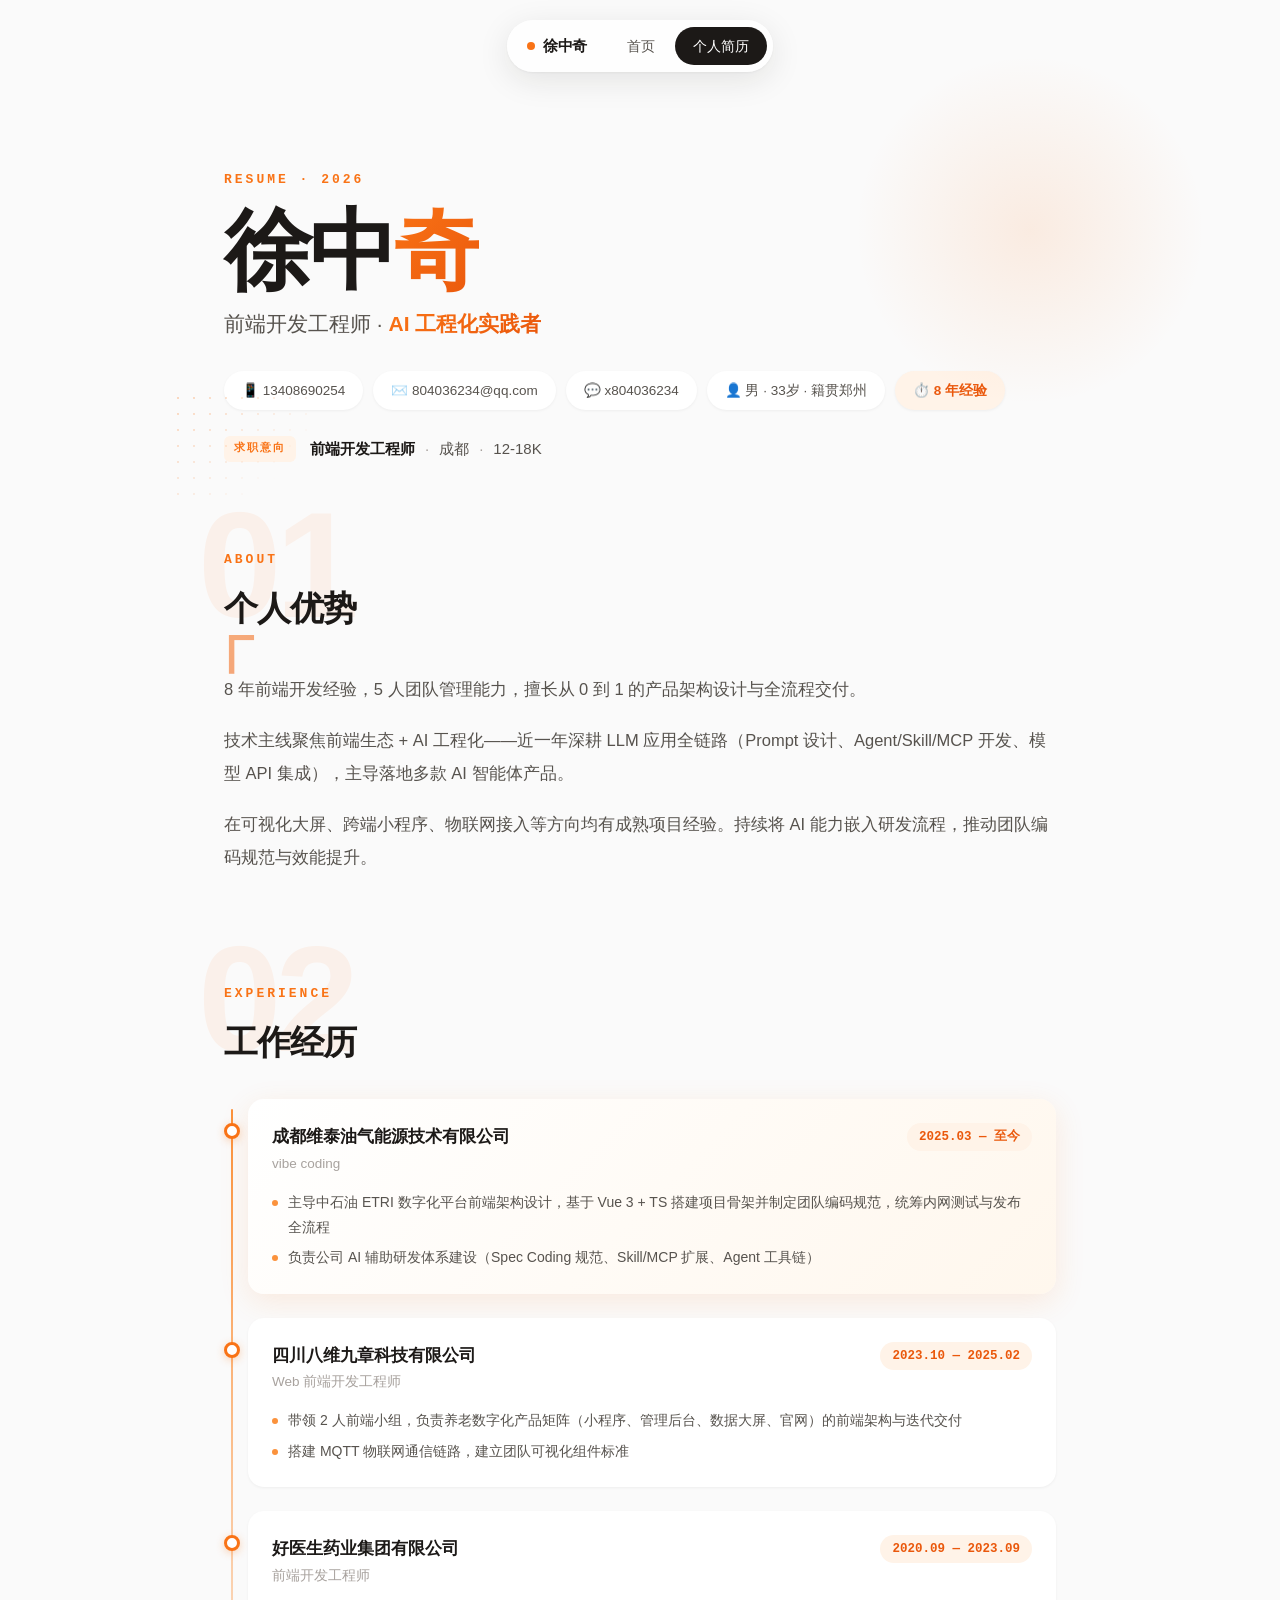
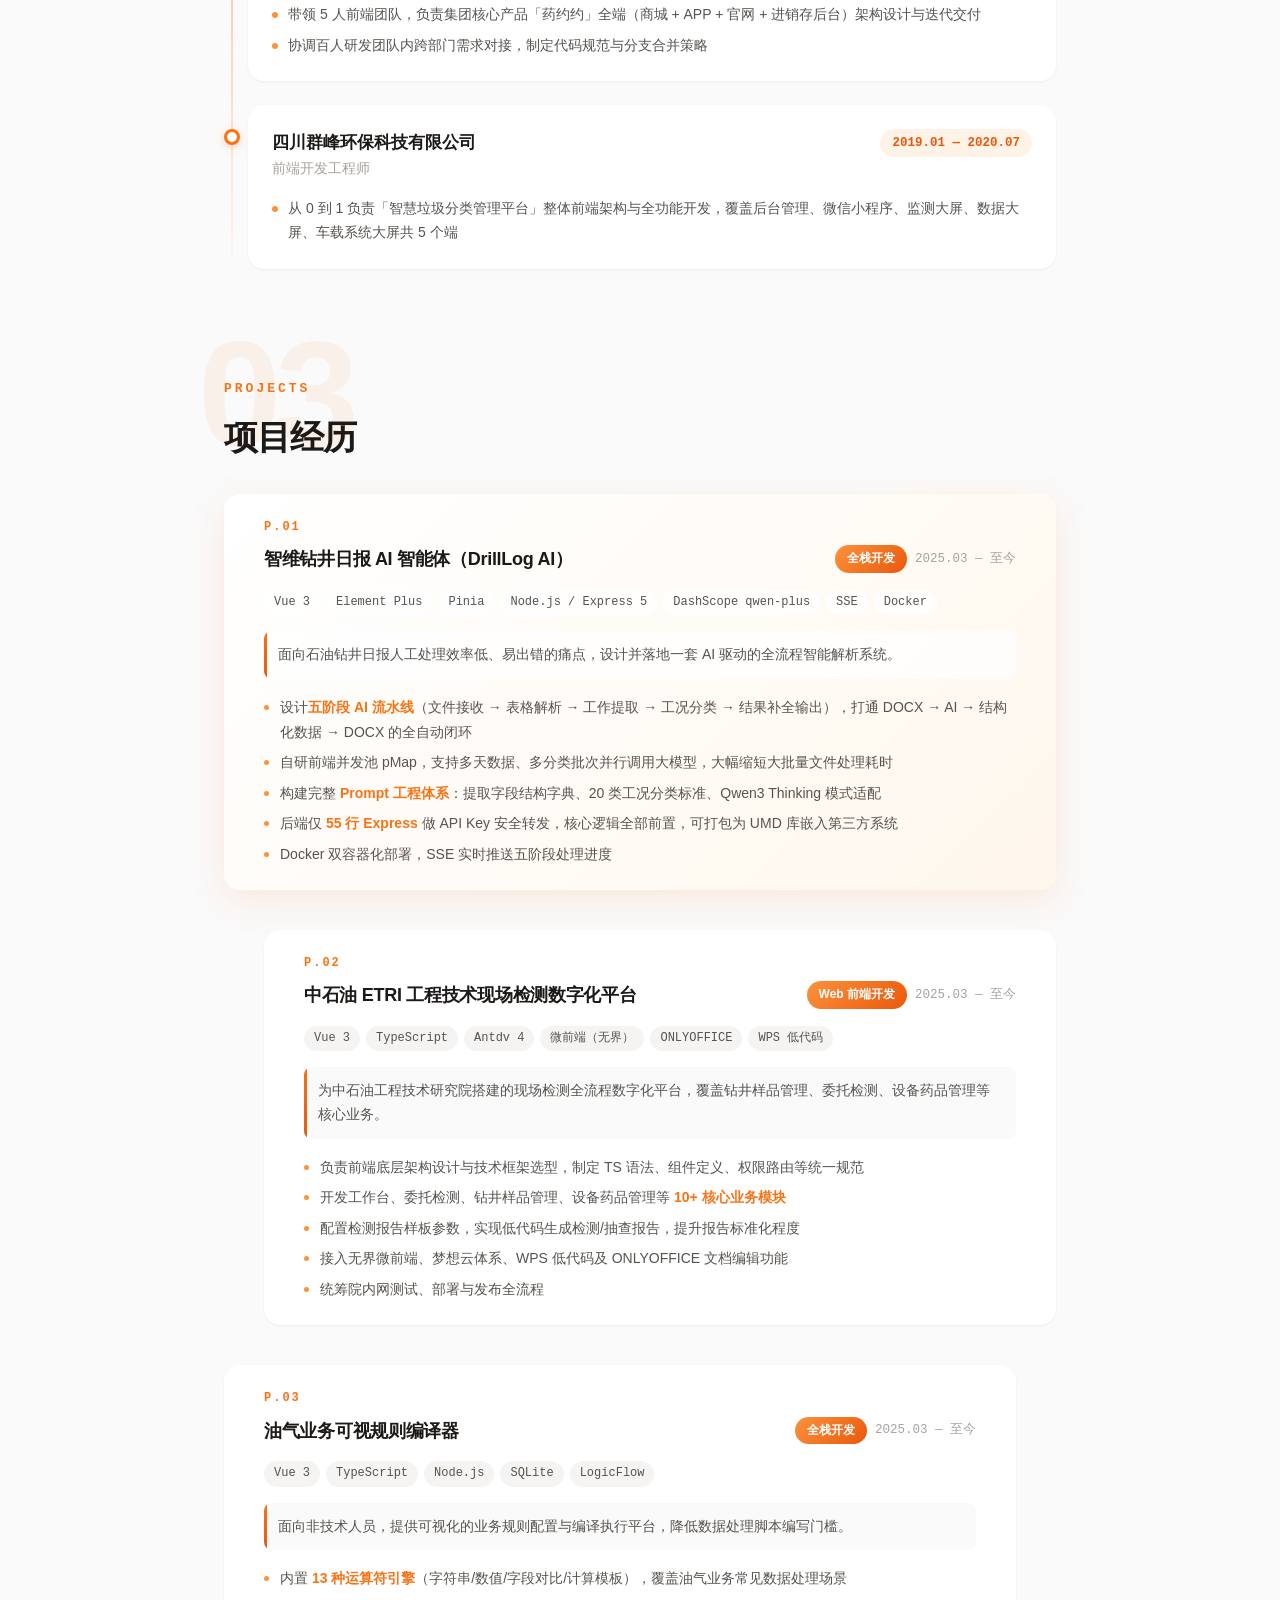
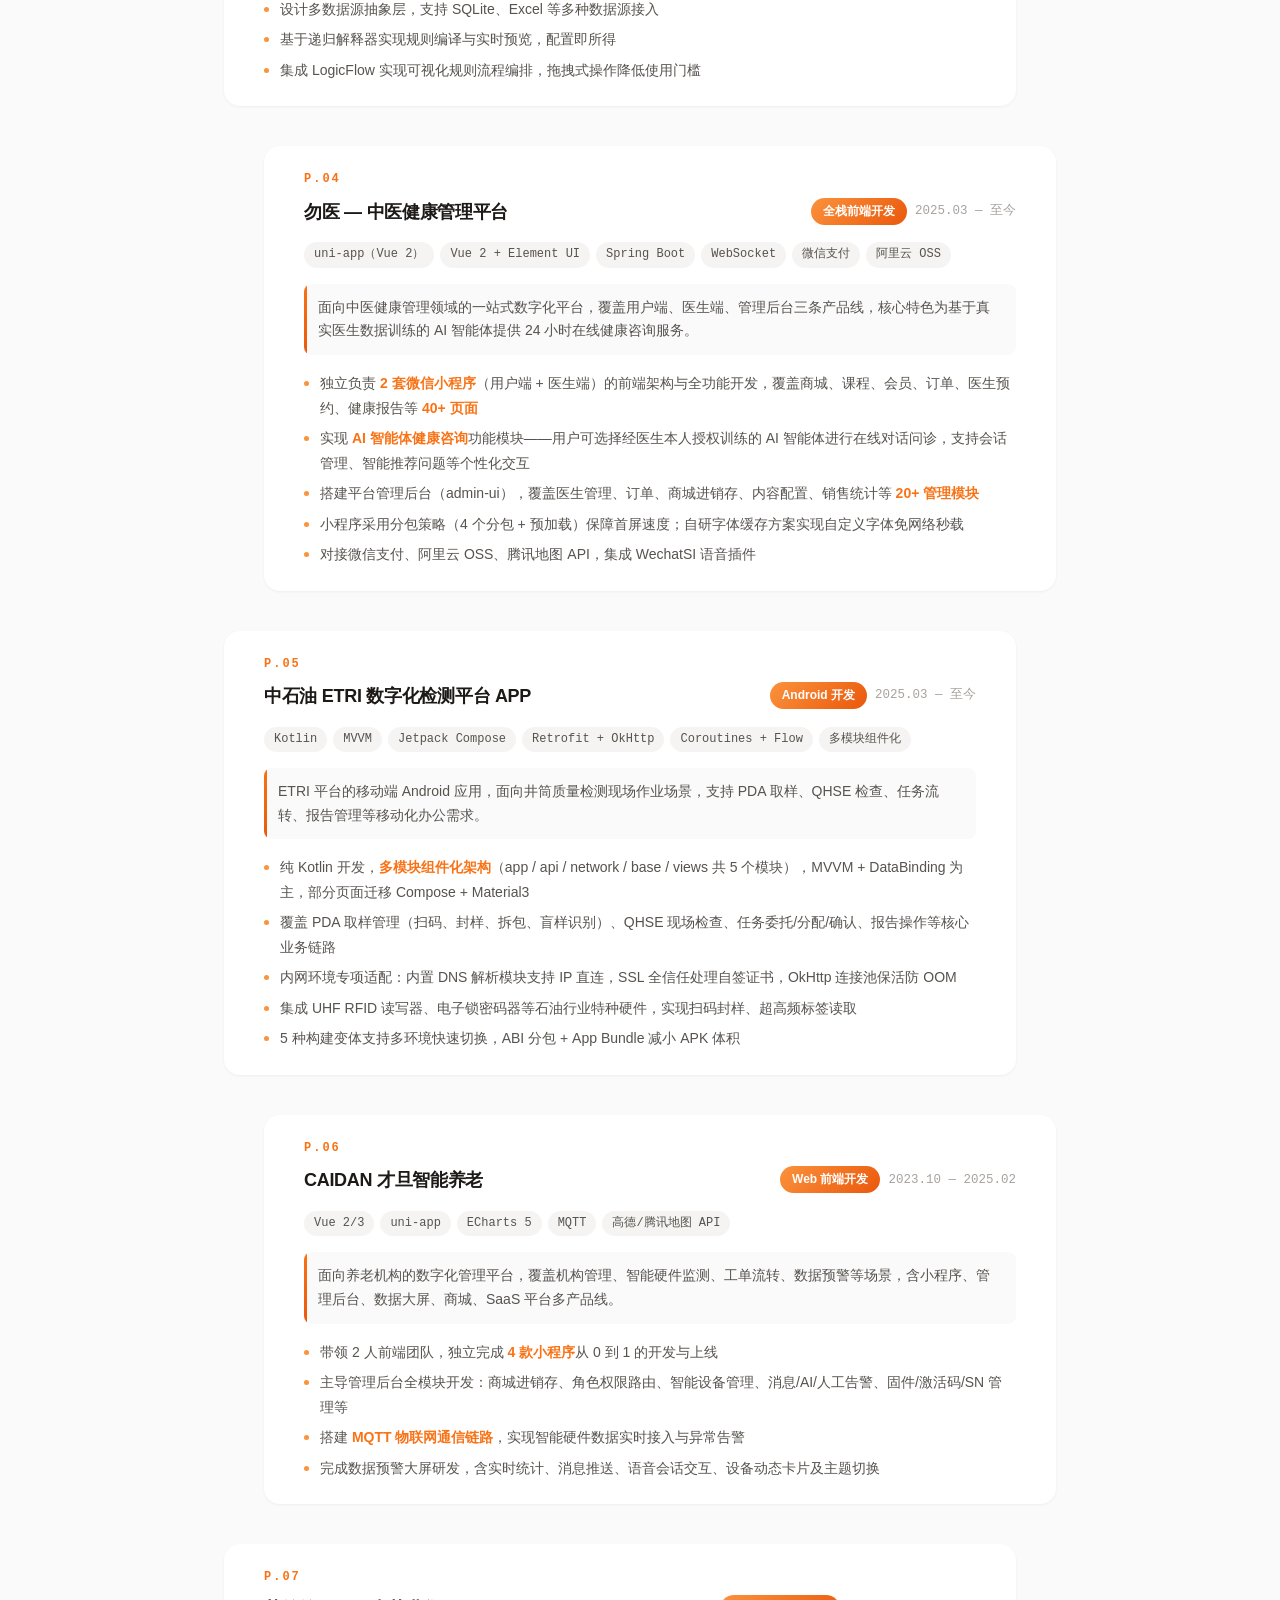
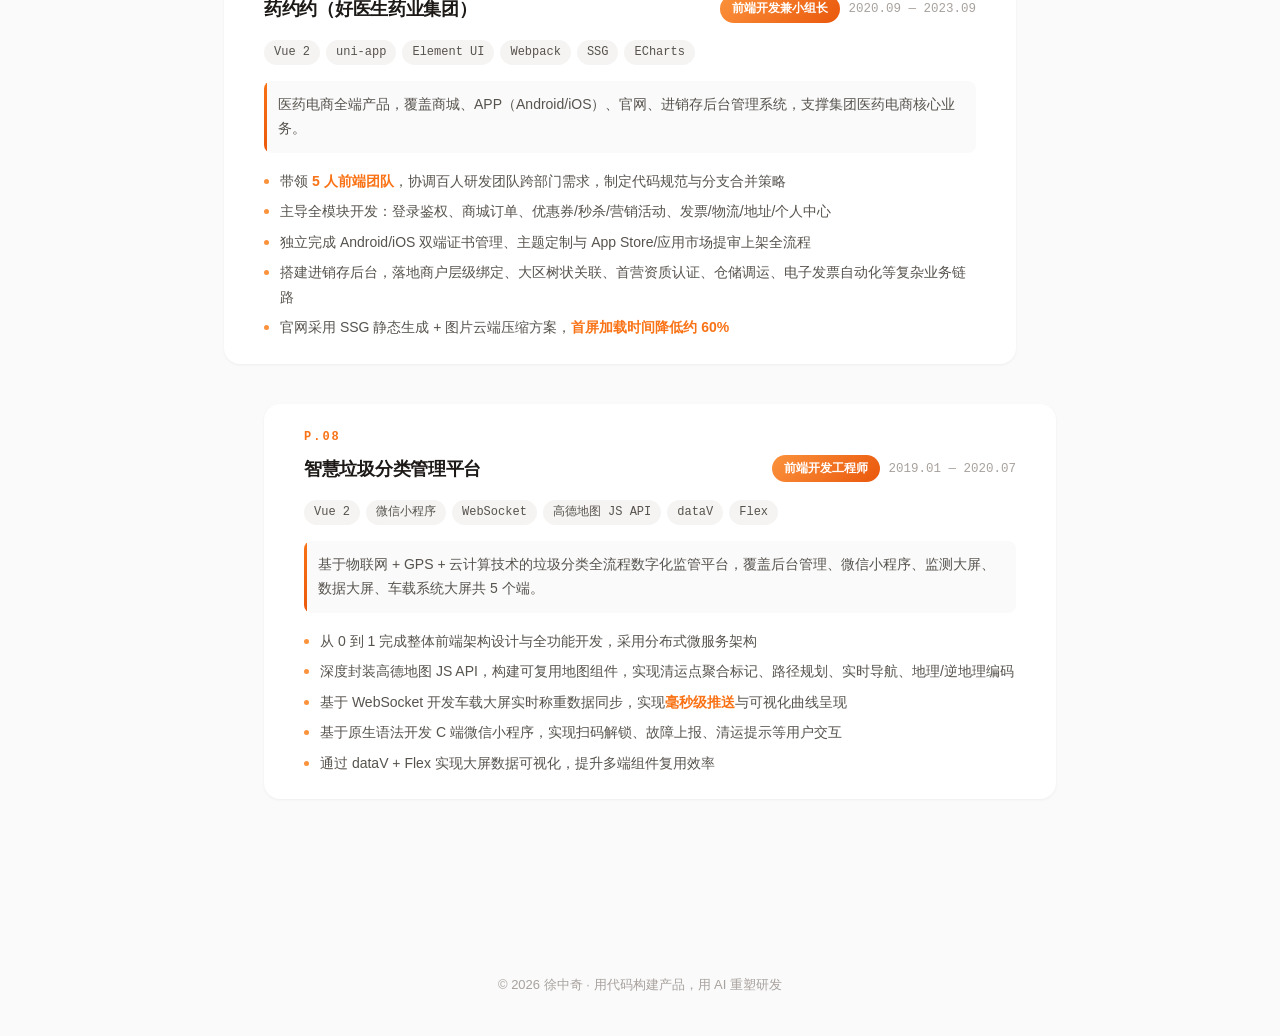
==== resume.html @ 9c31835d "fix: init" ====
<!DOCTYPE html>
<html lang="zh-CN">
<head>
    <meta charset="UTF-8">
    <meta name="viewport" content="width=device-width, initial-scale=1.0">
    <title>个人简历 - 徐中奇</title>
    <link rel="stylesheet" href="css/style.css">
    <noscript><style>.reveal { opacity: 1 !important; transform: none !important; }</style></noscript>
</head>
<body>
    <!-- 悬浮胶囊导航 -->
    <nav class="navbar">
        <div class="nav-pill">
            <a href="index.html" class="nav-brand"><span class="dot"></span>徐中奇</a>
            <div class="nav-menu">
                <a href="index.html" class="nav-link">首页</a>
                <a href="resume.html" class="nav-link active">个人简历</a>
            </div>
        </div>
    </nav>

    <div class="resume-page">
        <!-- 页头 -->
        <header class="r-hero">
            <div class="r-kicker">Resume · 2026</div>
            <h1 class="r-name">徐中<span class="accent">奇</span></h1>
            <div class="r-role">前端开发工程师 · <span>AI 工程化实践者</span></div>
            <div class="r-chips">
                <a class="r-chip" href="tel:13408690254">📱 13408690254</a>
                <a class="r-chip" href="mailto:804036234@qq.com">✉️ 804036234@qq.com</a>
                <span class="r-chip">💬 x804036234</span>
                <span class="r-chip">👤 男 · 33岁 · 籍贯郑州</span>
                <span class="r-chip hl">⏱️ 8 年经验</span>
            </div>
            <div class="r-intent">
                <span class="i-label">求职意向</span>
                <strong>前端开发工程师</strong>
                <span class="i-sep">·</span> 成都
                <span class="i-sep">·</span> 12-18K
            </div>
        </header>

        <main class="r-flow">
            <!-- 个人优势 -->
            <section class="r-section reveal">
                <div class="r-watermark">01</div>
                <div class="r-kicker">About</div>
                <h2 class="r-title">个人优势</h2>
                <div class="manifesto">
                    <p>8 年前端开发经验，5 人团队管理能力，擅长从 0 到 1 的产品架构设计与全流程交付。</p>
                    <p>技术主线聚焦前端生态 + AI 工程化——近一年深耕 LLM 应用全链路（Prompt 设计、Agent/Skill/MCP 开发、模型 API 集成），主导落地多款 AI 智能体产品。</p>
                    <p>在可视化大屏、跨端小程序、物联网接入等方向均有成熟项目经验。持续将 AI 能力嵌入研发流程，推动团队编码规范与效能提升。</p>
                </div>
            </section>

            <!-- 工作经历 -->
            <section class="r-section reveal">
                <div class="r-watermark">02</div>
                <div class="r-kicker">Experience</div>
                <h2 class="r-title">工作经历</h2>
                <div class="timeline">
                    <div class="tl-item">
                        <div class="tl-dot"></div>
                        <div class="tl-card featured">
                            <div class="tl-top">
                                <div>
                                    <h3>成都维泰油气能源技术有限公司</h3>
                                    <div class="tl-pos">vibe coding</div>
                                </div>
                                <span class="tl-date">2025.03 — 至今</span>
                            </div>
                            <ul>
                                <li>主导中石油 ETRI 数字化平台前端架构设计，基于 Vue 3 + TS 搭建项目骨架并制定团队编码规范，统筹内网测试与发布全流程</li>
                                <li>负责公司 AI 辅助研发体系建设（Spec Coding 规范、Skill/MCP 扩展、Agent 工具链）</li>
                            </ul>
                        </div>
                    </div>
                    <div class="tl-item">
                        <div class="tl-dot"></div>
                        <div class="tl-card">
                            <div class="tl-top">
                                <div>
                                    <h3>四川八维九章科技有限公司</h3>
                                    <div class="tl-pos">Web 前端开发工程师</div>
                                </div>
                                <span class="tl-date">2023.10 — 2025.02</span>
                            </div>
                            <ul>
                                <li>带领 2 人前端小组，负责养老数字化产品矩阵（小程序、管理后台、数据大屏、官网）的前端架构与迭代交付</li>
                                <li>搭建 MQTT 物联网通信链路，建立团队可视化组件标准</li>
                            </ul>
                        </div>
                    </div>
                    <div class="tl-item">
                        <div class="tl-dot"></div>
                        <div class="tl-card">
                            <div class="tl-top">
                                <div>
                                    <h3>好医生药业集团有限公司</h3>
                                    <div class="tl-pos">前端开发工程师</div>
                                </div>
                                <span class="tl-date">2020.09 — 2023.09</span>
                            </div>
                            <ul>
                                <li>带领 5 人前端团队，负责集团核心产品「药约约」全端（商城 + APP + 官网 + 进销存后台）架构设计与迭代交付</li>
                                <li>协调百人研发团队内跨部门需求对接，制定代码规范与分支合并策略</li>
                            </ul>
                        </div>
                    </div>
                    <div class="tl-item">
                        <div class="tl-dot"></div>
                        <div class="tl-card">
                            <div class="tl-top">
                                <div>
                                    <h3>四川群峰环保科技有限公司</h3>
                                    <div class="tl-pos">前端开发工程师</div>
                                </div>
                                <span class="tl-date">2019.01 — 2020.07</span>
                            </div>
                            <ul>
                                <li>从 0 到 1 负责「智慧垃圾分类管理平台」整体前端架构与全功能开发，覆盖后台管理、微信小程序、监测大屏、数据大屏、车载系统大屏共 5 个端</li>
                            </ul>
                        </div>
                    </div>
                </div>
            </section>

            <!-- 项目经历 -->
            <section class="r-section reveal">
                <div class="r-watermark">03</div>
                <div class="r-kicker">Projects</div>
                <h2 class="r-title">项目经历</h2>
                <div class="proj-flow">
                    <article class="proj-card featured">
                        <span class="proj-index">P.01</span>
                        <div class="proj-head">
                            <h3>智维钻井日报 AI 智能体（DrillLog AI）</h3>
                            <div class="proj-badges">
                                <span class="proj-role">全栈开发</span>
                                <span class="proj-date">2025.03 — 至今</span>
                            </div>
                        </div>
                        <div class="proj-tech">
                            <span>Vue 3</span><span>Element Plus</span><span>Pinia</span><span>Node.js / Express 5</span><span>DashScope qwen-plus</span><span>SSE</span><span>Docker</span>
                        </div>
                        <div class="proj-intro">面向石油钻井日报人工处理效率低、易出错的痛点，设计并落地一套 AI 驱动的全流程智能解析系统。</div>
                        <ul>
                            <li>设计<strong>五阶段 AI 流水线</strong>（文件接收 → 表格解析 → 工作提取 → 工况分类 → 结果补全输出），打通 DOCX → AI → 结构化数据 → DOCX 的全自动闭环</li>
                            <li>自研前端并发池 pMap，支持多天数据、多分类批次并行调用大模型，大幅缩短大批量文件处理耗时</li>
                            <li>构建完整 <strong>Prompt 工程体系</strong>：提取字段结构字典、20 类工况分类标准、Qwen3 Thinking 模式适配</li>
                            <li>后端仅 <strong>55 行 Express</strong> 做 API Key 安全转发，核心逻辑全部前置，可打包为 UMD 库嵌入第三方系统</li>
                            <li>Docker 双容器化部署，SSE 实时推送五阶段处理进度</li>
                        </ul>
                    </article>

                    <article class="proj-card">
                        <span class="proj-index">P.02</span>
                        <div class="proj-head">
                            <h3>中石油 ETRI 工程技术现场检测数字化平台</h3>
                            <div class="proj-badges">
                                <span class="proj-role">Web 前端开发</span>
                                <span class="proj-date">2025.03 — 至今</span>
                            </div>
                        </div>
                        <div class="proj-tech">
                            <span>Vue 3</span><span>TypeScript</span><span>Antdv 4</span><span>微前端（无界）</span><span>ONLYOFFICE</span><span>WPS 低代码</span>
                        </div>
                        <div class="proj-intro">为中石油工程技术研究院搭建的现场检测全流程数字化平台，覆盖钻井样品管理、委托检测、设备药品管理等核心业务。</div>
                        <ul>
                            <li>负责前端底层架构设计与技术框架选型，制定 TS 语法、组件定义、权限路由等统一规范</li>
                            <li>开发工作台、委托检测、钻井样品管理、设备药品管理等 <strong>10+ 核心业务模块</strong></li>
                            <li>配置检测报告样板参数，实现低代码生成检测/抽查报告，提升报告标准化程度</li>
                            <li>接入无界微前端、梦想云体系、WPS 低代码及 ONLYOFFICE 文档编辑功能</li>
                            <li>统筹院内网测试、部署与发布全流程</li>
                        </ul>
                    </article>

                    <article class="proj-card">
                        <span class="proj-index">P.03</span>
                        <div class="proj-head">
                            <h3>油气业务可视规则编译器</h3>
                            <div class="proj-badges">
                                <span class="proj-role">全栈开发</span>
                                <span class="proj-date">2025.03 — 至今</span>
                            </div>
                        </div>
                        <div class="proj-tech">
                            <span>Vue 3</span><span>TypeScript</span><span>Node.js</span><span>SQLite</span><span>LogicFlow</span>
                        </div>
                        <div class="proj-intro">面向非技术人员，提供可视化的业务规则配置与编译执行平台，降低数据处理脚本编写门槛。</div>
                        <ul>
                            <li>内置 <strong>13 种运算符引擎</strong>（字符串/数值/字段对比/计算模板），覆盖油气业务常见数据处理场景</li>
                            <li>设计多数据源抽象层，支持 SQLite、Excel 等多种数据源接入</li>
                            <li>基于递归解释器实现规则编译与实时预览，配置即所得</li>
                            <li>集成 LogicFlow 实现可视化规则流程编排，拖拽式操作降低使用门槛</li>
                        </ul>
                    </article>

                    <article class="proj-card">
                        <span class="proj-index">P.04</span>
                        <div class="proj-head">
                            <h3>勿医 — 中医健康管理平台</h3>
                            <div class="proj-badges">
                                <span class="proj-role">全栈前端开发</span>
                                <span class="proj-date">2025.03 — 至今</span>
                            </div>
                        </div>
                        <div class="proj-tech">
                            <span>uni-app（Vue 2）</span><span>Vue 2 + Element UI</span><span>Spring Boot</span><span>WebSocket</span><span>微信支付</span><span>阿里云 OSS</span>
                        </div>
                        <div class="proj-intro">面向中医健康管理领域的一站式数字化平台，覆盖用户端、医生端、管理后台三条产品线，核心特色为基于真实医生数据训练的 AI 智能体提供 24 小时在线健康咨询服务。</div>
                        <ul>
                            <li>独立负责 <strong>2 套微信小程序</strong>（用户端 + 医生端）的前端架构与全功能开发，覆盖商城、课程、会员、订单、医生预约、健康报告等 <strong>40+ 页面</strong></li>
                            <li>实现 <strong>AI 智能体健康咨询</strong>功能模块——用户可选择经医生本人授权训练的 AI 智能体进行在线对话问诊，支持会话管理、智能推荐问题等个性化交互</li>
                            <li>搭建平台管理后台（admin-ui），覆盖医生管理、订单、商城进销存、内容配置、销售统计等 <strong>20+ 管理模块</strong></li>
                            <li>小程序采用分包策略（4 个分包 + 预加载）保障首屏速度；自研字体缓存方案实现自定义字体免网络秒载</li>
                            <li>对接微信支付、阿里云 OSS、腾讯地图 API，集成 WechatSI 语音插件</li>
                        </ul>
                    </article>

                    <article class="proj-card">
                        <span class="proj-index">P.05</span>
                        <div class="proj-head">
                            <h3>中石油 ETRI 数字化检测平台 APP</h3>
                            <div class="proj-badges">
                                <span class="proj-role">Android 开发</span>
                                <span class="proj-date">2025.03 — 至今</span>
                            </div>
                        </div>
                        <div class="proj-tech">
                            <span>Kotlin</span><span>MVVM</span><span>Jetpack Compose</span><span>Retrofit + OkHttp</span><span>Coroutines + Flow</span><span>多模块组件化</span>
                        </div>
                        <div class="proj-intro">ETRI 平台的移动端 Android 应用，面向井筒质量检测现场作业场景，支持 PDA 取样、QHSE 检查、任务流转、报告管理等移动化办公需求。</div>
                        <ul>
                            <li>纯 Kotlin 开发，<strong>多模块组件化架构</strong>（app / api / network / base / views 共 5 个模块），MVVM + DataBinding 为主，部分页面迁移 Compose + Material3</li>
                            <li>覆盖 PDA 取样管理（扫码、封样、拆包、盲样识别）、QHSE 现场检查、任务委托/分配/确认、报告操作等核心业务链路</li>
                            <li>内网环境专项适配：内置 DNS 解析模块支持 IP 直连，SSL 全信任处理自签证书，OkHttp 连接池保活防 OOM</li>
                            <li>集成 UHF RFID 读写器、电子锁密码器等石油行业特种硬件，实现扫码封样、超高频标签读取</li>
                            <li>5 种构建变体支持多环境快速切换，ABI 分包 + App Bundle 减小 APK 体积</li>
                        </ul>
                    </article>

                    <article class="proj-card">
                        <span class="proj-index">P.06</span>
                        <div class="proj-head">
                            <h3>CAIDAN 才旦智能养老</h3>
                            <div class="proj-badges">
                                <span class="proj-role">Web 前端开发</span>
                                <span class="proj-date">2023.10 — 2025.02</span>
                            </div>
                        </div>
                        <div class="proj-tech">
                            <span>Vue 2/3</span><span>uni-app</span><span>ECharts 5</span><span>MQTT</span><span>高德/腾讯地图 API</span>
                        </div>
                        <div class="proj-intro">面向养老机构的数字化管理平台，覆盖机构管理、智能硬件监测、工单流转、数据预警等场景，含小程序、管理后台、数据大屏、商城、SaaS 平台多产品线。</div>
                        <ul>
                            <li>带领 2 人前端团队，独立完成 <strong>4 款小程序</strong>从 0 到 1 的开发与上线</li>
                            <li>主导管理后台全模块开发：商城进销存、角色权限路由、智能设备管理、消息/AI/人工告警、固件/激活码/SN 管理等</li>
                            <li>搭建 <strong>MQTT 物联网通信链路</strong>，实现智能硬件数据实时接入与异常告警</li>
                            <li>完成数据预警大屏研发，含实时统计、消息推送、语音会话交互、设备动态卡片及主题切换</li>
                        </ul>
                    </article>

                    <article class="proj-card">
                        <span class="proj-index">P.07</span>
                        <div class="proj-head">
                            <h3>药约约（好医生药业集团）</h3>
                            <div class="proj-badges">
                                <span class="proj-role">前端开发兼小组长</span>
                                <span class="proj-date">2020.09 — 2023.09</span>
                            </div>
                        </div>
                        <div class="proj-tech">
                            <span>Vue 2</span><span>uni-app</span><span>Element UI</span><span>Webpack</span><span>SSG</span><span>ECharts</span>
                        </div>
                        <div class="proj-intro">医药电商全端产品，覆盖商城、APP（Android/iOS）、官网、进销存后台管理系统，支撑集团医药电商核心业务。</div>
                        <ul>
                            <li>带领 <strong>5 人前端团队</strong>，协调百人研发团队跨部门需求，制定代码规范与分支合并策略</li>
                            <li>主导全模块开发：登录鉴权、商城订单、优惠券/秒杀/营销活动、发票/物流/地址/个人中心</li>
                            <li>独立完成 Android/iOS 双端证书管理、主题定制与 App Store/应用市场提审上架全流程</li>
                            <li>搭建进销存后台，落地商户层级绑定、大区树状关联、首营资质认证、仓储调运、电子发票自动化等复杂业务链路</li>
                            <li>官网采用 SSG 静态生成 + 图片云端压缩方案，<strong>首屏加载时间降低约 60%</strong></li>
                        </ul>
                    </article>

                    <article class="proj-card">
                        <span class="proj-index">P.08</span>
                        <div class="proj-head">
                            <h3>智慧垃圾分类管理平台</h3>
                            <div class="proj-badges">
                                <span class="proj-role">前端开发工程师</span>
                                <span class="proj-date">2019.01 — 2020.07</span>
                            </div>
                        </div>
                        <div class="proj-tech">
                            <span>Vue 2</span><span>微信小程序</span><span>WebSocket</span><span>高德地图 JS API</span><span>dataV</span><span>Flex</span>
                        </div>
                        <div class="proj-intro">基于物联网 + GPS + 云计算技术的垃圾分类全流程数字化监管平台，覆盖后台管理、微信小程序、监测大屏、数据大屏、车载系统大屏共 5 个端。</div>
                        <ul>
                            <li>从 0 到 1 完成整体前端架构设计与全功能开发，采用分布式微服务架构</li>
                            <li>深度封装高德地图 JS API，构建可复用地图组件，实现清运点聚合标记、路径规划、实时导航、地理/逆地理编码</li>
                            <li>基于 WebSocket 开发车载大屏实时称重数据同步，实现<strong>毫秒级推送</strong>与可视化曲线呈现</li>
                            <li>基于原生语法开发 C 端微信小程序，实现扫码解锁、故障上报、清运提示等用户交互</li>
                            <li>通过 dataV + Flex 实现大屏数据可视化，提升多端组件复用效率</li>
                        </ul>
                    </article>
                </div>
            </section>
        </main>
    </div>

    <footer class="footer">
        <div class="container">
            <p>&copy; 2026 徐中奇 · 用代码构建产品，用 AI 重塑研发</p>
        </div>
    </footer>

    <script>
        const io = new IntersectionObserver((entries) => {
            entries.forEach(e => {
                if (e.isIntersecting) {
                    e.target.classList.add('revealed');
                    io.unobserve(e.target);
                }
            });
        }, { threshold: 0.08 });
        document.querySelectorAll('.reveal').forEach(el => io.observe(el));
    </script>
</body>
</html>
---- css/style.css ----
/* ========================================
   全局样式 - 无边框设计
   层次划分方式：底色分带 / 柔和投影 / 渐变光晕 / 毛玻璃
   ======================================== */

:root {
    /* 主色调 - 橙色系统 */
    --c-accent: #f97316;
    --c-accent-light: #fb923c;
    --c-accent-pale: #fff7ed;
    --c-accent-tint: #fff3e8;
    --c-accent-dim: #ea580c;

    /* 中性色 - 高级灰 */
    --c-bg: #fafafa;
    --c-bg-card: #ffffff;
    --c-bg-soft: #f5f4f2;
    --c-text: #1c1917;
    --c-text-2: #57534e;
    --c-text-3: #a8a29e;

    /* 渐变 */
    --grad-text: linear-gradient(135deg, #f97316 0%, #ea580c 100%);
    --grad-tag: linear-gradient(135deg, #fb923c 0%, #ea580c 100%);

    /* 阴影 - 无边框设计的核心 */
    --shadow-xs: 0 1px 3px rgba(28, 25, 23, 0.05);
    --shadow-sm: 0 2px 10px rgba(28, 25, 23, 0.06);
    --shadow-md: 0 6px 24px rgba(28, 25, 23, 0.08);
    --shadow-lg: 0 12px 40px rgba(28, 25, 23, 0.10);
    --shadow-orange: 0 6px 20px rgba(249, 115, 22, 0.25);

    /* 间距 */
    --sp-xs: 8px;
    --sp-sm: 16px;
    --sp-md: 24px;
    --sp-lg: 40px;
    --sp-xl: 64px;
    --sp-2xl: 96px;

    /* 圆角 */
    --r-sm: 8px;
    --r-md: 12px;
    --r-lg: 16px;
    --r-xl: 24px;

    --font: -apple-system, BlinkMacSystemFont, 'SF Pro Display', 'Segoe UI', 'PingFang SC', 'Hiragino Sans GB', 'Microsoft YaHei', sans-serif;
    --mono: 'SF Mono', 'Fira Code', 'JetBrains Mono', Consolas, monospace;
}

* { margin: 0; padding: 0; box-sizing: border-box; }
html { scroll-behavior: smooth; }
body {
    font-family: var(--font);
    color: var(--c-text);
    background: var(--c-bg);
    line-height: 1.6;
    -webkit-font-smoothing: antialiased;
    -moz-osx-font-smoothing: grayscale;
}

::selection { background: var(--c-accent); color: white; }

.container {
    max-width: 1080px;
    margin: 0 auto;
    padding: 0 var(--sp-md);
}

a { color: inherit; }

/* ========================================
   悬浮胶囊导航 - 纯毛玻璃，无边框
   ======================================== */

.navbar {
    position: fixed;
    top: 20px;
    left: 0;
    right: 0;
    z-index: 100;
    display: flex;
    justify-content: center;
    pointer-events: none;
}

.nav-pill {
    pointer-events: auto;
    display: flex;
    align-items: center;
    gap: 6px;
    padding: 6px;
    background: rgba(255, 255, 255, 0.75);
    backdrop-filter: blur(24px) saturate(180%);
    -webkit-backdrop-filter: blur(24px) saturate(180%);
    border-radius: 100px;
    box-shadow: 0 8px 32px rgba(28, 25, 23, 0.10), 0 1px 3px rgba(28, 25, 23, 0.05);
}

.nav-brand {
    display: flex;
    align-items: center;
    gap: 8px;
    font-size: 15px;
    font-weight: 700;
    letter-spacing: -0.3px;
    text-decoration: none;
    padding: 8px 16px 8px 14px;
    border-radius: 100px;
    transition: background 0.2s;
}

.nav-brand:hover { background: var(--c-bg-soft); }

.nav-brand .dot {
    width: 8px;
    height: 8px;
    background: var(--c-accent);
    border-radius: 50%;
}

.nav-menu {
    display: flex;
    gap: 2px;
}

.nav-link {
    text-decoration: none;
    color: var(--c-text-2);
    font-size: 14px;
    font-weight: 500;
    padding: 8px 18px;
    border-radius: 100px;
    transition: all 0.2s;
}

.nav-link:hover {
    color: var(--c-text);
    background: var(--c-bg-soft);
}

.nav-link.active {
    color: white;
    background: var(--c-text);
}

/* ========================================
   首页 Hero - 底色 #fafafa，网格+光晕装饰
   ======================================== */

.hero {
    padding: 190px 0 var(--sp-2xl);
    position: relative;
    overflow: hidden;
}

.hero::before {
    content: '';
    position: absolute;
    inset: 0;
    background-image:
        linear-gradient(rgba(249, 115, 22, 0.04) 1px, transparent 1px),
        linear-gradient(90deg, rgba(249, 115, 22, 0.04) 1px, transparent 1px);
    background-size: 60px 60px;
    mask-image: radial-gradient(ellipse 80% 60% at 50% 40%, black, transparent);
    -webkit-mask-image: radial-gradient(ellipse 80% 60% at 50% 40%, black, transparent);
}

.hero::after {
    content: '';
    position: absolute;
    top: -200px;
    left: 50%;
    transform: translateX(-50%);
    width: 800px;
    height: 600px;
    background: radial-gradient(circle, rgba(249, 115, 22, 0.13) 0%, transparent 60%);
    pointer-events: none;
}

.hero-inner {
    position: relative;
    z-index: 1;
    text-align: center;
    max-width: 780px;
    margin: 0 auto;
    padding: 0 var(--sp-md);
}

.hero-tag {
    display: inline-flex;
    align-items: center;
    gap: 10px;
    padding: 9px 20px 9px 16px;
    background: rgba(255, 247, 237, 0.72);
    backdrop-filter: blur(12px);
    -webkit-backdrop-filter: blur(12px);
    border-radius: 100px;
    font-size: 13px;
    font-weight: 500;
    color: var(--c-text-2);
    margin-bottom: var(--sp-lg);
    box-shadow: 0 2px 14px rgba(249, 115, 22, 0.10);
}

/* 声呐扩散绿点 */
.sonar {
    position: relative;
    width: 8px;
    height: 8px;
    flex-shrink: 0;
}

.sonar::before {
    content: '';
    position: absolute;
    inset: 0;
    background: #22c55e;
    border-radius: 50%;
}

.sonar::after {
    content: '';
    position: absolute;
    inset: -4px;
    border: 2px solid #22c55e;
    border-radius: 50%;
    animation: sonar 1.8s ease-out infinite;
}

@keyframes sonar {
    0% { transform: scale(0.5); opacity: 0.9; }
    100% { transform: scale(1.7); opacity: 0; }
}

.hero h1 {
    font-size: clamp(40px, 7vw, 68px);
    font-weight: 800;
    letter-spacing: -2px;
    line-height: 1.05;
    margin-bottom: var(--sp-md);
}

.hero h1 .accent {
    background: var(--grad-text);
    -webkit-background-clip: text;
    -webkit-text-fill-color: transparent;
    background-clip: text;
}

.hero-sub {
    font-size: clamp(16px, 2.5vw, 20px);
    color: var(--c-text-2);
    line-height: 1.7;
    max-width: 620px;
    margin: 0 auto var(--sp-lg);
}

.hero-actions {
    display: flex;
    gap: var(--sp-sm);
    justify-content: center;
    flex-wrap: wrap;
}

.btn {
    display: inline-flex;
    align-items: center;
    gap: 8px;
    padding: 13px 30px;
    border-radius: 12px;
    text-decoration: none;
    font-weight: 600;
    font-size: 15px;
    transition: all 0.25s;
    border: none;
    cursor: pointer;
}

.btn-primary {
    background: var(--c-text);
    color: white;
    box-shadow: var(--shadow-sm);
}

.btn-primary:hover {
    transform: translateY(-2px);
    box-shadow: var(--shadow-md);
    background: #000;
}

.btn-outline {
    background: var(--c-bg-card);
    color: var(--c-text);
    box-shadow: var(--shadow-xs);
}

.btn-outline:hover {
    transform: translateY(-2px);
    box-shadow: var(--shadow-sm);
}

/* ========================================
   技能矩阵 - 白色底带 + 环境光晕，无容器无框
   ======================================== */

.skills-section {
    padding: var(--sp-2xl) 0;
    background: var(--c-bg-card);
    position: relative;
    overflow: hidden;
}

/* 环境光晕代替边框装饰 */
.skills-section::before {
    content: '';
    position: absolute;
    top: -120px;
    right: -120px;
    width: 420px;
    height: 420px;
    background: radial-gradient(circle, rgba(249, 115, 22, 0.07) 0%, transparent 65%);
    pointer-events: none;
}

.skills-section::after {
    content: '';
    position: absolute;
    bottom: -140px;
    left: -100px;
    width: 380px;
    height: 380px;
    background: radial-gradient(circle, rgba(249, 115, 22, 0.05) 0%, transparent 65%);
    pointer-events: none;
}

.skills-section .container {
    position: relative;
    z-index: 1;
}

.skills-groups {
    display: flex;
    flex-direction: column;
    gap: 56px;
    max-width: 840px;
    margin: 0 auto;
}

.skill-group {
    text-align: center;
}

.group-label {
    display: inline-flex;
    align-items: center;
    gap: 10px;
    font-size: 13px;
    font-weight: 700;
    color: var(--c-text-2);
    text-transform: uppercase;
    letter-spacing: 3px;
    margin-bottom: 22px;
}

.g-dot {
    width: 9px;
    height: 9px;
    border-radius: 3px;
    background: var(--grad-text);
    transform: rotate(45deg);
    box-shadow: 0 2px 6px rgba(249, 115, 22, 0.35);
}

.group-tags {
    display: flex;
    flex-wrap: wrap;
    gap: 12px;
    justify-content: center;
}

/* 三级标签体系：实心渐变 / 浅橙 / 暖灰 */
.tag {
    padding: 10px 22px;
    border-radius: 100px;
    font-size: 14px;
    font-weight: 600;
    cursor: default;
    opacity: 0;
    transform: translateY(16px) scale(0.97);
    transition:
        opacity 0.5s ease,
        transform 0.55s cubic-bezier(0.34, 1.56, 0.64, 1),
        box-shadow 0.25s ease,
        background 0.25s ease,
        color 0.25s ease;
    transition-delay: var(--d, 0s);
}

.reveal.revealed .group-tags .tag {
    opacity: 1;
    transform: translateY(0) scale(1);
}

.reveal.settled .group-tags .tag {
    transition-delay: 0s;
}

/* 入场 stagger 节奏 */
.group-tags .tag:nth-child(1)  { --d: 0.03s; }
.group-tags .tag:nth-child(2)  { --d: 0.06s; }
.group-tags .tag:nth-child(3)  { --d: 0.09s; }
.group-tags .tag:nth-child(4)  { --d: 0.12s; }
.group-tags .tag:nth-child(5)  { --d: 0.15s; }
.group-tags .tag:nth-child(6)  { --d: 0.18s; }
.group-tags .tag:nth-child(7)  { --d: 0.21s; }
.group-tags .tag:nth-child(8)  { --d: 0.24s; }
.group-tags .tag:nth-child(9)  { --d: 0.27s; }
.group-tags .tag:nth-child(10) { --d: 0.30s; }
.group-tags .tag:nth-child(11) { --d: 0.33s; }
.group-tags .tag:nth-child(12) { --d: 0.36s; }

.tag.t1 {
    background: var(--grad-tag);
    color: white;
    box-shadow: var(--shadow-orange);
}

.tag.t1:hover {
    transform: translateY(-3px) scale(1.05);
    box-shadow: 0 10px 28px rgba(249, 115, 22, 0.38);
}

.tag.t2 {
    background: var(--c-accent-tint);
    color: var(--c-accent-dim);
}

.tag.t2:hover {
    transform: translateY(-3px) scale(1.05);
    background: #ffe8d3;
    box-shadow: 0 8px 20px rgba(249, 115, 22, 0.16);
}

.tag.t3 {
    background: var(--c-bg-soft);
    color: var(--c-text-2);
}

.tag.t3:hover {
    transform: translateY(-3px) scale(1.05);
    background: #eceae7;
    color: var(--c-text);
    box-shadow: 0 8px 20px rgba(28, 25, 23, 0.08);
}

/* ========================================
   数字统计 - 浅橙渐变底带（颜色变化即分隔）
   ======================================== */

.stats-section {
    padding: var(--sp-xl) 0;
    background: linear-gradient(180deg, #fff8f1 0%, #fffcf8 100%);
}

.stats-grid {
    display: grid;
    grid-template-columns: repeat(4, 1fr);
    gap: var(--sp-md);
    text-align: center;
}

.stat-item .num {
    font-size: clamp(44px, 6vw, 64px);
    font-weight: 800;
    letter-spacing: -2px;
    background: var(--grad-text);
    -webkit-background-clip: text;
    -webkit-text-fill-color: transparent;
    background-clip: text;
    line-height: 1.1;
    font-variant-numeric: tabular-nums;
}

.stat-item .num .suffix {
    font-size: 0.42em;
    font-weight: 700;
    margin-left: 2px;
}

.stat-item .label {
    display: inline-flex;
    align-items: center;
    gap: 8px;
    font-size: 14px;
    color: var(--c-text-3);
    margin-top: 6px;
    font-weight: 500;
}

/* 标签前的橙色小菱形 */
.stat-item .label::before {
    content: '';
    width: 7px;
    height: 7px;
    border-radius: 2px;
    background: var(--grad-text);
    transform: rotate(45deg);
    box-shadow: 0 2px 5px rgba(249, 115, 22, 0.3);
}

/* ========================================
   聚焦领域 - body 底色，白卡悬浮
   ======================================== */

.section {
    padding: var(--sp-2xl) 0;
}

.section-head {
    text-align: center;
    margin-bottom: var(--sp-xl);
}

.section-kicker {
    font-size: 13px;
    font-weight: 600;
    color: var(--c-accent);
    text-transform: uppercase;
    letter-spacing: 3px;
    margin-bottom: 12px;
}

.section-title {
    font-size: clamp(28px, 4vw, 38px);
    font-weight: 800;
    letter-spacing: -1px;
    line-height: 1.15;
}

.section-desc {
    font-size: 16px;
    color: var(--c-text-2);
    max-width: 560px;
    margin: 16px auto 0;
}

/* 聚焦领域 - 编辑风序号横排 */
.focus-list {
    display: flex;
    flex-direction: column;
    gap: 4px;
}

.focus-row {
    display: flex;
    align-items: center;
    gap: var(--sp-lg);
    padding: 28px 32px;
    border-radius: var(--r-lg);
    transition: all 0.35s cubic-bezier(0.16, 1, 0.3, 1);
    position: relative;
}

.focus-row:hover {
    background: linear-gradient(90deg, #fff7ed 0%, rgba(255, 247, 237, 0) 100%);
    transform: translateX(12px);
}

/* 描边序号：悬停时渐变填充 */
.focus-num {
    font-size: 56px;
    font-weight: 800;
    letter-spacing: -2px;
    line-height: 1;
    color: transparent;
    -webkit-text-stroke: 1.5px rgba(249, 115, 22, 0.35);
    transition: all 0.35s;
    flex-shrink: 0;
    width: 84px;
}

.focus-row:hover .focus-num {
    background: var(--grad-text);
    -webkit-background-clip: text;
    -webkit-text-fill-color: transparent;
    background-clip: text;
    -webkit-text-stroke: 0px transparent;
}

.focus-body h3 {
    font-size: 20px;
    font-weight: 700;
    letter-spacing: -0.3px;
    margin-bottom: 6px;
    transition: color 0.3s;
}

.focus-row:hover .focus-body h3 {
    color: var(--c-accent-dim);
}

.focus-body p {
    font-size: 14.5px;
    color: var(--c-text-2);
    line-height: 1.7;
    max-width: 640px;
}

/* 右侧滑出箭头 */
.focus-arrow {
    margin-left: auto;
    width: 44px;
    height: 44px;
    border-radius: 50%;
    background: var(--grad-tag);
    color: white;
    display: flex;
    align-items: center;
    justify-content: center;
    font-size: 18px;
    opacity: 0;
    transform: translateX(-12px);
    transition: all 0.35s cubic-bezier(0.34, 1.56, 0.64, 1);
    flex-shrink: 0;
    box-shadow: var(--shadow-orange);
}

.focus-row:hover .focus-arrow {
    opacity: 1;
    transform: translateX(0);
}

/* ========================================
   终端 - 白色底带 + 深色终端块
   ======================================== */

.terminal-section {
    padding: var(--sp-2xl) 0;
    background: var(--c-bg-card);
}

.terminal {
    background: #1c1917;
    border-radius: var(--r-lg);
    overflow: hidden;
    box-shadow: 0 20px 60px rgba(28, 25, 23, 0.18);
    max-width: 760px;
    margin: 0 auto;
}

.terminal-bar {
    display: flex;
    align-items: center;
    gap: 8px;
    padding: 12px 16px;
    background: #292524;
}

.terminal-dot {
    width: 12px;
    height: 12px;
    border-radius: 50%;
}

.terminal-dot.r { background: #ef4444; }
.terminal-dot.y { background: #f59e0b; }
.terminal-dot.g { background: #22c55e; }

.terminal-title {
    margin-left: auto;
    font-size: 12px;
    color: #78716c;
    font-family: var(--mono);
}

.terminal-body {
    padding: var(--sp-md);
    font-family: var(--mono);
    font-size: 13.5px;
    line-height: 1.8;
    color: #d6d3d1;
}

.terminal-body .c1 { color: #78716c; }
.terminal-body .c2 { color: #fb923c; }
.terminal-body .c3 { color: #4ade80; }
.terminal-body .c4 { color: #60a5fa; }

/* ========================================
   项目精选 - body 底色，白卡悬浮
   ======================================== */

.projects-feature {
    /* 与上下共用 body 底色 */
}

/* 幽灵大水印序号（共用） */
.proj-ghost {
    position: absolute;
    font-weight: 800;
    line-height: 1;
    color: rgba(249, 115, 22, 0.08);
    pointer-events: none;
    user-select: none;
    transition: color 0.35s;
}

/* 主打项目：全宽浅橙渐变卡 */
.proj-hero {
    position: relative;
    background: linear-gradient(135deg, #ffffff 0%, #fff7ed 100%);
    border-radius: var(--r-xl);
    padding: clamp(32px, 5vw, 56px);
    box-shadow: 0 12px 40px rgba(249, 115, 22, 0.12);
    overflow: hidden;
    margin-bottom: var(--sp-md);
    transition: all 0.35s;
}

.proj-hero:hover {
    box-shadow: 0 20px 60px rgba(249, 115, 22, 0.20);
    transform: translateY(-4px);
}

.proj-hero .proj-ghost {
    top: -26px;
    right: 12px;
    font-size: clamp(120px, 16vw, 180px);
    letter-spacing: -6px;
}

.proj-hero:hover .proj-ghost {
    color: rgba(249, 115, 22, 0.15);
}

.proj-hero-body {
    position: relative;
    z-index: 1;
    max-width: 660px;
}

.proj-hero h3 {
    font-size: clamp(24px, 3.5vw, 32px);
    font-weight: 800;
    letter-spacing: -0.8px;
    margin-bottom: 12px;
}

.proj-hero p {
    font-size: 15px;
    color: var(--c-text-2);
    line-height: 1.8;
    margin-bottom: var(--sp-md);
}

/* 详情链接：箭头滑动 */
.proj-link {
    display: inline-flex;
    align-items: center;
    gap: 6px;
    margin-top: var(--sp-sm);
    color: var(--c-accent-dim);
    font-weight: 700;
    font-size: 15px;
    text-decoration: none;
}

.proj-link span {
    transition: transform 0.25s;
}

.proj-link:hover span {
    transform: translateX(5px);
}

/* 次要项目：三列 */
.proj-sub-grid {
    display: grid;
    grid-template-columns: repeat(3, 1fr);
    gap: var(--sp-md);
}

.proj-sub {
    position: relative;
    background: var(--c-bg-card);
    border-radius: var(--r-lg);
    padding: var(--sp-md);
    box-shadow: var(--shadow-xs);
    overflow: hidden;
    transition: all 0.3s;
}

.proj-sub:hover {
    box-shadow: var(--shadow-md);
    transform: translateY(-4px);
}

.proj-sub .proj-ghost {
    top: -14px;
    right: 8px;
    font-size: 88px;
    letter-spacing: -3px;
    color: rgba(249, 115, 22, 0.06);
}

.proj-sub:hover .proj-ghost {
    color: rgba(249, 115, 22, 0.12);
}

.proj-sub h3 {
    font-size: 17px;
    font-weight: 700;
    letter-spacing: -0.3px;
    margin-bottom: 8px;
    position: relative;
    z-index: 1;
}

.proj-sub p {
    font-size: 13.5px;
    color: var(--c-text-2);
    line-height: 1.7;
    margin-bottom: var(--sp-sm);
    position: relative;
    z-index: 1;
}

.proj-sub .project-meta,
.proj-sub .project-metrics {
    position: relative;
    z-index: 1;
}

.project-meta {
    display: flex;
    gap: 8px;
    margin-bottom: var(--sp-sm);
    flex-wrap: wrap;
}

.project-chip {
    font-size: 12px;
    font-weight: 600;
    padding: 4px 12px;
    border-radius: 100px;
    background: var(--c-accent-tint);
    color: var(--c-accent-dim);
}

.project-chip.dim {
    background: var(--c-bg-soft);
    color: var(--c-text-3);
}

.proj-hero .project-chip.dim {
    background: rgba(255, 255, 255, 0.85);
    color: var(--c-text-2);
}

.project-metrics {
    display: flex;
    gap: var(--sp-md);
    margin-top: var(--sp-sm);
}

.proj-sub .project-metrics {
    gap: var(--sp-sm);
}

.metric .val {
    font-size: 22px;
    font-weight: 800;
    color: var(--c-accent);
    letter-spacing: -0.5px;
}

.proj-hero .metric .val {
    font-size: 26px;
}

.proj-sub .metric .val {
    font-size: 18px;
}

.metric .key {
    font-size: 12px;
    color: var(--c-text-3);
}

/* ========================================
   联系部分 - 白色底带
   ======================================== */

.contact-section {
    padding: var(--sp-2xl) 0;
}

/* 橙色渐变大幕布 */
.contact-panel {
    position: relative;
    border-radius: 28px;
    background: linear-gradient(135deg, #fb923c 0%, #f97316 45%, #ea580c 100%);
    padding: clamp(44px, 6vw, 72px);
    overflow: hidden;
    color: white;
    box-shadow: 0 24px 60px rgba(249, 115, 22, 0.32);
}

/* 内部光晕：左上亮、右下深，增加层次 */
.contact-panel::before {
    content: '';
    position: absolute;
    top: -120px;
    left: -80px;
    width: 400px;
    height: 400px;
    background: radial-gradient(circle, rgba(255, 255, 255, 0.22) 0%, transparent 65%);
    pointer-events: none;
}

.contact-panel::after {
    content: '';
    position: absolute;
    bottom: -140px;
    right: 20%;
    width: 360px;
    height: 360px;
    background: radial-gradient(circle, rgba(194, 65, 12, 0.35) 0%, transparent 65%);
    pointer-events: none;
}

/* 巨大的 @ 水印 */
.contact-deco {
    position: absolute;
    right: -10px;
    top: 50%;
    transform: translateY(-50%) rotate(-8deg);
    font-size: clamp(160px, 22vw, 260px);
    font-weight: 800;
    line-height: 1;
    color: rgba(255, 255, 255, 0.13);
    pointer-events: none;
    user-select: none;
}

.contact-content {
    position: relative;
    z-index: 1;
    max-width: 580px;
}

.contact-kicker {
    font-size: 13px;
    font-weight: 600;
    color: rgba(255, 255, 255, 0.75);
    text-transform: uppercase;
    letter-spacing: 3px;
}

.contact-content h2 {
    font-size: clamp(30px, 4.5vw, 42px);
    font-weight: 800;
    letter-spacing: -1px;
    margin: 12px 0 10px;
}

.contact-content p {
    color: rgba(255, 255, 255, 0.88);
    font-size: 16px;
    margin-bottom: 32px;
}

/* 磨砂玻璃质感胶囊 */
.contact-chips {
    display: flex;
    flex-wrap: wrap;
    gap: 12px;
}

.c-chip {
    display: inline-flex;
    align-items: center;
    gap: 10px;
    padding: 12px 22px;
    border-radius: 100px;
    background: rgba(255, 255, 255, 0.16);
    backdrop-filter: blur(12px);
    -webkit-backdrop-filter: blur(12px);
    color: white;
    font-size: 14.5px;
    font-weight: 600;
    text-decoration: none;
    transition: all 0.25s;
}

.c-chip:hover {
    background: rgba(255, 255, 255, 0.32);
    transform: translateY(-2px);
    box-shadow: 0 8px 20px rgba(194, 65, 12, 0.25);
}

.c-chip .ci {
    font-size: 16px;
}

/* ========================================
   页脚 - body 底色，无边框
   ======================================== */

.footer {
    padding: var(--sp-lg) 0;
    text-align: center;
    color: var(--c-text-3);
    font-size: 13px;
}

/* ========================================
   滚动渐入动画
   ======================================== */

.reveal {
    opacity: 0;
    transform: translateY(28px);
    transition: opacity 0.7s cubic-bezier(0.16, 1, 0.3, 1), transform 0.7s cubic-bezier(0.16, 1, 0.3, 1);
}

.reveal.revealed {
    opacity: 1;
    transform: none;
}

@media (prefers-reduced-motion: reduce) {
    .reveal { opacity: 1; transform: none; transition: none; }
    .group-tags .tag { opacity: 1; transform: none; transition: none; }
}

/* ========================================
   简历页 - 杂志编辑风
   超大姓名 / 巨型水印序号 / 错落卡片 / 漂浮装饰
   ======================================== */

.resume-page {
    position: relative;
    overflow: hidden;
}

/* 页头 */
.r-hero {
    max-width: 880px;
    margin: 0 auto;
    padding: 170px var(--sp-md) 48px;
    position: relative;
}

/* 右上橙色光晕 */
.r-hero::before {
    content: '';
    position: absolute;
    top: 40px;
    right: -140px;
    width: 380px;
    height: 380px;
    background: radial-gradient(circle, rgba(249, 115, 22, 0.11) 0%, transparent 65%);
    pointer-events: none;
}

/* 左下点阵装饰 */
.r-hero::after {
    content: '';
    position: absolute;
    bottom: 10px;
    left: -30px;
    width: 150px;
    height: 110px;
    background-image: radial-gradient(rgba(249, 115, 22, 0.28) 1.2px, transparent 1.2px);
    background-size: 16px 16px;
    mask-image: linear-gradient(135deg, black, transparent 75%);
    -webkit-mask-image: linear-gradient(135deg, black, transparent 75%);
    pointer-events: none;
}

.r-kicker {
    font-family: var(--mono);
    font-size: 13px;
    font-weight: 600;
    color: var(--c-accent);
    letter-spacing: 3px;
    text-transform: uppercase;
}

.r-name {
    font-size: clamp(54px, 9vw, 88px);
    font-weight: 800;
    letter-spacing: -3px;
    line-height: 1.05;
    margin: 14px 0 10px;
}

.r-name .accent {
    background: var(--grad-text);
    -webkit-background-clip: text;
    -webkit-text-fill-color: transparent;
    background-clip: text;
}

.r-role {
    font-size: clamp(17px, 2.5vw, 21px);
    color: var(--c-text-2);
}

.r-role span {
    background: var(--grad-text);
    -webkit-background-clip: text;
    -webkit-text-fill-color: transparent;
    background-clip: text;
    font-weight: 700;
}

.r-chips {
    display: flex;
    flex-wrap: wrap;
    gap: 10px;
    margin-top: 30px;
}

.r-chip {
    padding: 9px 18px;
    background: var(--c-bg-card);
    border-radius: 100px;
    box-shadow: var(--shadow-xs);
    font-size: 13.5px;
    font-weight: 500;
    color: var(--c-text-2);
    text-decoration: none;
    transition: all 0.25s;
}

a.r-chip:hover {
    background: var(--c-accent-pale);
    color: var(--c-accent-dim);
    transform: translateY(-2px);
    box-shadow: var(--shadow-sm);
}

.r-chip.hl {
    background: var(--c-accent-tint);
    color: var(--c-accent-dim);
    font-weight: 600;
}

.r-intent {
    margin-top: 26px;
    font-size: 15px;
    color: var(--c-text-2);
    display: flex;
    align-items: center;
    flex-wrap: wrap;
    gap: 4px;
}

.r-intent .i-label {
    font-family: var(--mono);
    font-size: 11px;
    font-weight: 700;
    letter-spacing: 2px;
    color: var(--c-accent);
    background: var(--c-accent-tint);
    padding: 4px 10px;
    border-radius: 6px;
    margin-right: 10px;
}

.r-intent strong { color: var(--c-text); }
.r-intent .i-sep { color: var(--c-text-3); margin: 0 6px; }

/* 主体流 */
.r-flow {
    max-width: 880px;
    margin: 0 auto;
    padding: 40px var(--sp-md) var(--sp-2xl);
}

.r-section {
    position: relative;
    margin-bottom: 110px;
}

.r-section:last-child { margin-bottom: 0; }

/* 巨型水印序号 */
.r-watermark {
    position: absolute;
    top: -60px;
    left: -26px;
    z-index: 0;
    font-size: clamp(96px, 15vw, 150px);
    font-weight: 800;
    letter-spacing: -6px;
    line-height: 1;
    color: rgba(249, 115, 22, 0.07);
    pointer-events: none;
    user-select: none;
}

.r-section > *:not(.r-watermark) {
    position: relative;
    z-index: 1;
}

.r-title {
    font-size: clamp(26px, 4vw, 34px);
    font-weight: 800;
    letter-spacing: -1px;
    margin: 10px 0 30px;
}

/* 个人优势 - 宣言式排版 */
.manifesto {
    position: relative;
    padding-top: 8px;
}

.manifesto::before {
    content: '「';
    position: absolute;
    left: -38px;
    top: -30px;
    font-size: 72px;
    font-weight: 800;
    line-height: 1;
    background: var(--grad-text);
    -webkit-background-clip: text;
    -webkit-text-fill-color: transparent;
    background-clip: text;
    opacity: 0.55;
}

.manifesto p {
    font-size: 16.5px;
    line-height: 2;
    color: var(--c-text-2);
    margin-bottom: 18px;
}

.manifesto p:last-child { margin-bottom: 0; }

/* 时间轴 - 渐变竖线 */
.timeline {
    position: relative;
    padding-left: 24px;
}

.timeline::before {
    content: '';
    position: absolute;
    left: 7px;
    top: 10px;
    bottom: 10px;
    width: 2px;
    background: linear-gradient(to bottom, var(--c-accent-light) 0%, rgba(251, 146, 60, 0.05) 100%);
    border-radius: 1px;
}

.tl-item {
    position: relative;
    padding-bottom: var(--sp-md);
}

.tl-item:last-child { padding-bottom: 0; }

.tl-dot {
    position: absolute;
    left: -24px;
    top: 24px;
    width: 16px;
    height: 16px;
    border-radius: 50%;
    background: var(--c-bg-card);
    border: 3px solid var(--c-accent);
    z-index: 1;
    box-shadow: 0 2px 8px rgba(249, 115, 22, 0.3);
}

.tl-card {
    background: var(--c-bg-card);
    border-radius: var(--r-lg);
    padding: var(--sp-md);
    box-shadow: var(--shadow-xs);
    transition: all 0.25s;
}

.tl-card:hover {
    box-shadow: var(--shadow-md);
    transform: translateY(-2px);
}

/* 现任公司卡片：浅橙渐变底 */
.tl-card.featured {
    background: linear-gradient(135deg, #ffffff 0%, #fff7ed 100%);
    box-shadow: 0 8px 30px rgba(249, 115, 22, 0.12);
}

.tl-card.featured:hover {
    box-shadow: 0 14px 44px rgba(249, 115, 22, 0.20);
}

.tl-top {
    display: flex;
    justify-content: space-between;
    align-items: flex-start;
    gap: var(--sp-sm);
    margin-bottom: var(--sp-sm);
    flex-wrap: wrap;
}

.tl-top h3 {
    font-size: 17px;
    font-weight: 700;
}

.tl-pos {
    font-size: 13.5px;
    color: var(--c-text-3);
    margin-top: 2px;
}

.tl-date {
    font-family: var(--mono);
    font-size: 12.5px;
    font-weight: 600;
    color: var(--c-accent-dim);
    background: var(--c-accent-tint);
    padding: 4px 12px;
    border-radius: 100px;
    white-space: nowrap;
    flex-shrink: 0;
}

.tl-card ul { list-style: none; }

.tl-card li {
    position: relative;
    padding-left: 16px;
    margin-bottom: 6px;
    font-size: 14px;
    line-height: 1.75;
    color: var(--c-text-2);
}

.tl-card li:last-child { margin-bottom: 0; }

.tl-card li::before {
    content: '';
    position: absolute;
    left: 0;
    top: 10px;
    width: 6px;
    height: 6px;
    border-radius: 50%;
    background: var(--c-accent-light);
}

/* 项目流 - 错落布局 */
.proj-flow .proj-card:nth-child(even) {
    margin-left: clamp(0px, 4vw, 40px);
}

.proj-flow .proj-card:nth-child(odd):not(.featured) {
    margin-right: clamp(0px, 4vw, 40px);
}

.proj-card {
    background: var(--c-bg-card);
    border-radius: var(--r-lg);
    padding: var(--sp-md) var(--sp-lg);
    margin-bottom: var(--sp-lg);
    box-shadow: var(--shadow-xs);
    transition: all 0.3s;
}

.proj-card:hover {
    box-shadow: var(--shadow-md);
    transform: translateY(-3px);
}

/* 重点项目：浅橙渐变底 + 橙色光晕 */
.proj-card.featured {
    background: linear-gradient(135deg, #ffffff 0%, #fff7ed 100%);
    box-shadow: 0 10px 36px rgba(249, 115, 22, 0.13);
}

.proj-card.featured:hover {
    box-shadow: 0 16px 48px rgba(249, 115, 22, 0.20);
}

.proj-index {
    display: block;
    font-family: var(--mono);
    font-size: 12px;
    font-weight: 700;
    letter-spacing: 2px;
    color: var(--c-accent);
    margin-bottom: 8px;
}

.proj-head {
    display: flex;
    align-items: flex-start;
    justify-content: space-between;
    gap: var(--sp-sm);
    flex-wrap: wrap;
    margin-bottom: var(--sp-sm);
}

.proj-head h3 {
    font-size: 18px;
    font-weight: 700;
    letter-spacing: -0.3px;
    flex: 1;
    min-width: 220px;
}

.proj-badges {
    display: flex;
    align-items: center;
    gap: 8px;
    flex-shrink: 0;
}

.proj-role {
    font-size: 12px;
    font-weight: 600;
    padding: 4px 12px;
    background: var(--grad-tag);
    color: white;
    border-radius: 100px;
    white-space: nowrap;
}

.proj-date {
    font-family: var(--mono);
    font-size: 12.5px;
    color: var(--c-text-3);
    white-space: nowrap;
}

.proj-tech {
    display: flex;
    gap: 6px;
    flex-wrap: wrap;
    margin-bottom: var(--sp-sm);
}

.proj-tech span {
    font-size: 12px;
    padding: 3px 10px;
    background: var(--c-bg-soft);
    border-radius: 100px;
    color: var(--c-text-2);
    font-family: var(--mono);
}

.proj-card.featured .proj-tech span {
    background: rgba(255, 255, 255, 0.8);
}

.proj-intro {
    font-size: 14px;
    color: var(--c-text-2);
    line-height: 1.7;
    padding: 12px 14px;
    background: var(--c-bg);
    border-radius: var(--r-sm);
    margin-bottom: var(--sp-sm);
    position: relative;
    overflow: hidden;
}

.proj-intro::before {
    content: '';
    position: absolute;
    left: 0;
    top: 0;
    bottom: 0;
    width: 3px;
    background: var(--grad-text);
}

.proj-card.featured .proj-intro {
    background: rgba(255, 255, 255, 0.75);
}

.proj-card ul { list-style: none; }

.proj-card li {
    position: relative;
    padding-left: 16px;
    margin-bottom: 6px;
    font-size: 14px;
    line-height: 1.75;
    color: var(--c-text-2);
}

.proj-card li:last-child { margin-bottom: 0; }

.proj-card li::before {
    content: '';
    position: absolute;
    left: 0;
    top: 10px;
    width: 5px;
    height: 5px;
    border-radius: 50%;
    background: var(--c-accent-light);
}

.proj-card li strong {
    color: var(--c-accent);
    font-weight: 700;
}

/* ========================================
   响应式
   ======================================== */

@media (max-width: 900px) {
    .r-hero { padding-top: 140px; }
}

@media (max-width: 768px) {
    .hero { padding-top: 150px; }
    .hero-actions { flex-direction: column; align-items: center; }
    .stats-grid { grid-template-columns: repeat(2, 1fr); gap: var(--sp-lg); }
    .proj-sub-grid { grid-template-columns: 1fr; }
    .terminal-body { font-size: 12px; }
    .skills-groups { gap: 44px; }
    .focus-row { padding: 22px 20px; gap: var(--sp-md); }
    .focus-num { font-size: 40px; width: 60px; }
    .focus-arrow { display: none; }
    .focus-row:hover { transform: none; }
    .contact-deco { right: -40px; opacity: 0.6; }
    .contact-chips { flex-direction: column; align-items: flex-start; }
    .r-watermark { top: -44px; left: -10px; }
    .manifesto::before { left: -8px; top: -44px; font-size: 52px; }
    .proj-flow .proj-card:nth-child(even),
    .proj-flow .proj-card:nth-child(odd):not(.featured) {
        margin-left: 0;
        margin-right: 0;
    }
    .proj-card { padding: var(--sp-md); }
    .tl-top { flex-direction: column; }
    .tl-date { align-self: flex-start; }
}

@media (max-width: 480px) {
    .hero h1 { font-size: 34px; }
    .section-title { font-size: 24px; }
    .nav-brand { font-size: 14px; padding: 8px 12px; }
    .nav-link { padding: 8px 12px; font-size: 13px; }
    .navbar { top: 12px; }
    .r-name { letter-spacing: -2px; }
    .r-section { margin-bottom: 80px; }
}

/* 打印 */
@media print {
    .navbar, .footer, .r-watermark, .r-hero::before, .r-hero::after { display: none; }
    .r-hero { padding-top: 20px; }
    .manifesto::before { display: none; }
    .proj-card, .tl-card { box-shadow: none; break-inside: avoid; }
    .proj-flow .proj-card:nth-child(even),
    .proj-flow .proj-card:nth-child(odd):not(.featured) {
        margin-left: 0;
        margin-right: 0;
    }
}
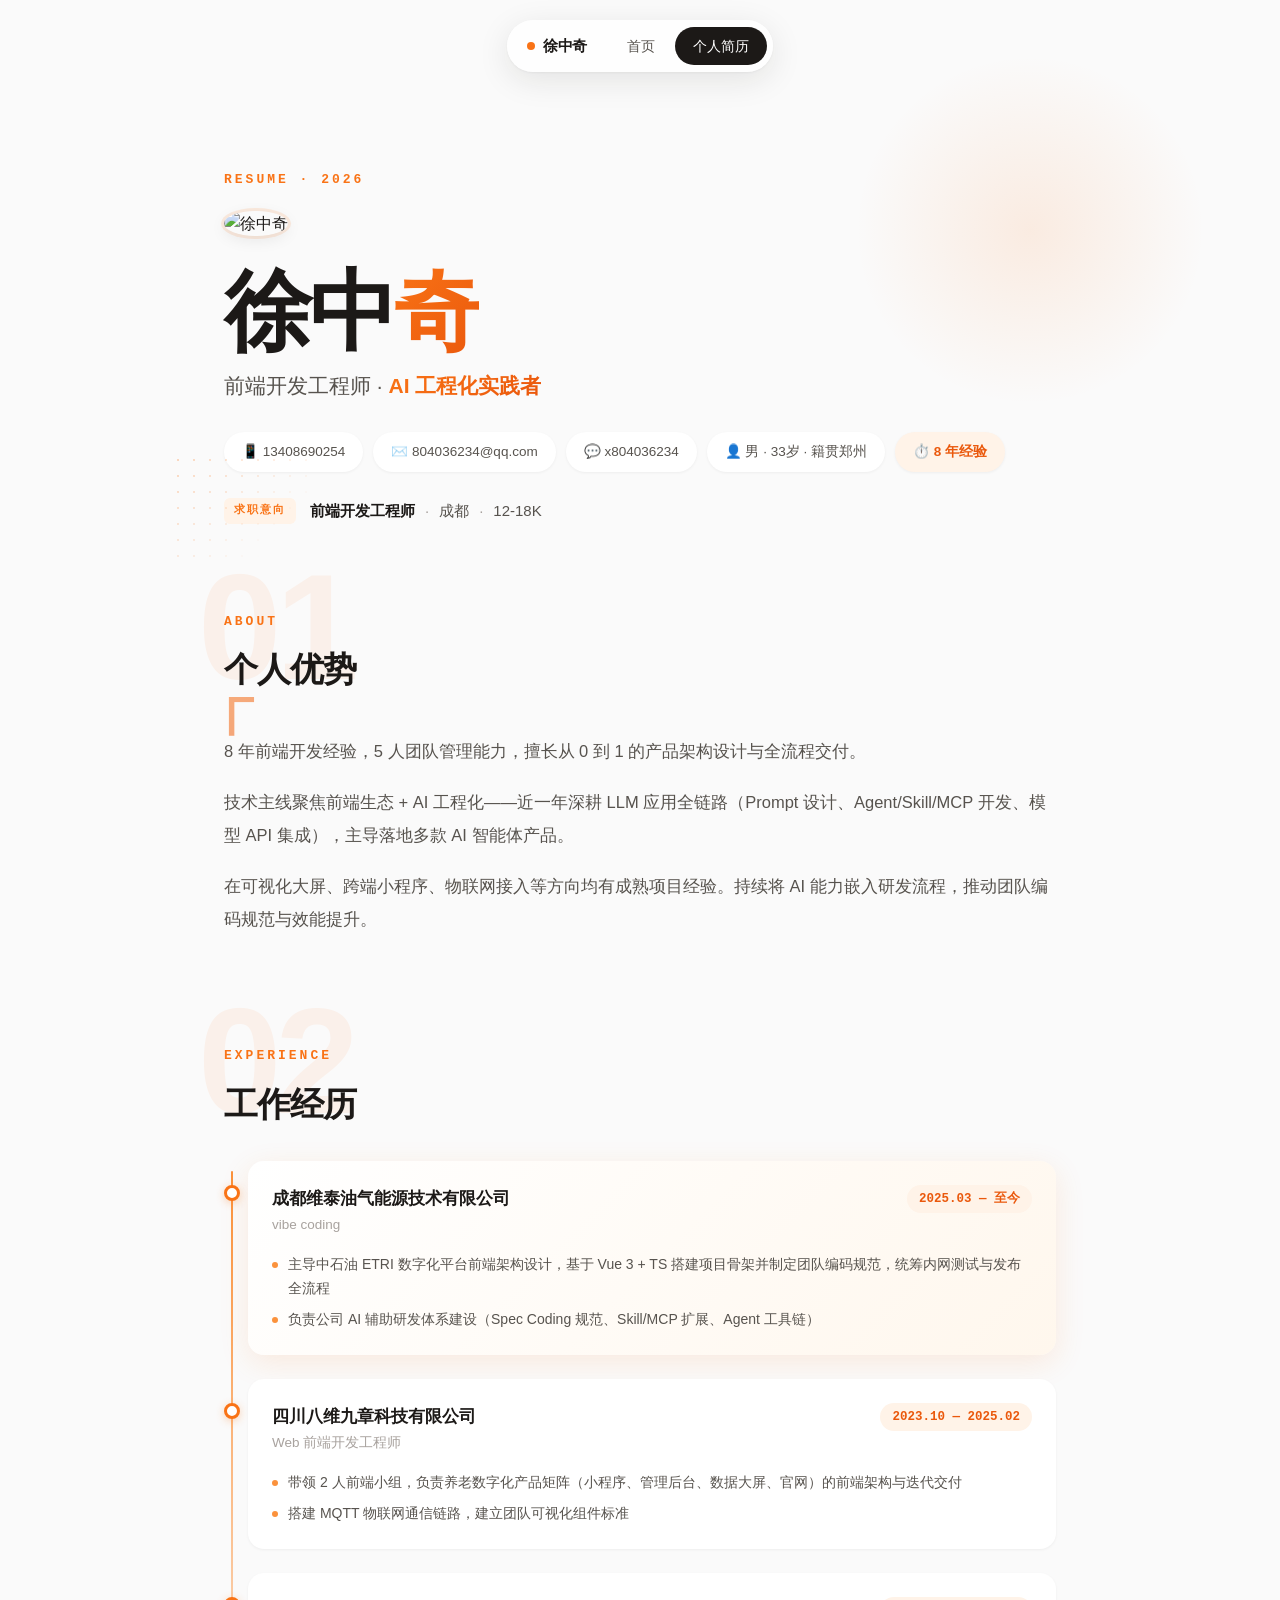
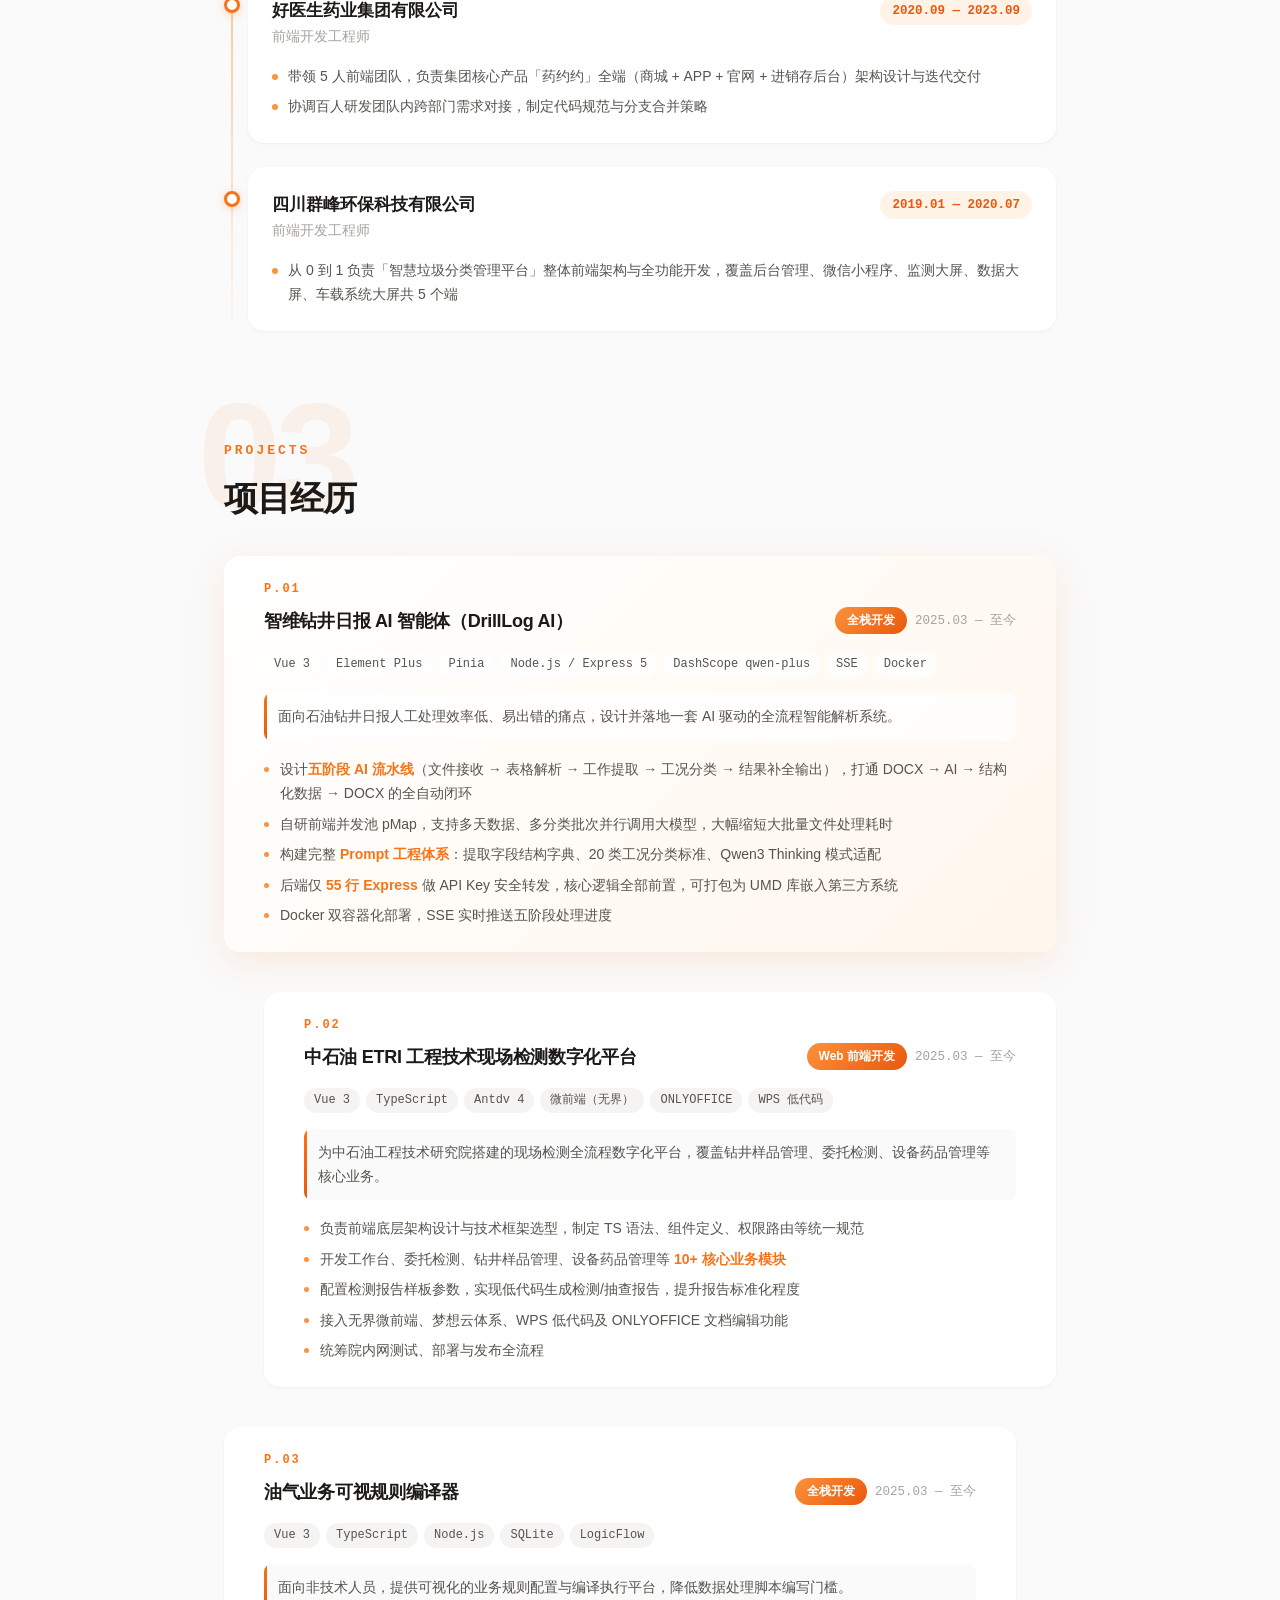
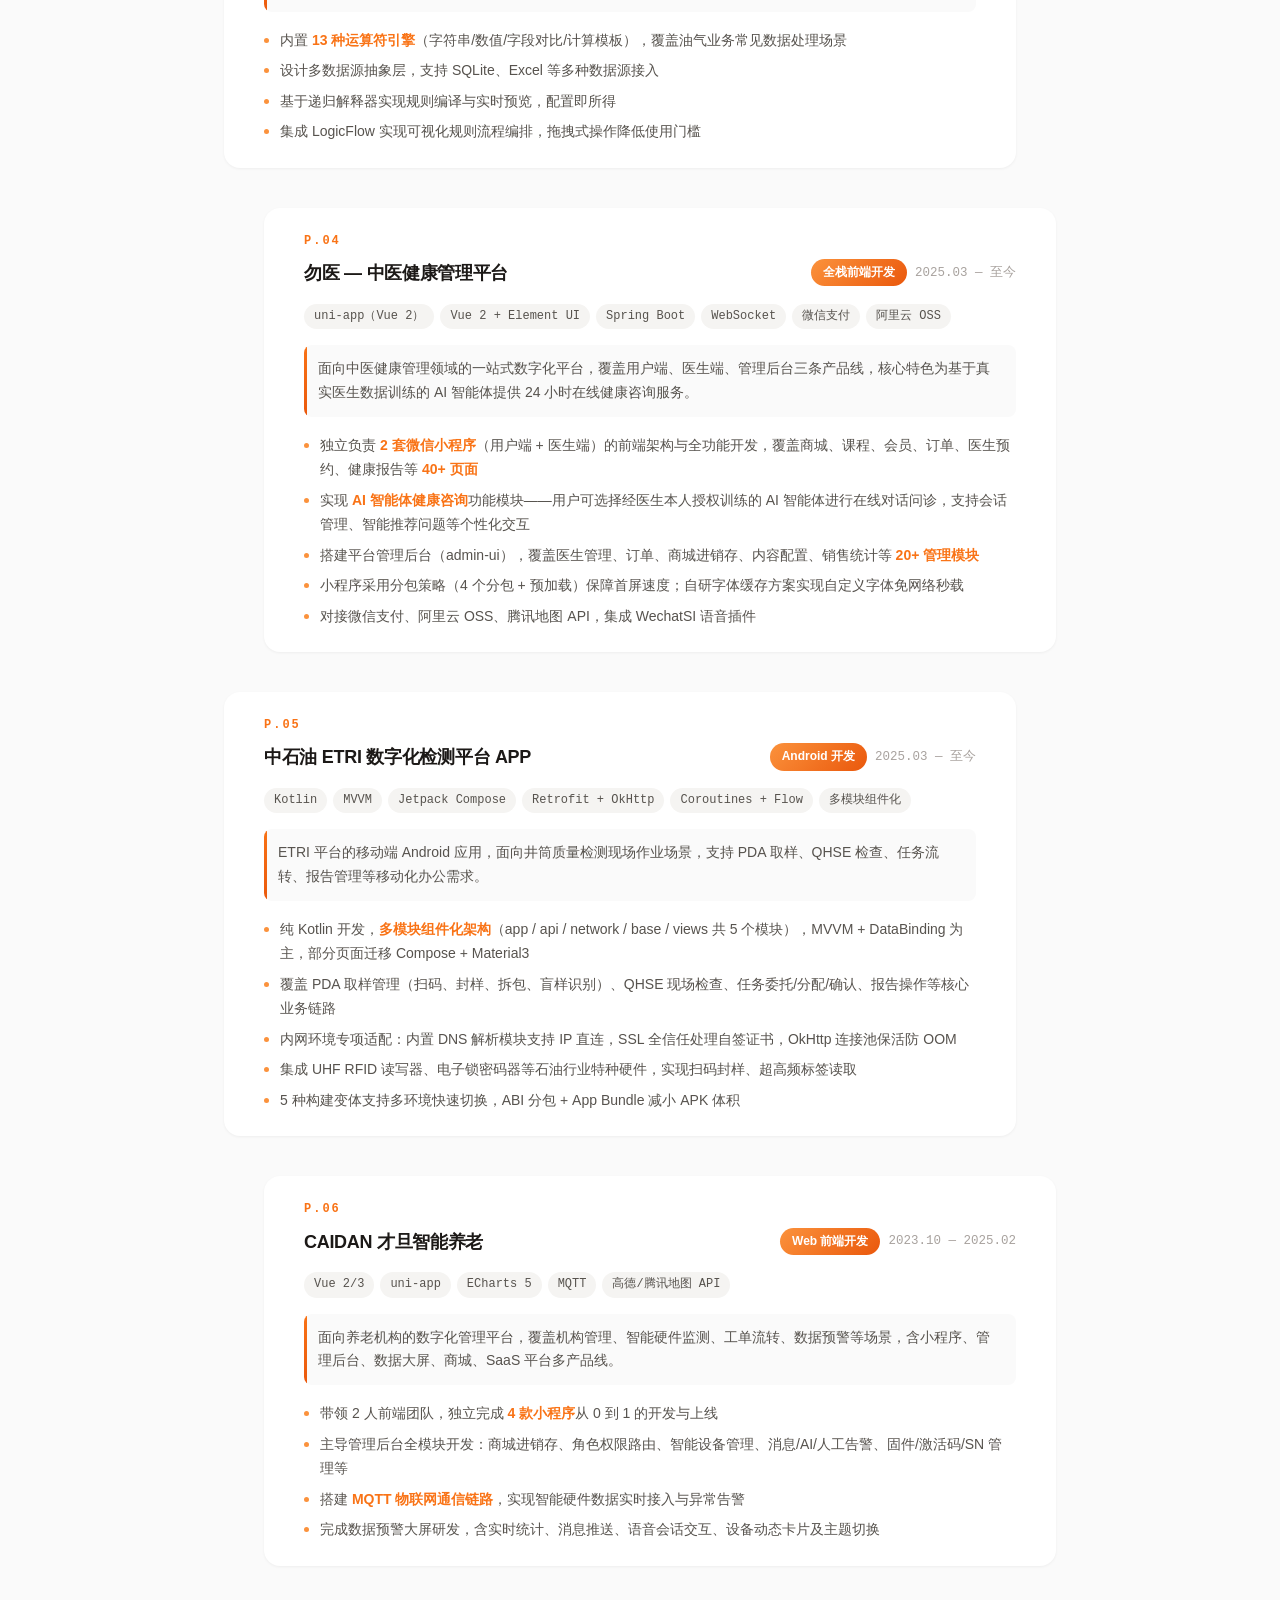
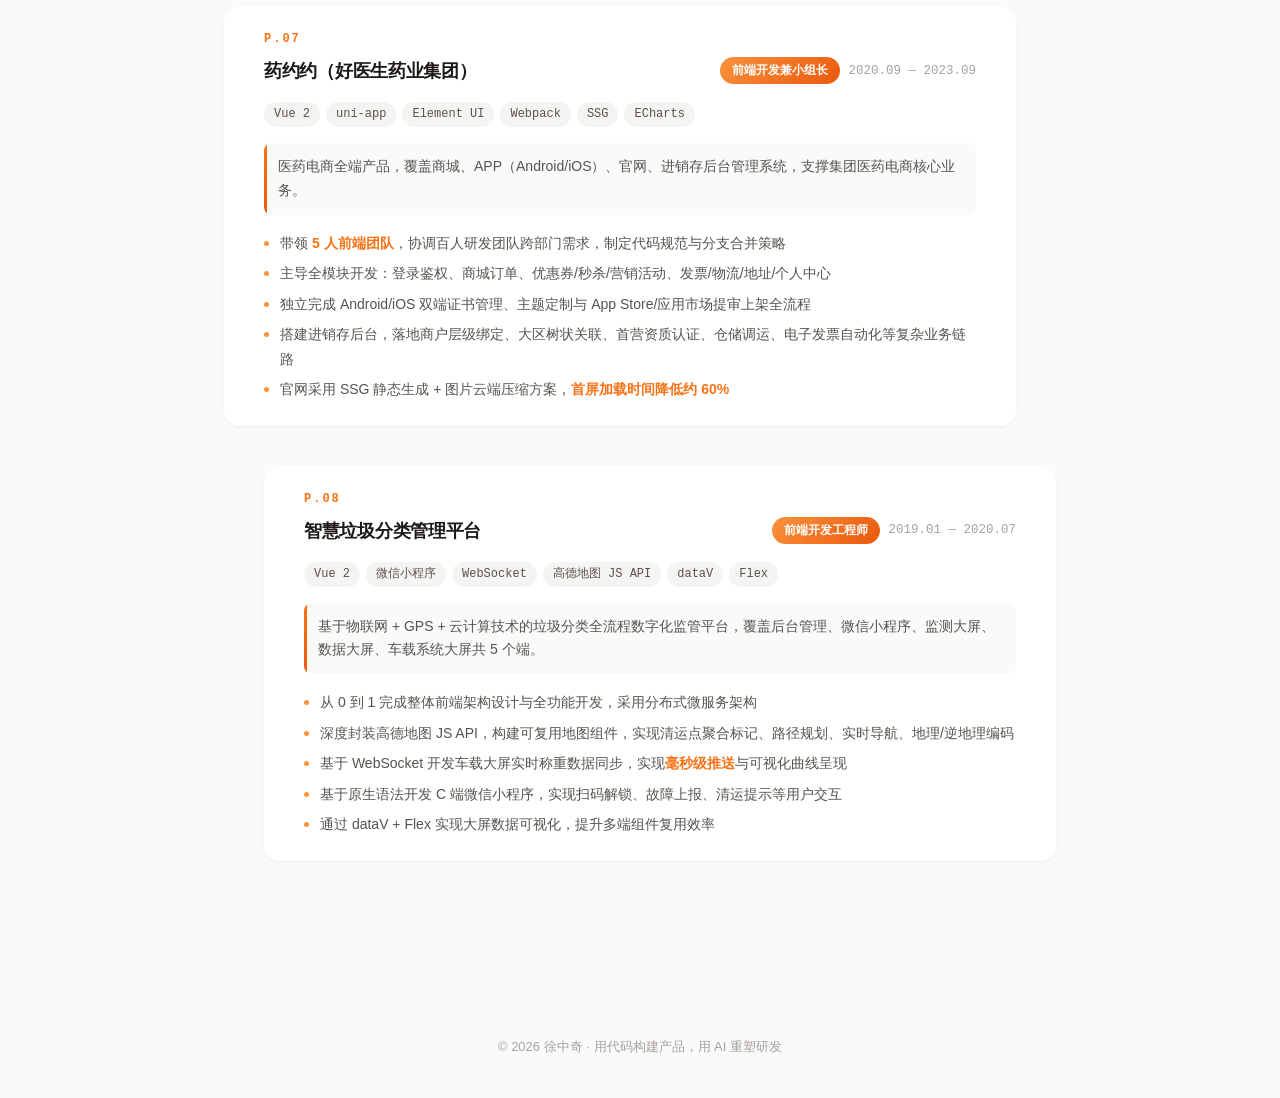
==== commit b1401ce8: "添加简历页头像" ====
--- a/resume.html
+++ b/resume.html
@@ -23,6 +23,7 @@
         <!-- 页头 -->
         <header class="r-hero">
             <div class="r-kicker">Resume · 2026</div>
+            <img src="images/icon.png" alt="徐中奇" class="r-avatar">
             <h1 class="r-name">徐中<span class="accent">奇</span></h1>
             <div class="r-role">前端开发工程师 · <span>AI 工程化实践者</span></div>
             <div class="r-chips">
--- a/css/style.css
+++ b/css/style.css
@@ -894,114 +894,172 @@
 
 .contact-section {
     padding: var(--sp-2xl) 0;
-}
-
-/* 橙色渐变大幕布 */
-.contact-panel {
-    position: relative;
-    border-radius: 28px;
-    background: linear-gradient(135deg, #fb923c 0%, #f97316 45%, #ea580c 100%);
-    padding: clamp(44px, 6vw, 72px);
+    background: var(--c-bg-card);
+    position: relative;
     overflow: hidden;
-    color: white;
-    box-shadow: 0 24px 60px rgba(249, 115, 22, 0.32);
-}
-
-/* 内部光晕：左上亮、右下深，增加层次 */
-.contact-panel::before {
+}
+
+/* 氛围：顶部一缕橙色微光，克制不刺眼 */
+.contact-section::before {
     content: '';
     position: absolute;
-    top: -120px;
-    left: -80px;
-    width: 400px;
-    height: 400px;
-    background: radial-gradient(circle, rgba(255, 255, 255, 0.22) 0%, transparent 65%);
+    top: -150px;
+    left: 50%;
+    transform: translateX(-50%);
+    width: 660px;
+    height: 380px;
+    background: radial-gradient(ellipse, rgba(249, 115, 22, 0.09) 0%, transparent 62%);
     pointer-events: none;
 }
 
-.contact-panel::after {
+/* 科技感：极淡的呼吸网格，向四周渐隐 */
+.contact-section::after {
     content: '';
     position: absolute;
-    bottom: -140px;
-    right: 20%;
-    width: 360px;
-    height: 360px;
-    background: radial-gradient(circle, rgba(194, 65, 12, 0.35) 0%, transparent 65%);
+    inset: 0;
+    background-image:
+        linear-gradient(rgba(249, 115, 22, 0.04) 1px, transparent 1px),
+        linear-gradient(90deg, rgba(249, 115, 22, 0.04) 1px, transparent 1px);
+    background-size: 44px 44px;
+    -webkit-mask-image: radial-gradient(ellipse 62% 72% at 50% 45%, #000 0%, transparent 75%);
+    mask-image: radial-gradient(ellipse 62% 72% at 50% 45%, #000 0%, transparent 75%);
+    animation: contact-grid 24s linear infinite;
     pointer-events: none;
 }
 
-/* 巨大的 @ 水印 */
-.contact-deco {
-    position: absolute;
-    right: -10px;
-    top: 50%;
-    transform: translateY(-50%) rotate(-8deg);
-    font-size: clamp(160px, 22vw, 260px);
-    font-weight: 800;
-    line-height: 1;
-    color: rgba(255, 255, 255, 0.13);
-    pointer-events: none;
-    user-select: none;
-}
-
-.contact-content {
+@keyframes contact-grid {
+    from { background-position: 0 0, 0 0; }
+    to { background-position: 44px 44px, 44px 44px; }
+}
+
+.contact-inner {
     position: relative;
     z-index: 1;
-    max-width: 580px;
+    max-width: 620px;
+    margin: 0 auto;
+    text-align: center;
 }
 
 .contact-kicker {
     font-size: 13px;
-    font-weight: 600;
-    color: rgba(255, 255, 255, 0.75);
+    font-weight: 700;
+    color: var(--c-accent);
     text-transform: uppercase;
-    letter-spacing: 3px;
-}
-
-.contact-content h2 {
-    font-size: clamp(30px, 4.5vw, 42px);
+    letter-spacing: 4px;
+}
+
+.contact-inner h2 {
+    font-size: clamp(28px, 4vw, 36px);
     font-weight: 800;
     letter-spacing: -1px;
-    margin: 12px 0 10px;
-}
-
-.contact-content p {
-    color: rgba(255, 255, 255, 0.88);
-    font-size: 16px;
-    margin-bottom: 32px;
-}
-
-/* 磨砂玻璃质感胶囊 */
-.contact-chips {
-    display: flex;
-    flex-wrap: wrap;
-    gap: 12px;
-}
-
-.c-chip {
+    margin: 14px 0 10px;
+}
+
+.contact-inner > p {
+    color: var(--c-text-2);
+    font-size: 15.5px;
+    margin-bottom: 36px;
+}
+
+/* 邮箱主入口：浅橙胶囊 + 呼吸微光 */
+.btn-mail {
+    position: relative;
     display: inline-flex;
     align-items: center;
     gap: 10px;
-    padding: 12px 22px;
+    padding: 15px 34px;
     border-radius: 100px;
-    background: rgba(255, 255, 255, 0.16);
-    backdrop-filter: blur(12px);
-    -webkit-backdrop-filter: blur(12px);
-    color: white;
+    background: var(--c-accent-tint);
+    color: var(--c-accent-dim);
+    font-size: 15.5px;
+    font-weight: 700;
+    font-family: var(--mono);
+    letter-spacing: 0.2px;
+    text-decoration: none;
+    transition: transform 0.3s, background 0.3s, color 0.3s, box-shadow 0.3s;
+    animation: mail-breathe 3.2s ease-in-out infinite;
+}
+
+@keyframes mail-breathe {
+    0%, 100% { box-shadow: 0 0 18px rgba(249, 115, 22, 0.10); }
+    50% { box-shadow: 0 0 30px rgba(249, 115, 22, 0.22); }
+}
+
+.btn-mail:hover {
+    background: var(--grad-tag);
+    color: #fff;
+    transform: translateY(-2px);
+    animation: none;
+    box-shadow: 0 10px 26px rgba(249, 115, 22, 0.35);
+}
+
+.btn-mail .mail-ico {
+    width: 17px;
+    height: 17px;
+    fill: none;
+    stroke: currentColor;
+    stroke-width: 1.8;
+    stroke-linecap: round;
+    stroke-linejoin: round;
+}
+
+/* 电话 / 微信：极简文字链，下划线生长 */
+.contact-links {
+    display: flex;
+    justify-content: center;
+    flex-wrap: wrap;
+    gap: 14px 44px;
+    margin-top: 34px;
+}
+
+.c-link {
+    position: relative;
+    display: inline-flex;
+    align-items: center;
+    gap: 8px;
+    padding-bottom: 6px;
     font-size: 14.5px;
-    font-weight: 600;
+    font-weight: 500;
+    color: var(--c-text-2);
     text-decoration: none;
-    transition: all 0.25s;
-}
-
-.c-chip:hover {
-    background: rgba(255, 255, 255, 0.32);
-    transform: translateY(-2px);
-    box-shadow: 0 8px 20px rgba(194, 65, 12, 0.25);
-}
-
-.c-chip .ci {
-    font-size: 16px;
+    transition: color 0.25s;
+}
+
+.c-link::after {
+    content: '';
+    position: absolute;
+    left: 0;
+    bottom: 0;
+    width: 100%;
+    height: 1.5px;
+    border-radius: 2px;
+    background: var(--grad-text);
+    transform: scaleX(0);
+    transform-origin: left;
+    transition: transform 0.4s cubic-bezier(0.16, 1, 0.3, 1);
+}
+
+.c-link:hover {
+    color: var(--c-accent-dim);
+}
+
+.c-link:hover::after {
+    transform: scaleX(1);
+}
+
+.c-link .ci {
+    width: 15px;
+    height: 15px;
+    fill: none;
+    stroke: currentColor;
+    stroke-width: 1.8;
+    stroke-linecap: round;
+    stroke-linejoin: round;
+}
+
+/* 微信无链接，保留同样的视觉反馈 */
+.c-link.c-static {
+    cursor: default;
 }
 
 /* ========================================
@@ -1033,6 +1091,7 @@
 @media (prefers-reduced-motion: reduce) {
     .reveal { opacity: 1; transform: none; transition: none; }
     .group-tags .tag { opacity: 1; transform: none; transition: none; }
+    .contact-section::after, .btn-mail { animation: none; }
 }
 
 /* ========================================
@@ -1087,6 +1146,21 @@
     color: var(--c-accent);
     letter-spacing: 3px;
     text-transform: uppercase;
+}
+
+.r-avatar {
+    width: 90px;
+    height: 90px;
+    border-radius: 50%;
+    object-fit: cover;
+    margin: 20px 0 16px;
+    box-shadow: 0 4px 16px rgba(28, 25, 23, 0.08), 0 0 0 3px rgba(249, 115, 22, 0.12);
+    transition: transform 0.3s, box-shadow 0.3s;
+}
+
+.r-avatar:hover {
+    transform: scale(1.05);
+    box-shadow: 0 6px 24px rgba(28, 25, 23, 0.12), 0 0 0 3px rgba(249, 115, 22, 0.22);
 }
 
 .r-name {
@@ -1539,8 +1613,7 @@
     .focus-num { font-size: 40px; width: 60px; }
     .focus-arrow { display: none; }
     .focus-row:hover { transform: none; }
-    .contact-deco { right: -40px; opacity: 0.6; }
-    .contact-chips { flex-direction: column; align-items: flex-start; }
+    .contact-links { gap: 14px 28px; }
     .r-watermark { top: -44px; left: -10px; }
     .manifesto::before { left: -8px; top: -44px; font-size: 52px; }
     .proj-flow .proj-card:nth-child(even),
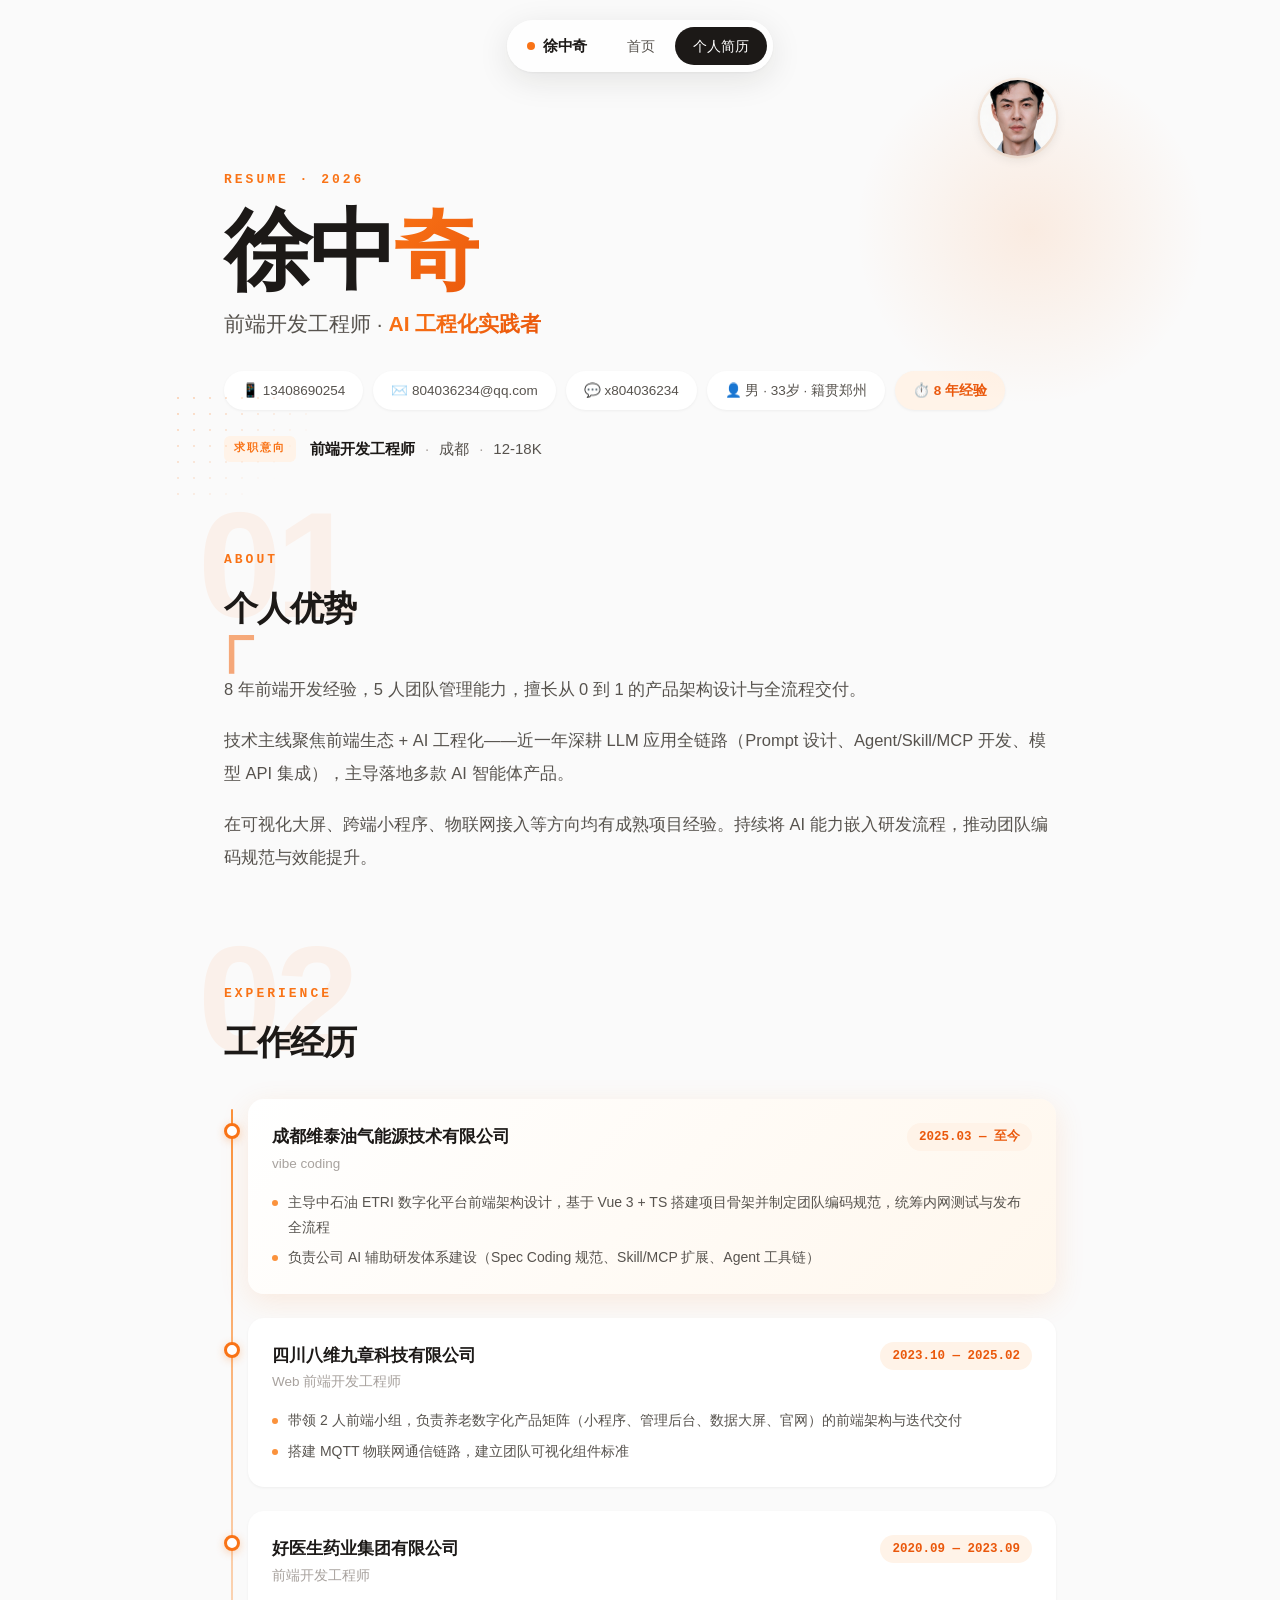
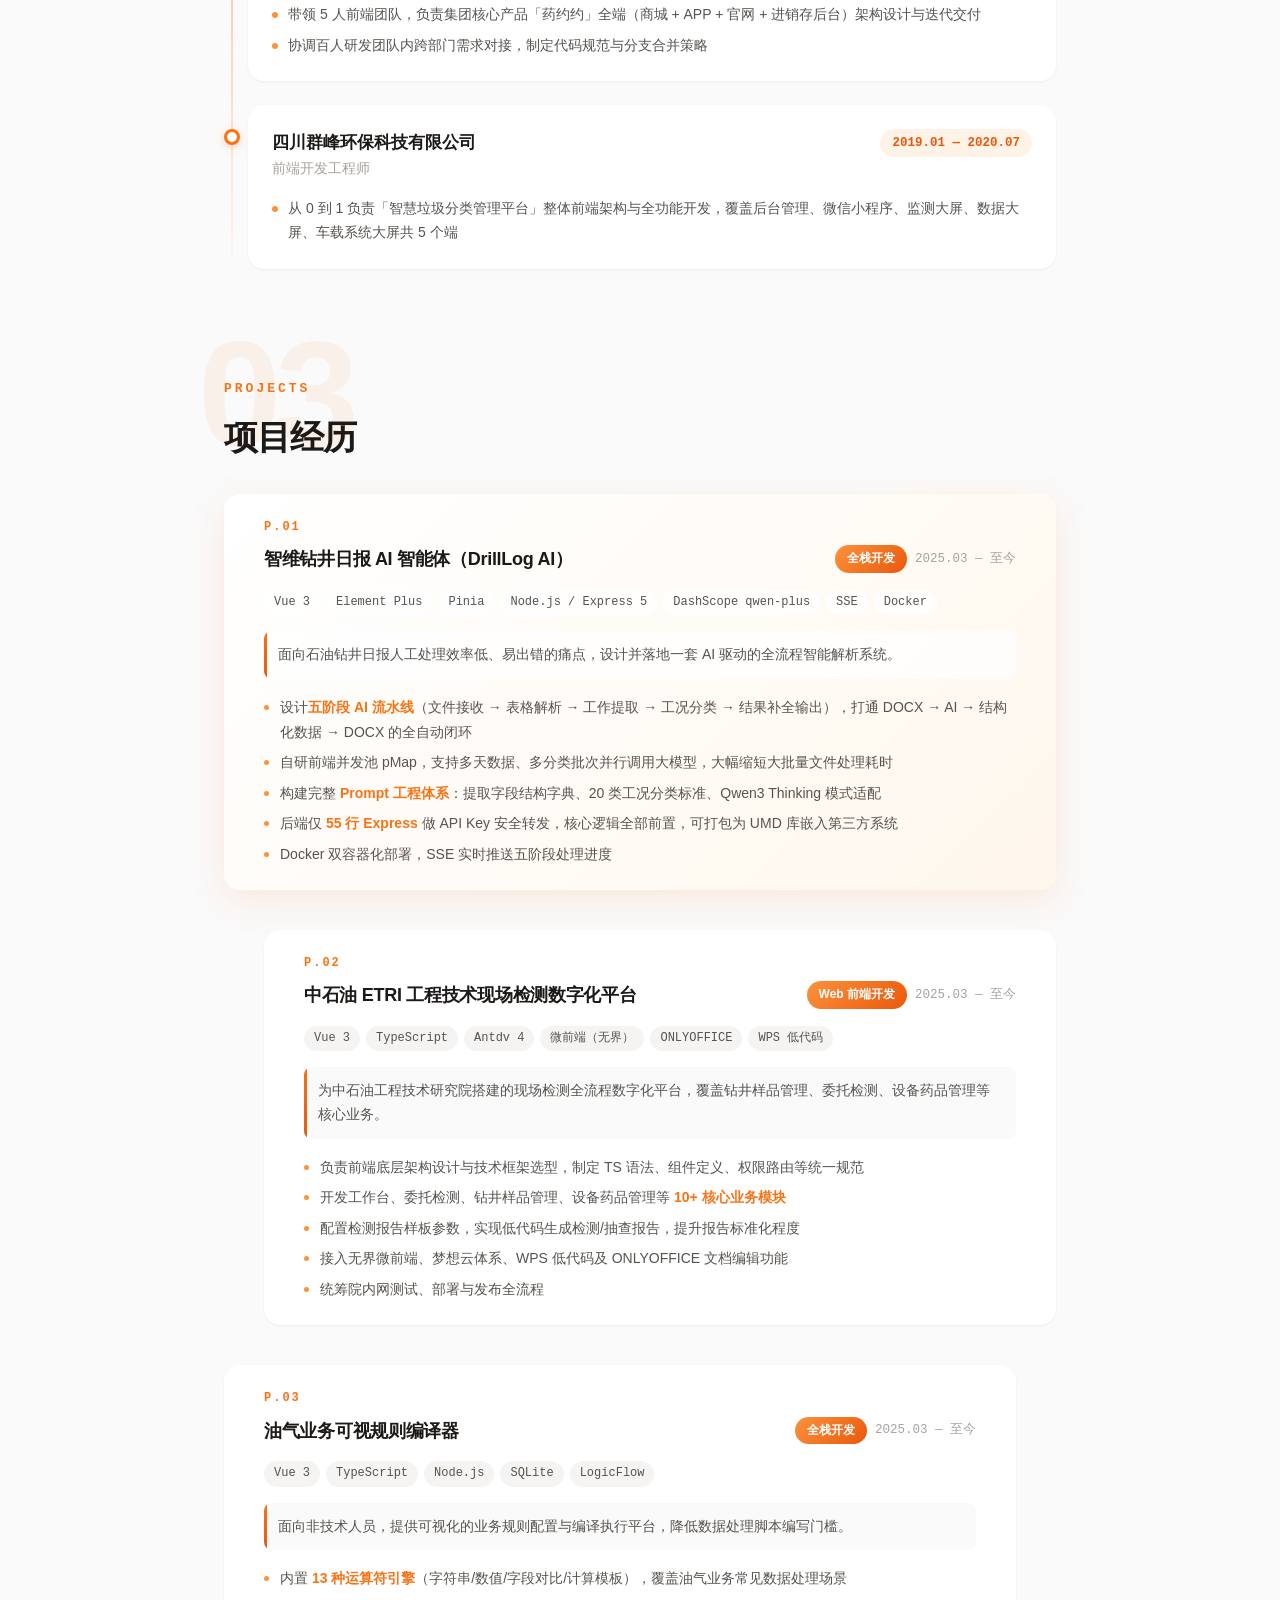
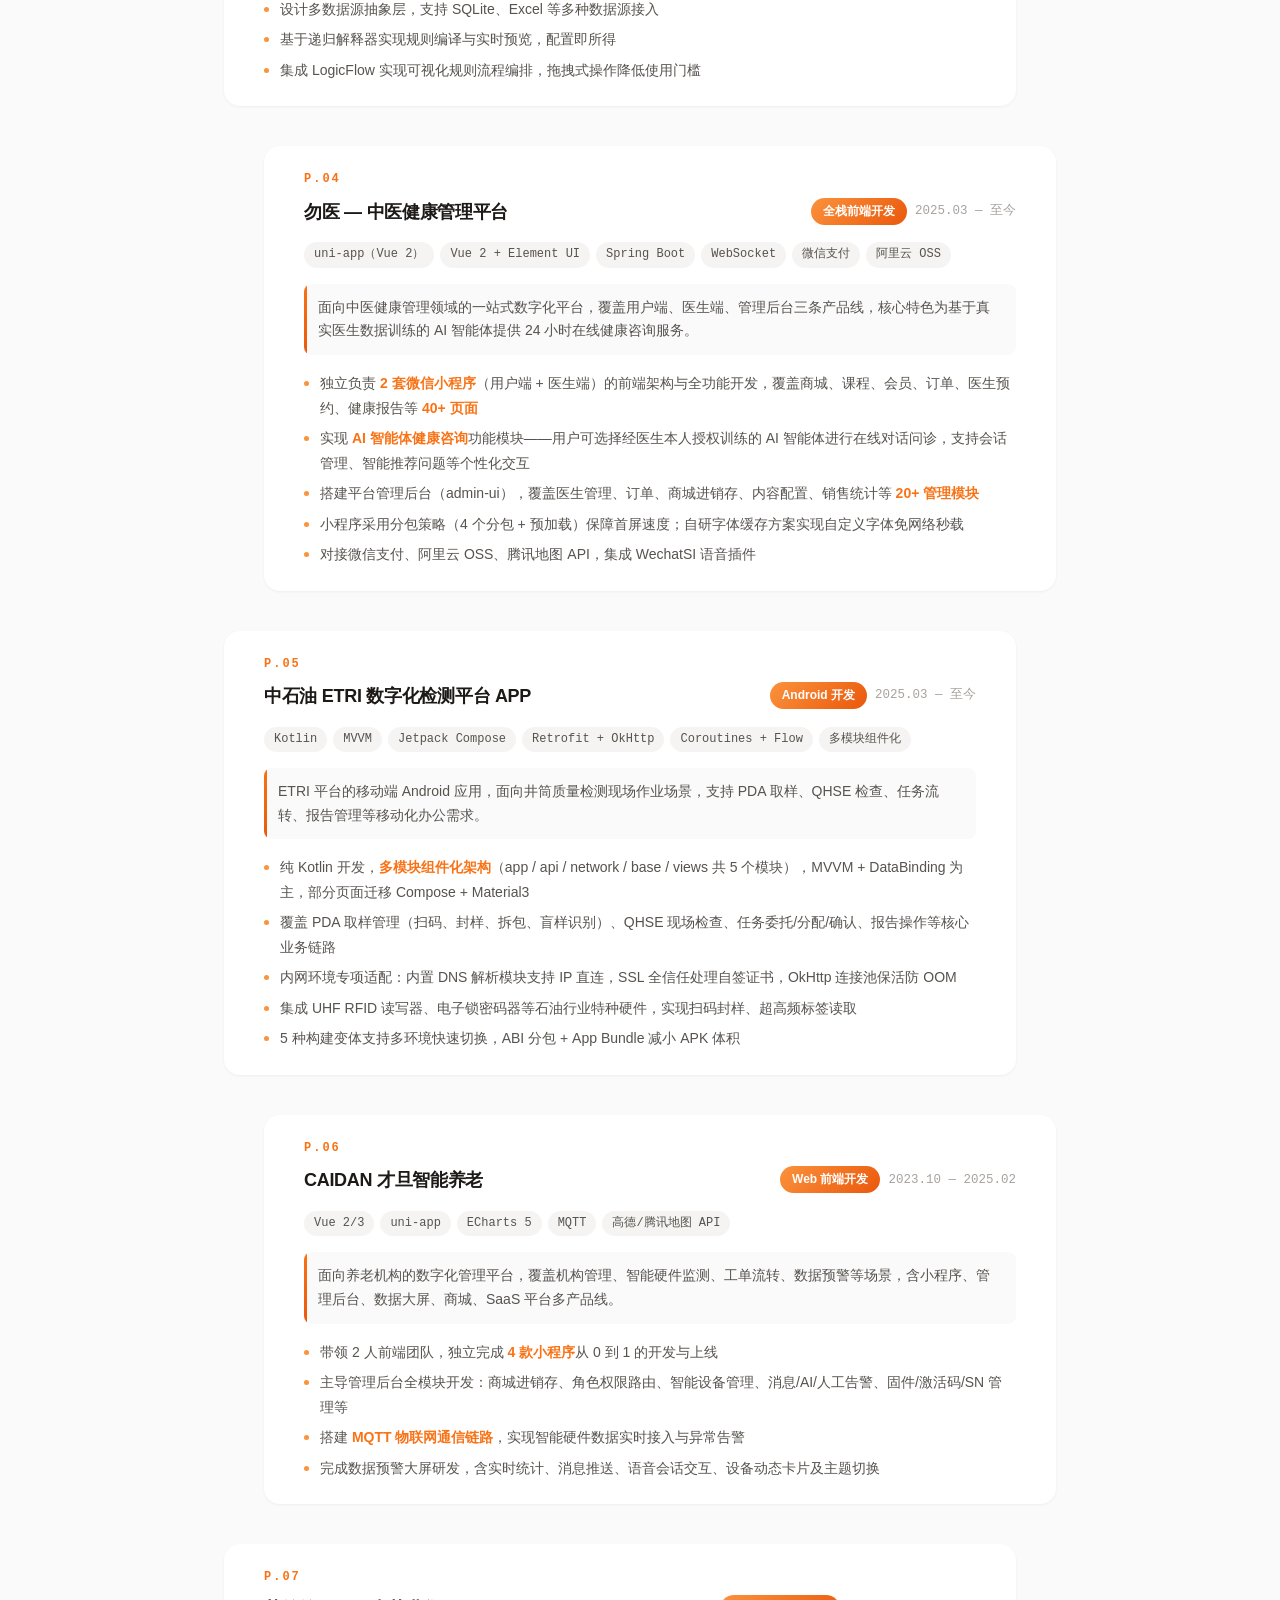
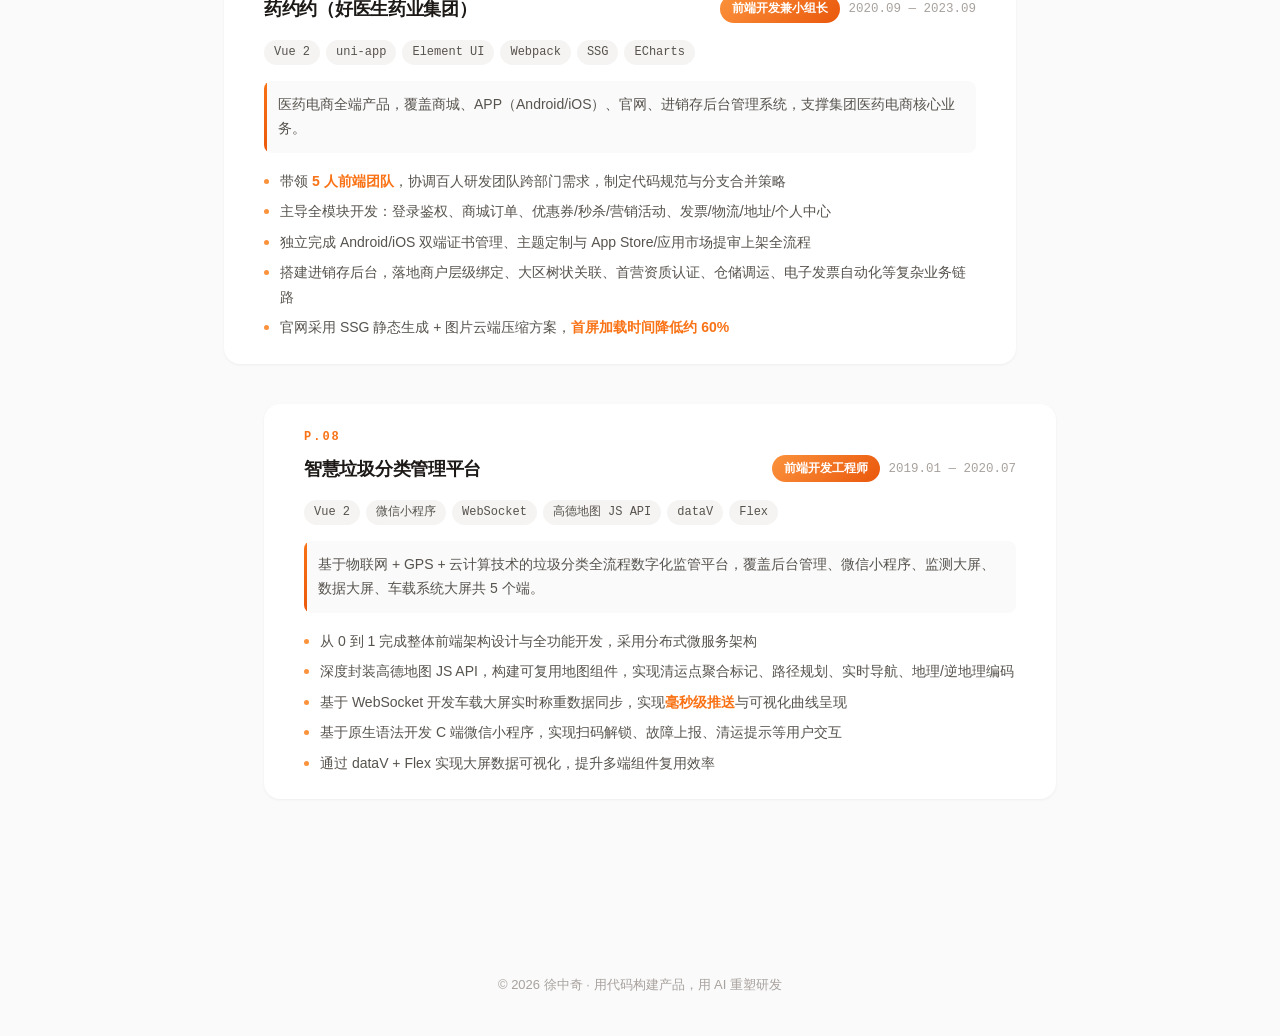
==== commit 85407990: "优化简历页头像布局：采用右上角浮动式设计" ====
--- a/resume.html
+++ b/resume.html
@@ -22,8 +22,8 @@
     <div class="resume-page">
         <!-- 页头 -->
         <header class="r-hero">
+            <img src="images/icon.png" alt="徐中奇" class="r-avatar">
             <div class="r-kicker">Resume · 2026</div>
-            <img src="images/icon.png" alt="徐中奇" class="r-avatar">
             <h1 class="r-name">徐中<span class="accent">奇</span></h1>
             <div class="r-role">前端开发工程师 · <span>AI 工程化实践者</span></div>
             <div class="r-chips">
--- a/css/style.css
+++ b/css/style.css
@@ -1149,18 +1149,21 @@
 }
 
 .r-avatar {
-    width: 90px;
-    height: 90px;
+    position: absolute;
+    top: 80px;
+    right: var(--sp-md);
+    width: 76px;
+    height: 76px;
     border-radius: 50%;
     object-fit: cover;
-    margin: 20px 0 16px;
-    box-shadow: 0 4px 16px rgba(28, 25, 23, 0.08), 0 0 0 3px rgba(249, 115, 22, 0.12);
-    transition: transform 0.3s, box-shadow 0.3s;
+    box-shadow: 0 3px 12px rgba(28, 25, 23, 0.10), 0 0 0 2.5px rgba(249, 115, 22, 0.08);
+    transition: all 0.35s cubic-bezier(0.16, 1, 0.3, 1);
+    z-index: 10;
 }
 
 .r-avatar:hover {
-    transform: scale(1.05);
-    box-shadow: 0 6px 24px rgba(28, 25, 23, 0.12), 0 0 0 3px rgba(249, 115, 22, 0.22);
+    transform: translateY(-3px) scale(1.08);
+    box-shadow: 0 8px 28px rgba(28, 25, 23, 0.14), 0 0 0 2.5px rgba(249, 115, 22, 0.20);
 }
 
 .r-name {
@@ -1600,6 +1603,7 @@
 
 @media (max-width: 900px) {
     .r-hero { padding-top: 140px; }
+    .r-avatar { width: 68px; height: 68px; top: 70px; }
 }
 
 @media (max-width: 768px) {
@@ -1634,11 +1638,12 @@
     .navbar { top: 12px; }
     .r-name { letter-spacing: -2px; }
     .r-section { margin-bottom: 80px; }
+    .r-avatar { width: 60px; height: 60px; top: 60px; right: var(--sp-sm); }
 }
 
 /* 打印 */
 @media print {
-    .navbar, .footer, .r-watermark, .r-hero::before, .r-hero::after { display: none; }
+    .navbar, .footer, .r-watermark, .r-avatar, .r-hero::before, .r-hero::after { display: none; }
     .r-hero { padding-top: 20px; }
     .manifesto::before { display: none; }
     .proj-card, .tl-card { box-shadow: none; break-inside: avoid; }
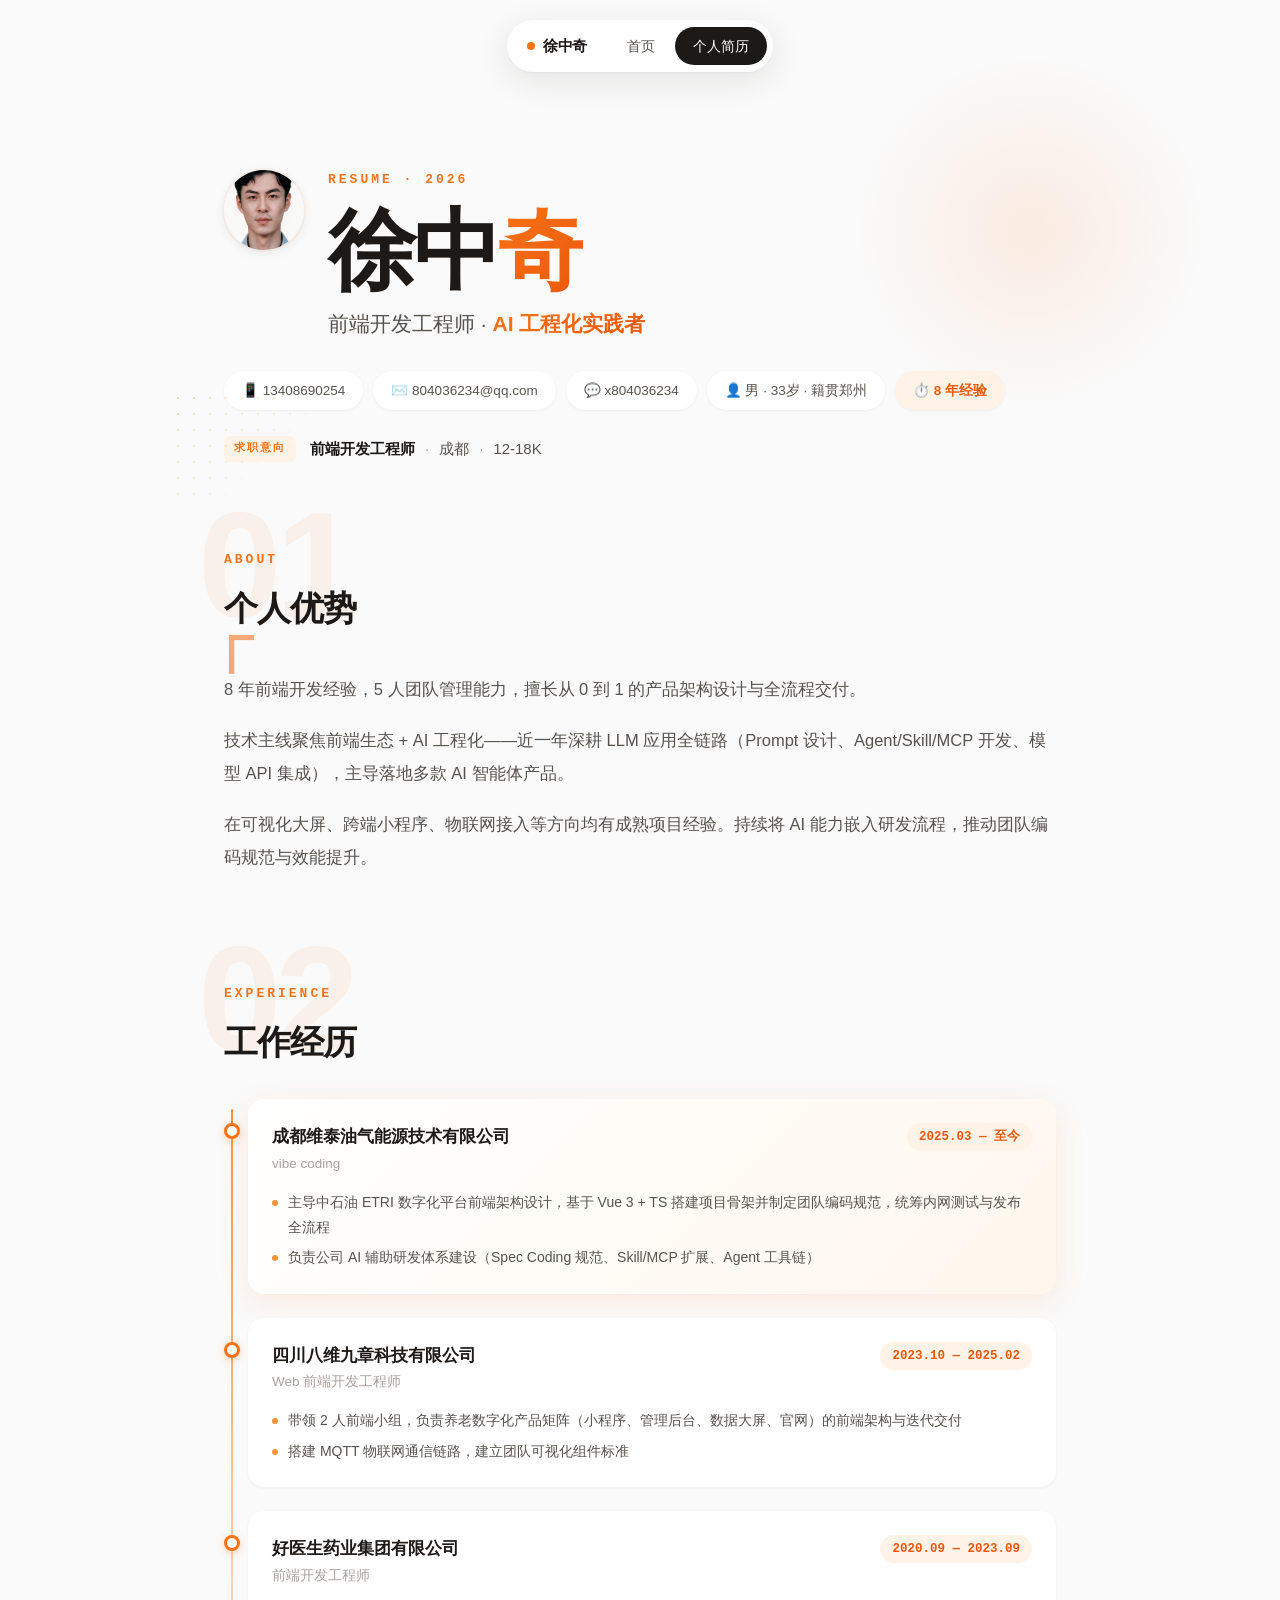
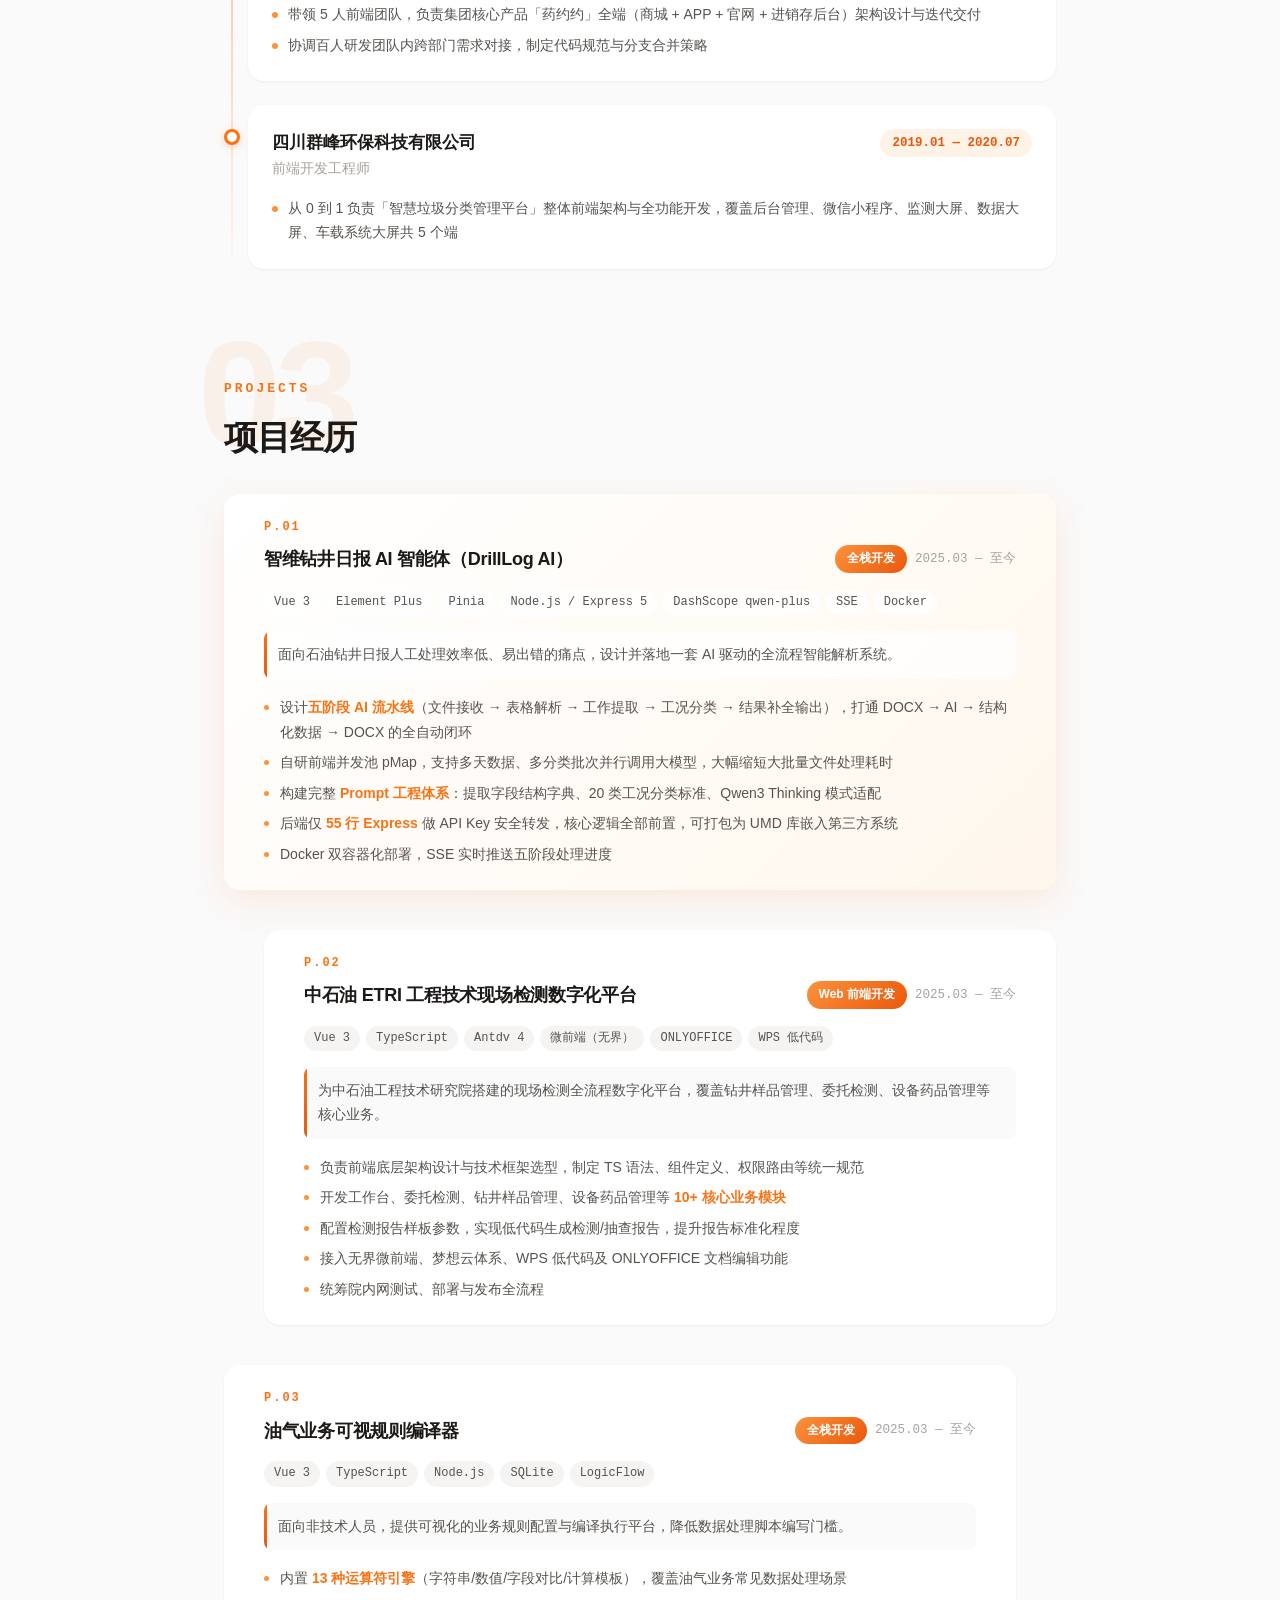
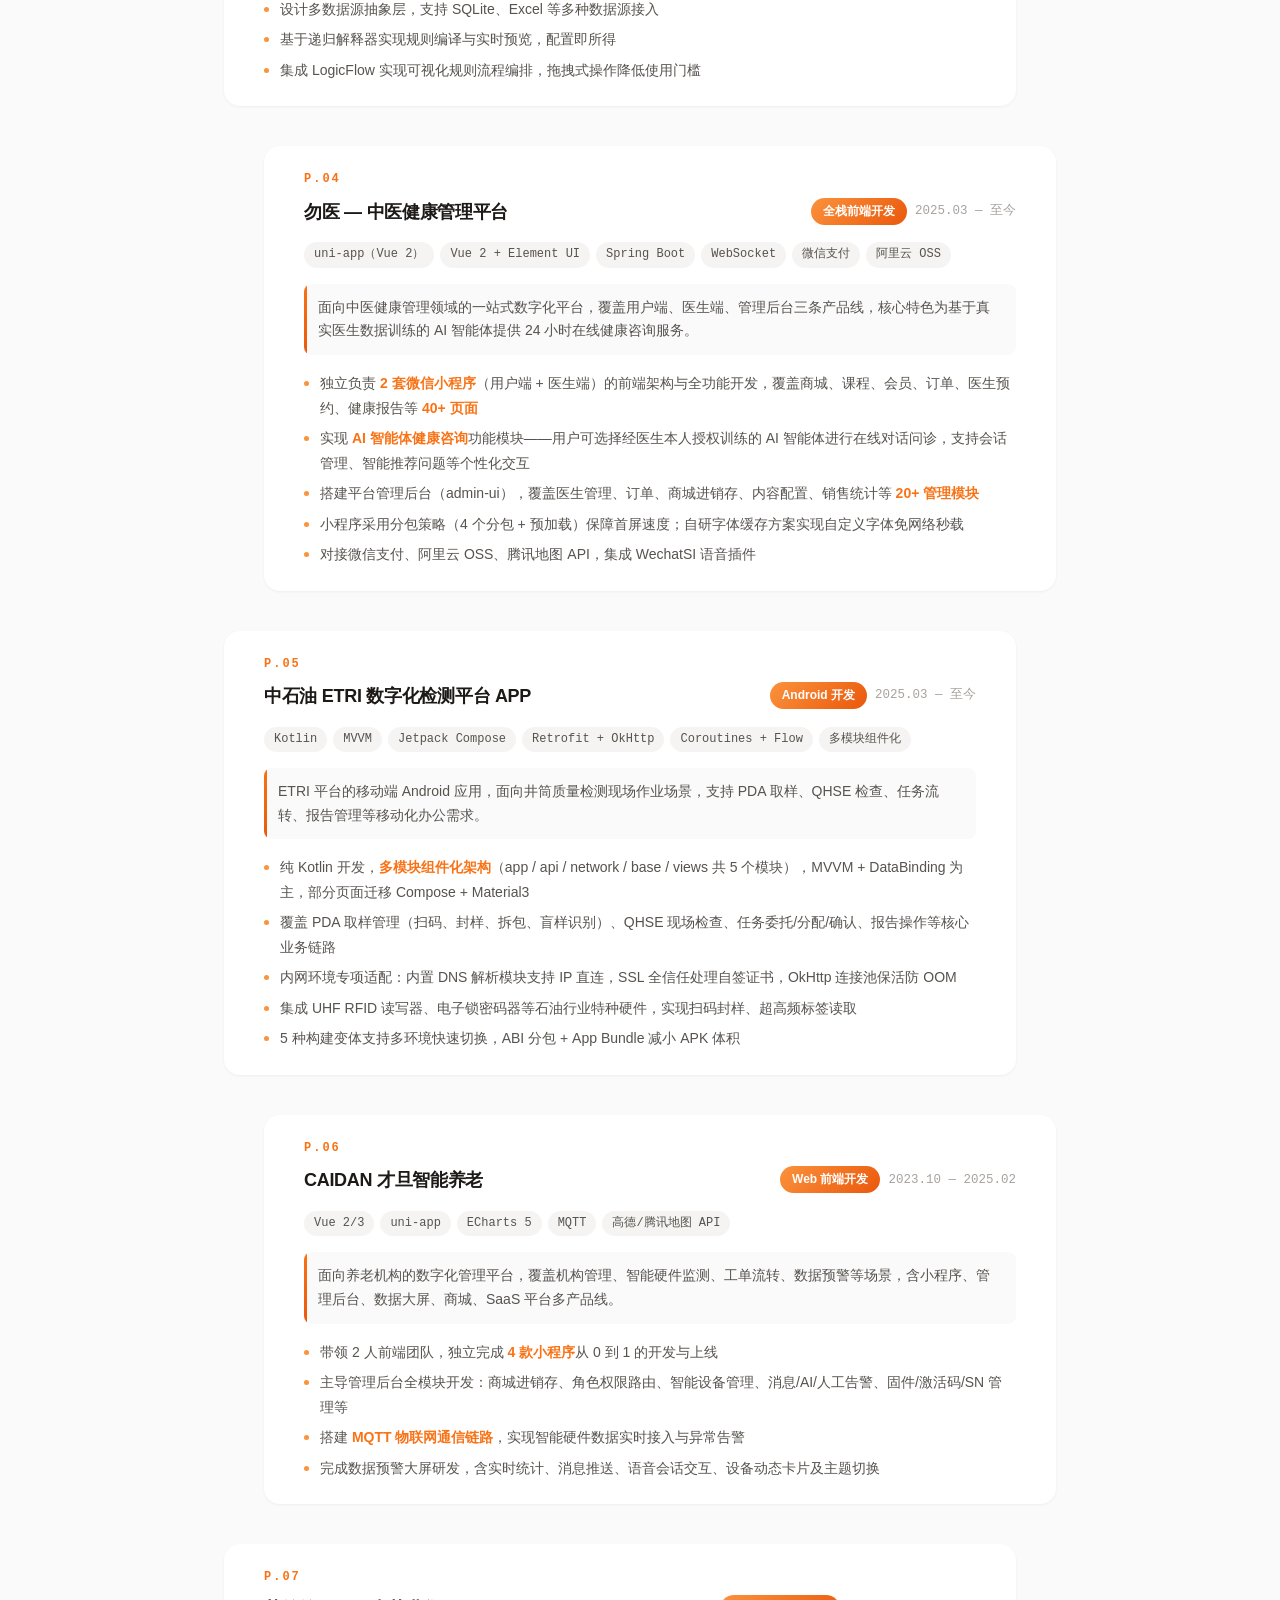
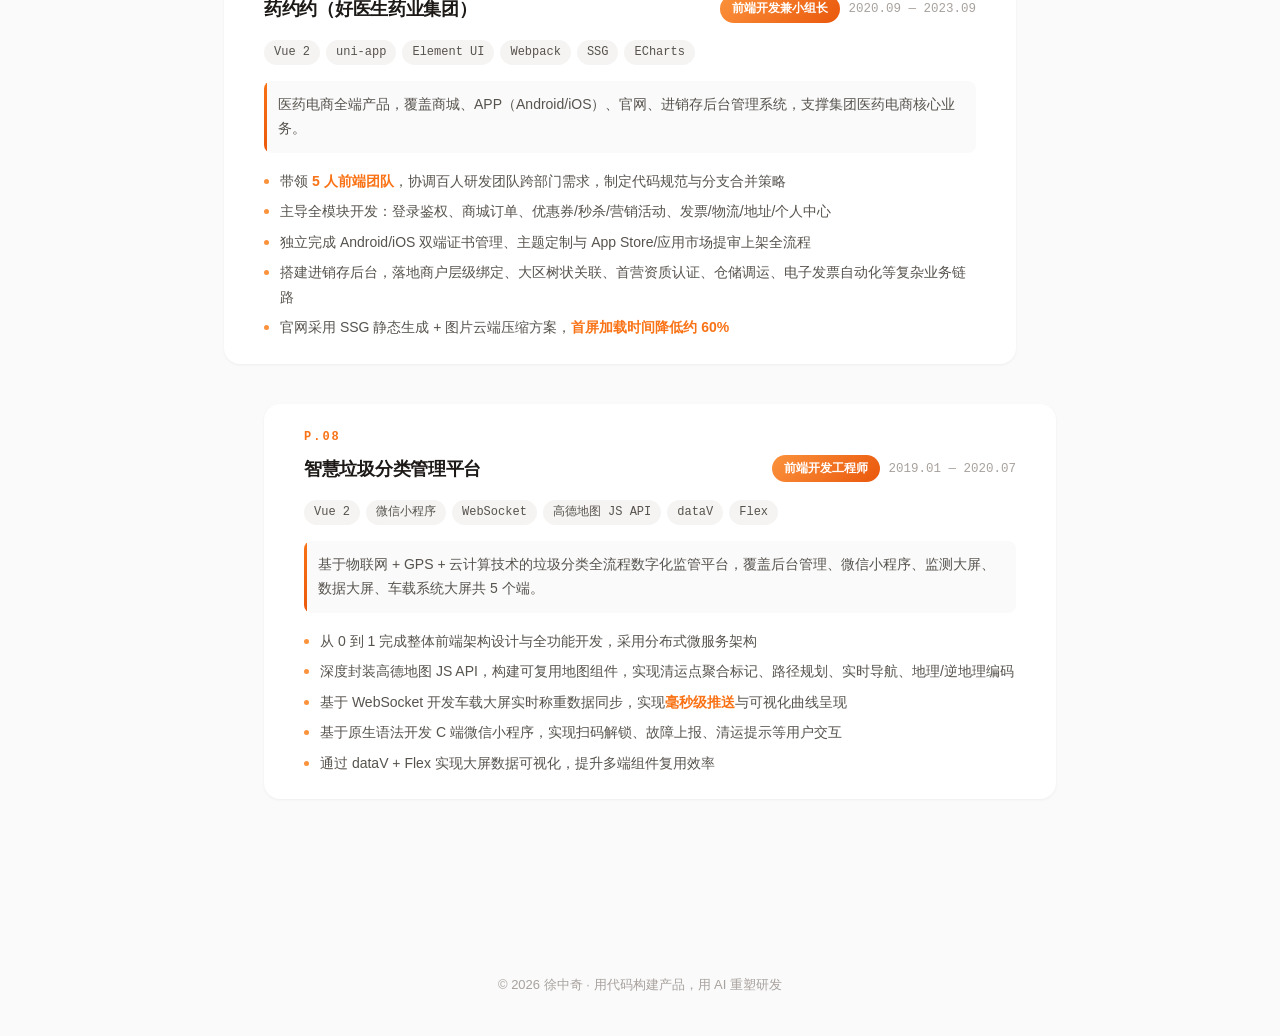
==== commit 15d2b178: "重新设计简历页头像布局：采用左右并排经典布局" ====
--- a/resume.html
+++ b/resume.html
@@ -22,10 +22,14 @@
     <div class="resume-page">
         <!-- 页头 -->
         <header class="r-hero">
-            <img src="images/icon.png" alt="徐中奇" class="r-avatar">
-            <div class="r-kicker">Resume · 2026</div>
-            <h1 class="r-name">徐中<span class="accent">奇</span></h1>
-            <div class="r-role">前端开发工程师 · <span>AI 工程化实践者</span></div>
+            <div class="r-hero-layout">
+                <img src="images/icon.png" alt="徐中奇" class="r-avatar">
+                <div class="r-hero-content">
+                    <div class="r-kicker">Resume · 2026</div>
+                    <h1 class="r-name">徐中<span class="accent">奇</span></h1>
+                    <div class="r-role">前端开发工程师 · <span>AI 工程化实践者</span></div>
+                </div>
+            </div>
             <div class="r-chips">
                 <a class="r-chip" href="tel:13408690254">📱 13408690254</a>
                 <a class="r-chip" href="mailto:804036234@qq.com">✉️ 804036234@qq.com</a>
--- a/css/style.css
+++ b/css/style.css
@@ -1148,22 +1148,31 @@
     text-transform: uppercase;
 }
 
+.r-hero-layout {
+    display: flex;
+    align-items: flex-start;
+    gap: 24px;
+    margin-bottom: 30px;
+}
+
 .r-avatar {
-    position: absolute;
-    top: 80px;
-    right: var(--sp-md);
-    width: 76px;
-    height: 76px;
+    width: 80px;
+    height: 80px;
     border-radius: 50%;
     object-fit: cover;
-    box-shadow: 0 3px 12px rgba(28, 25, 23, 0.10), 0 0 0 2.5px rgba(249, 115, 22, 0.08);
-    transition: all 0.35s cubic-bezier(0.16, 1, 0.3, 1);
-    z-index: 10;
+    flex-shrink: 0;
+    box-shadow: 0 3px 12px rgba(28, 25, 23, 0.08), 0 0 0 2px rgba(249, 115, 22, 0.06);
+    transition: all 0.3s cubic-bezier(0.16, 1, 0.3, 1);
 }
 
 .r-avatar:hover {
-    transform: translateY(-3px) scale(1.08);
-    box-shadow: 0 8px 28px rgba(28, 25, 23, 0.14), 0 0 0 2.5px rgba(249, 115, 22, 0.20);
+    transform: translateY(-2px);
+    box-shadow: 0 6px 20px rgba(28, 25, 23, 0.12), 0 0 0 2px rgba(249, 115, 22, 0.14);
+}
+
+.r-hero-content {
+    flex: 1;
+    min-width: 0;
 }
 
 .r-name {
@@ -1603,7 +1612,6 @@
 
 @media (max-width: 900px) {
     .r-hero { padding-top: 140px; }
-    .r-avatar { width: 68px; height: 68px; top: 70px; }
 }
 
 @media (max-width: 768px) {
@@ -1638,7 +1646,8 @@
     .navbar { top: 12px; }
     .r-name { letter-spacing: -2px; }
     .r-section { margin-bottom: 80px; }
-    .r-avatar { width: 60px; height: 60px; top: 60px; right: var(--sp-sm); }
+    .r-hero-layout { flex-direction: column; align-items: center; text-align: center; gap: 20px; }
+    .r-avatar { width: 72px; height: 72px; }
 }
 
 /* 打印 */
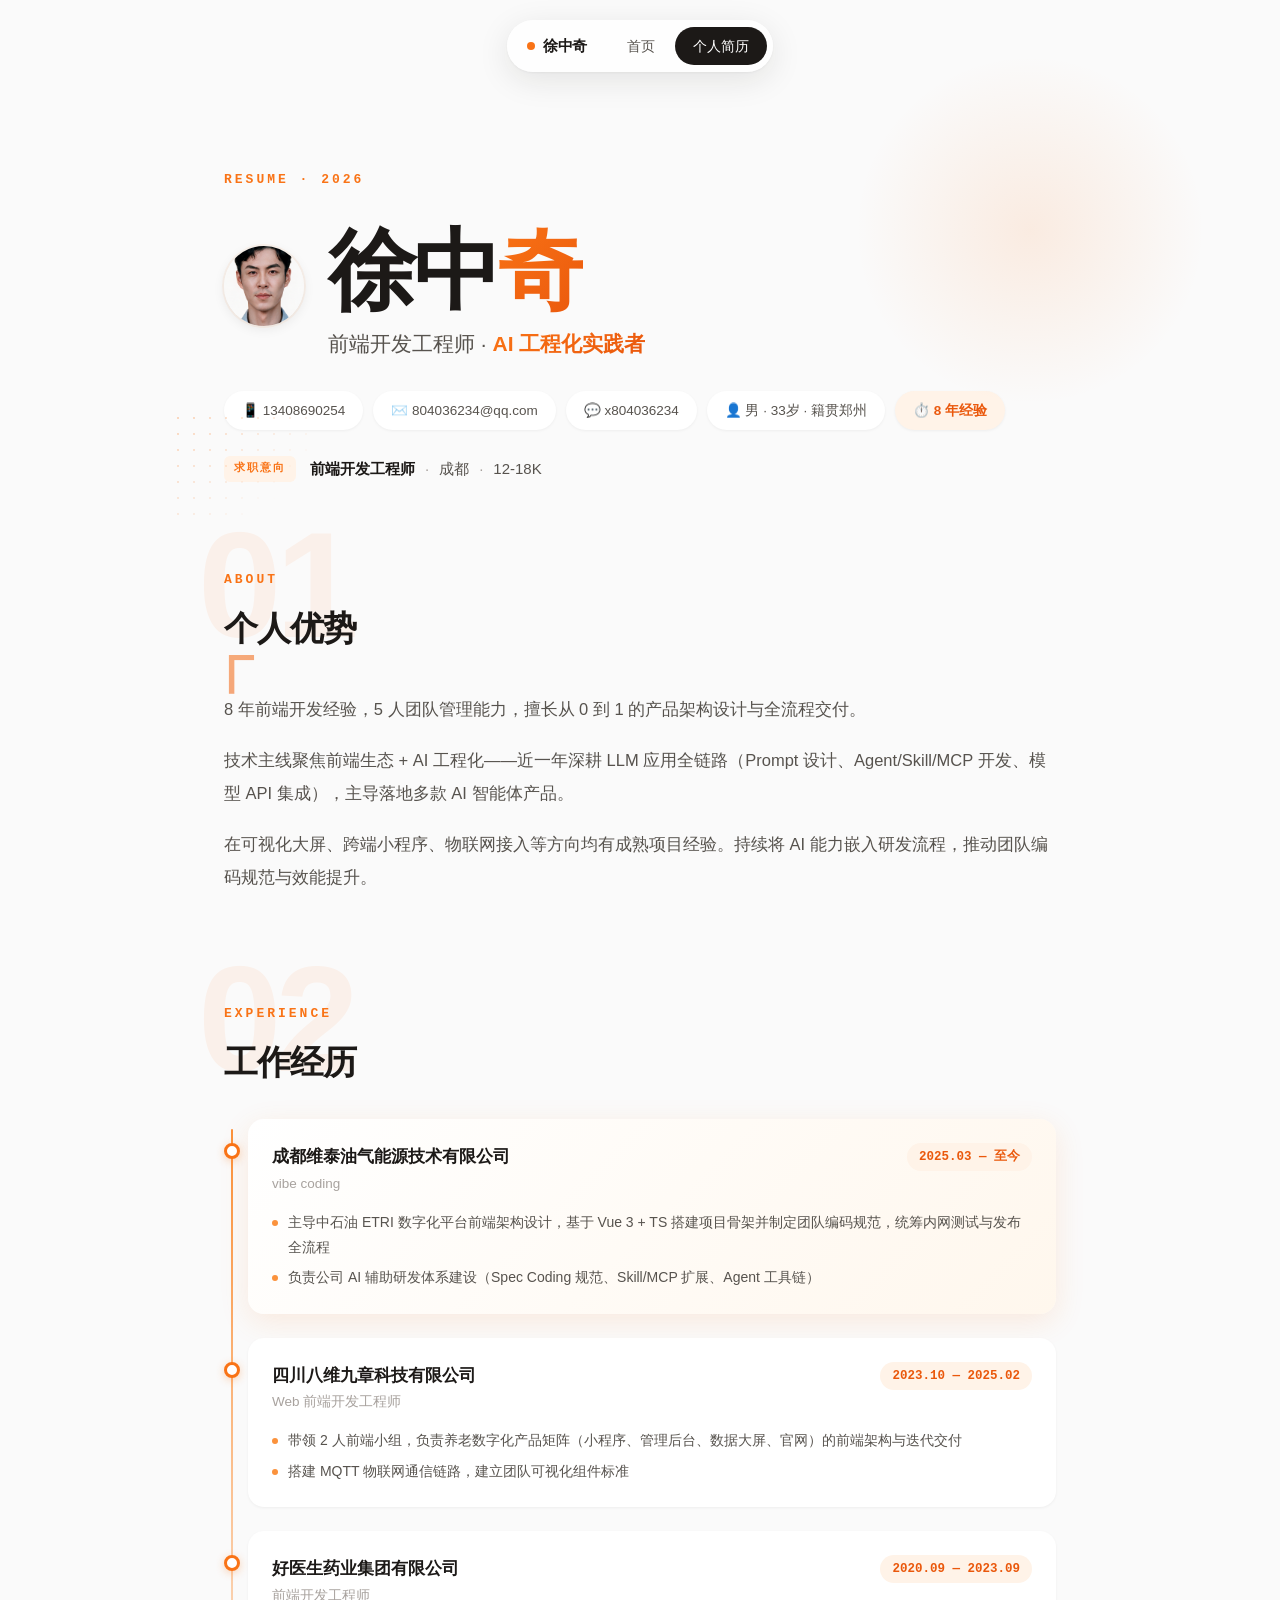
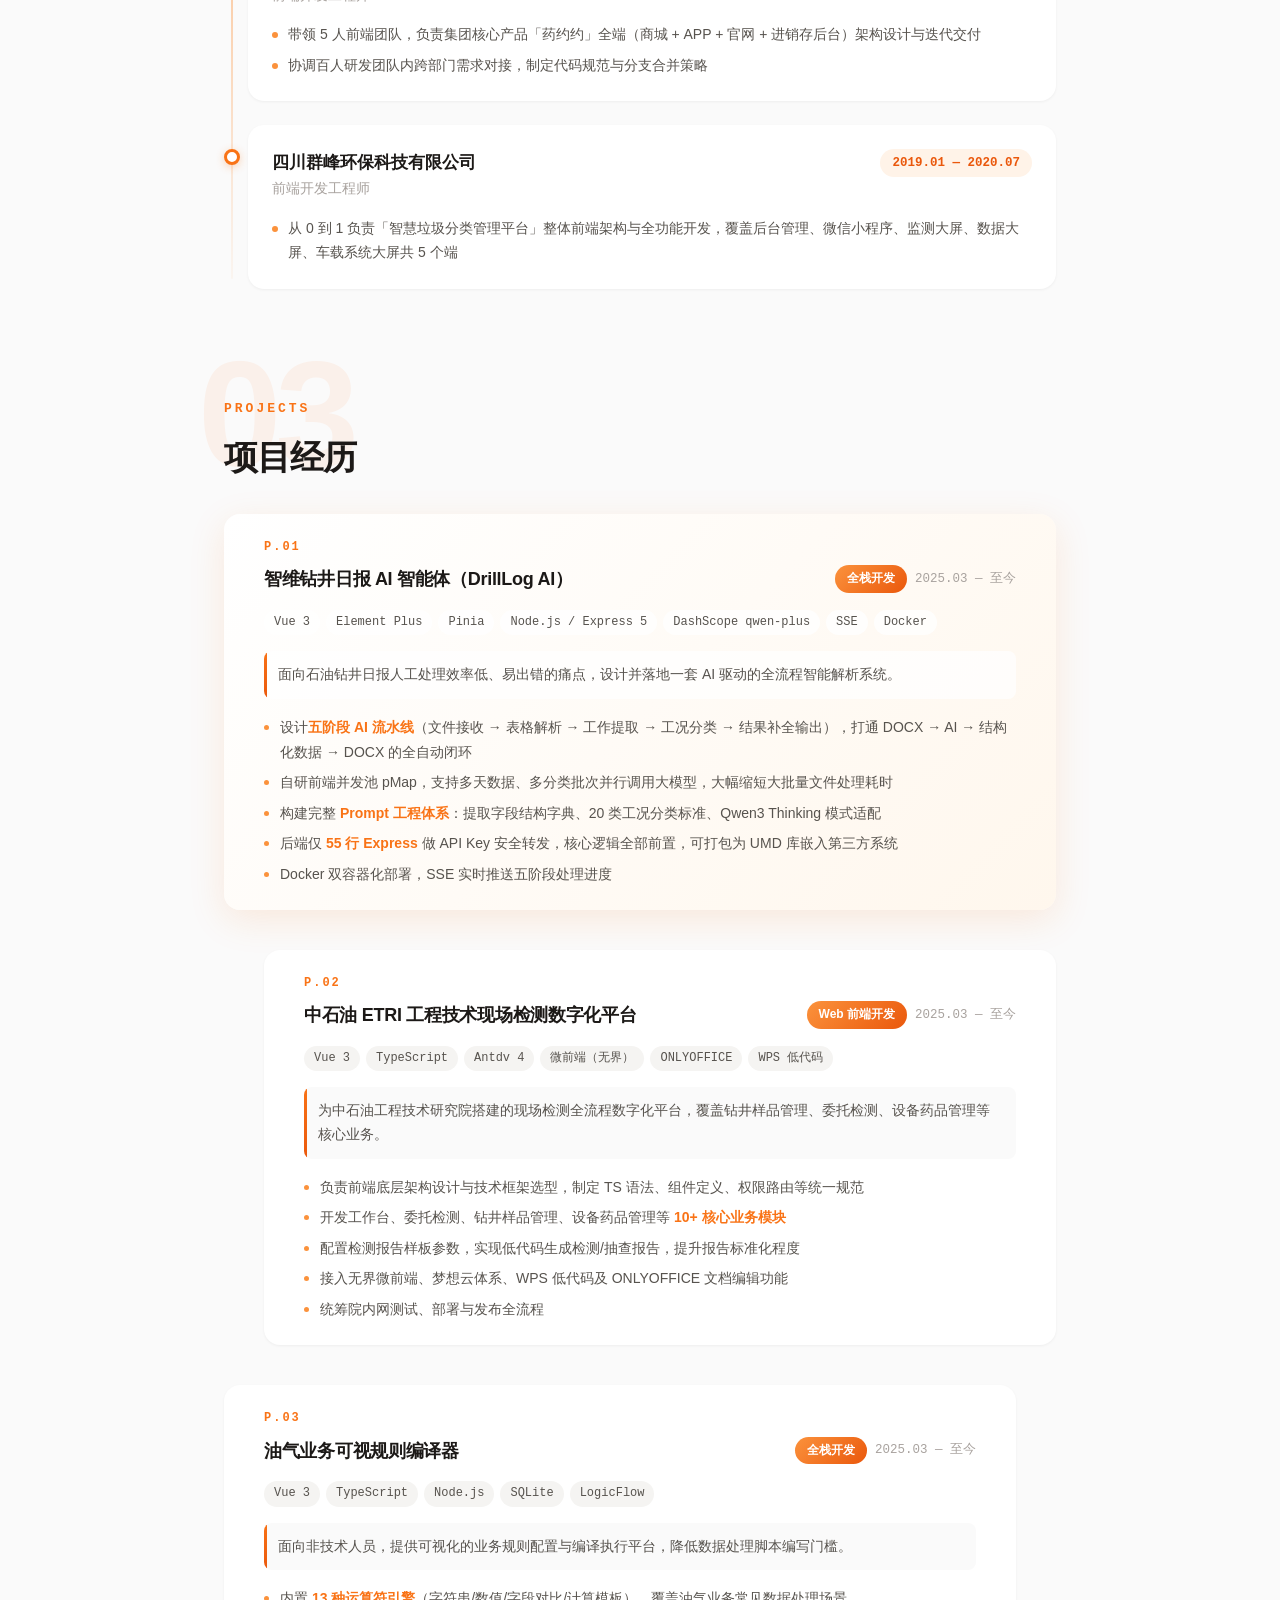
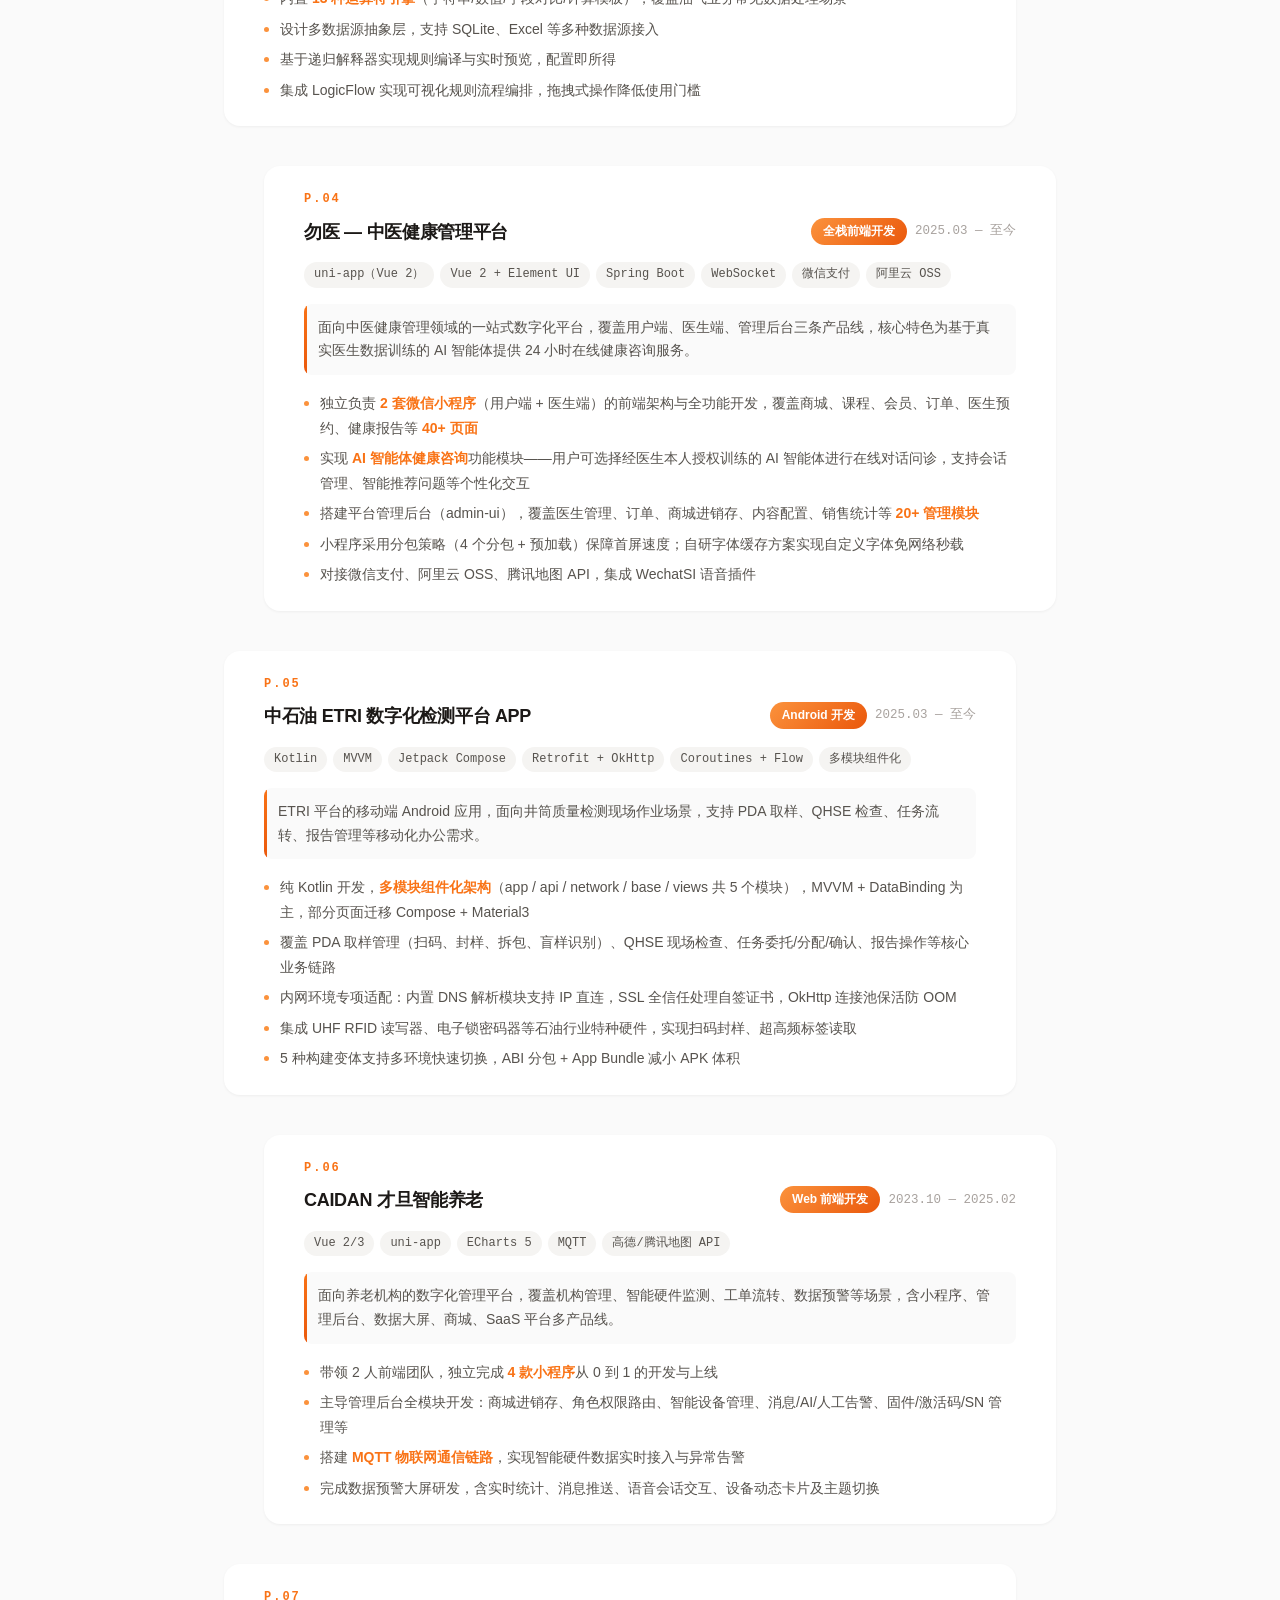
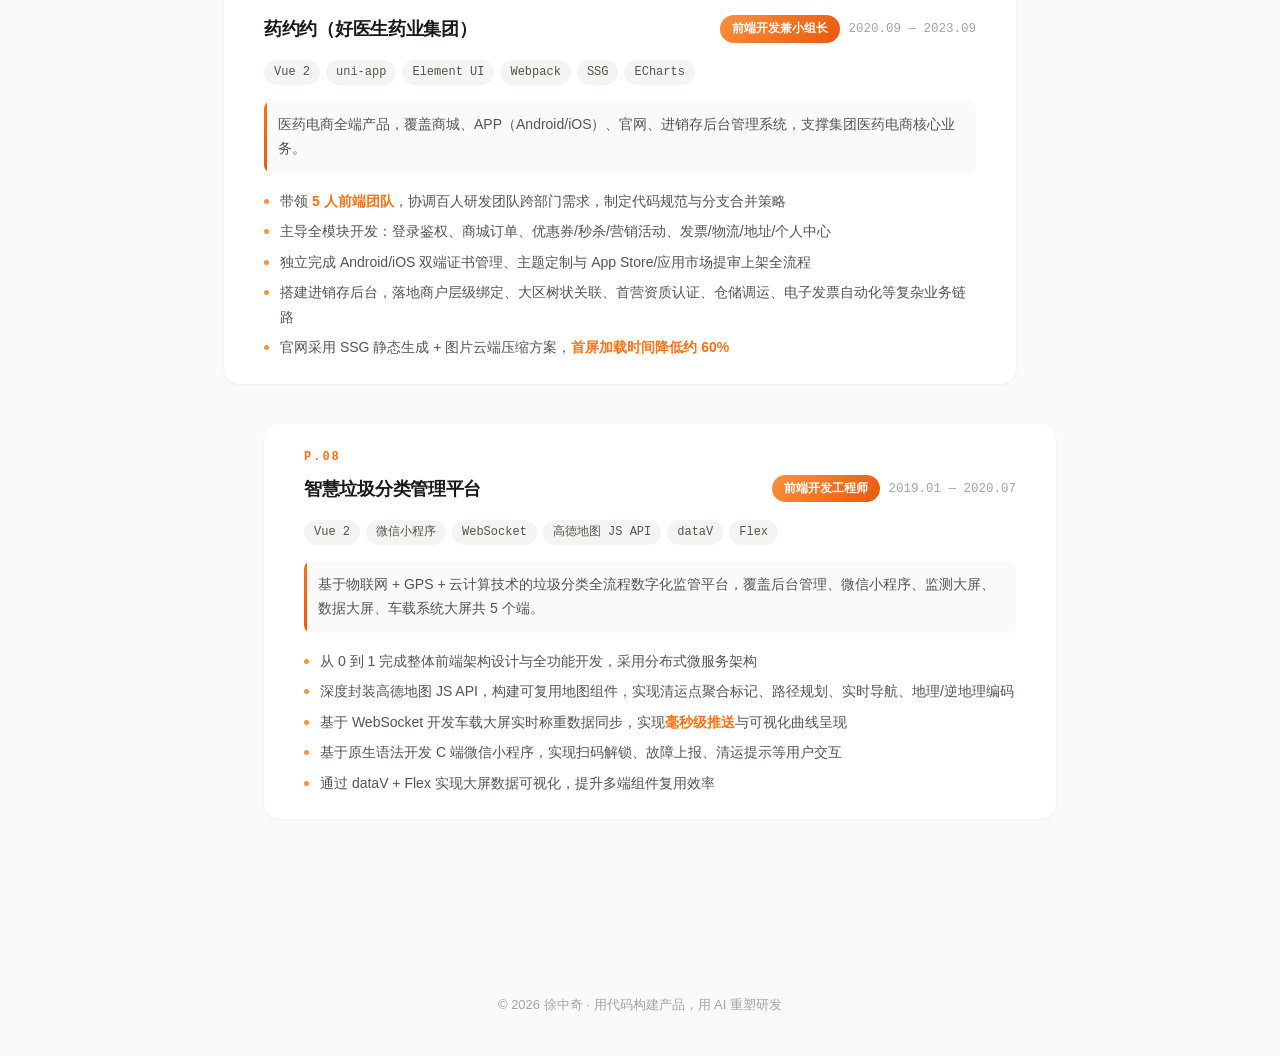
==== commit 159bce63: "调整头像位置：与姓名左侧对齐" ====
--- a/resume.html
+++ b/resume.html
@@ -22,10 +22,10 @@
     <div class="resume-page">
         <!-- 页头 -->
         <header class="r-hero">
+            <div class="r-kicker">Resume · 2026</div>
             <div class="r-hero-layout">
                 <img src="images/icon.png" alt="徐中奇" class="r-avatar">
                 <div class="r-hero-content">
-                    <div class="r-kicker">Resume · 2026</div>
                     <h1 class="r-name">徐中<span class="accent">奇</span></h1>
                     <div class="r-role">前端开发工程师 · <span>AI 工程化实践者</span></div>
                 </div>
--- a/css/style.css
+++ b/css/style.css
@@ -1150,8 +1150,9 @@
 
 .r-hero-layout {
     display: flex;
-    align-items: flex-start;
+    align-items: center;
     gap: 24px;
+    margin-top: 20px;
     margin-bottom: 30px;
 }
 
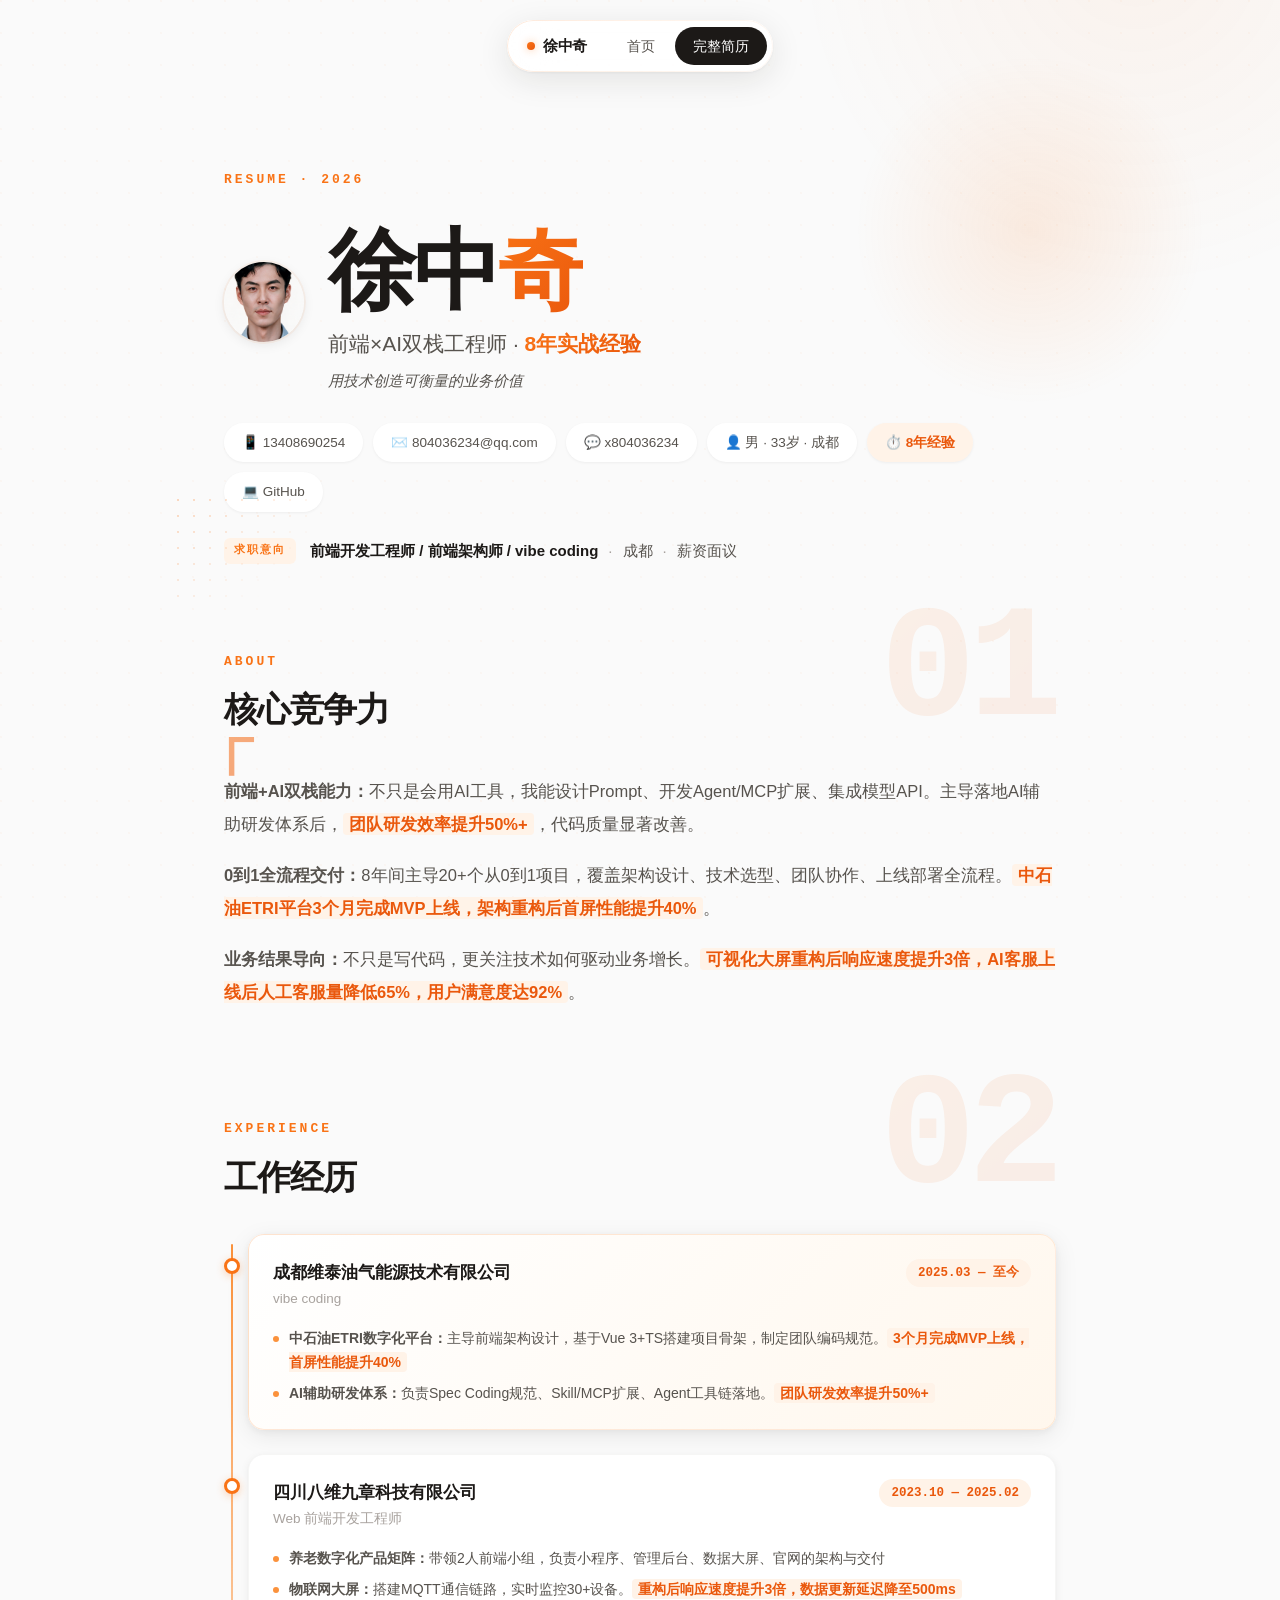
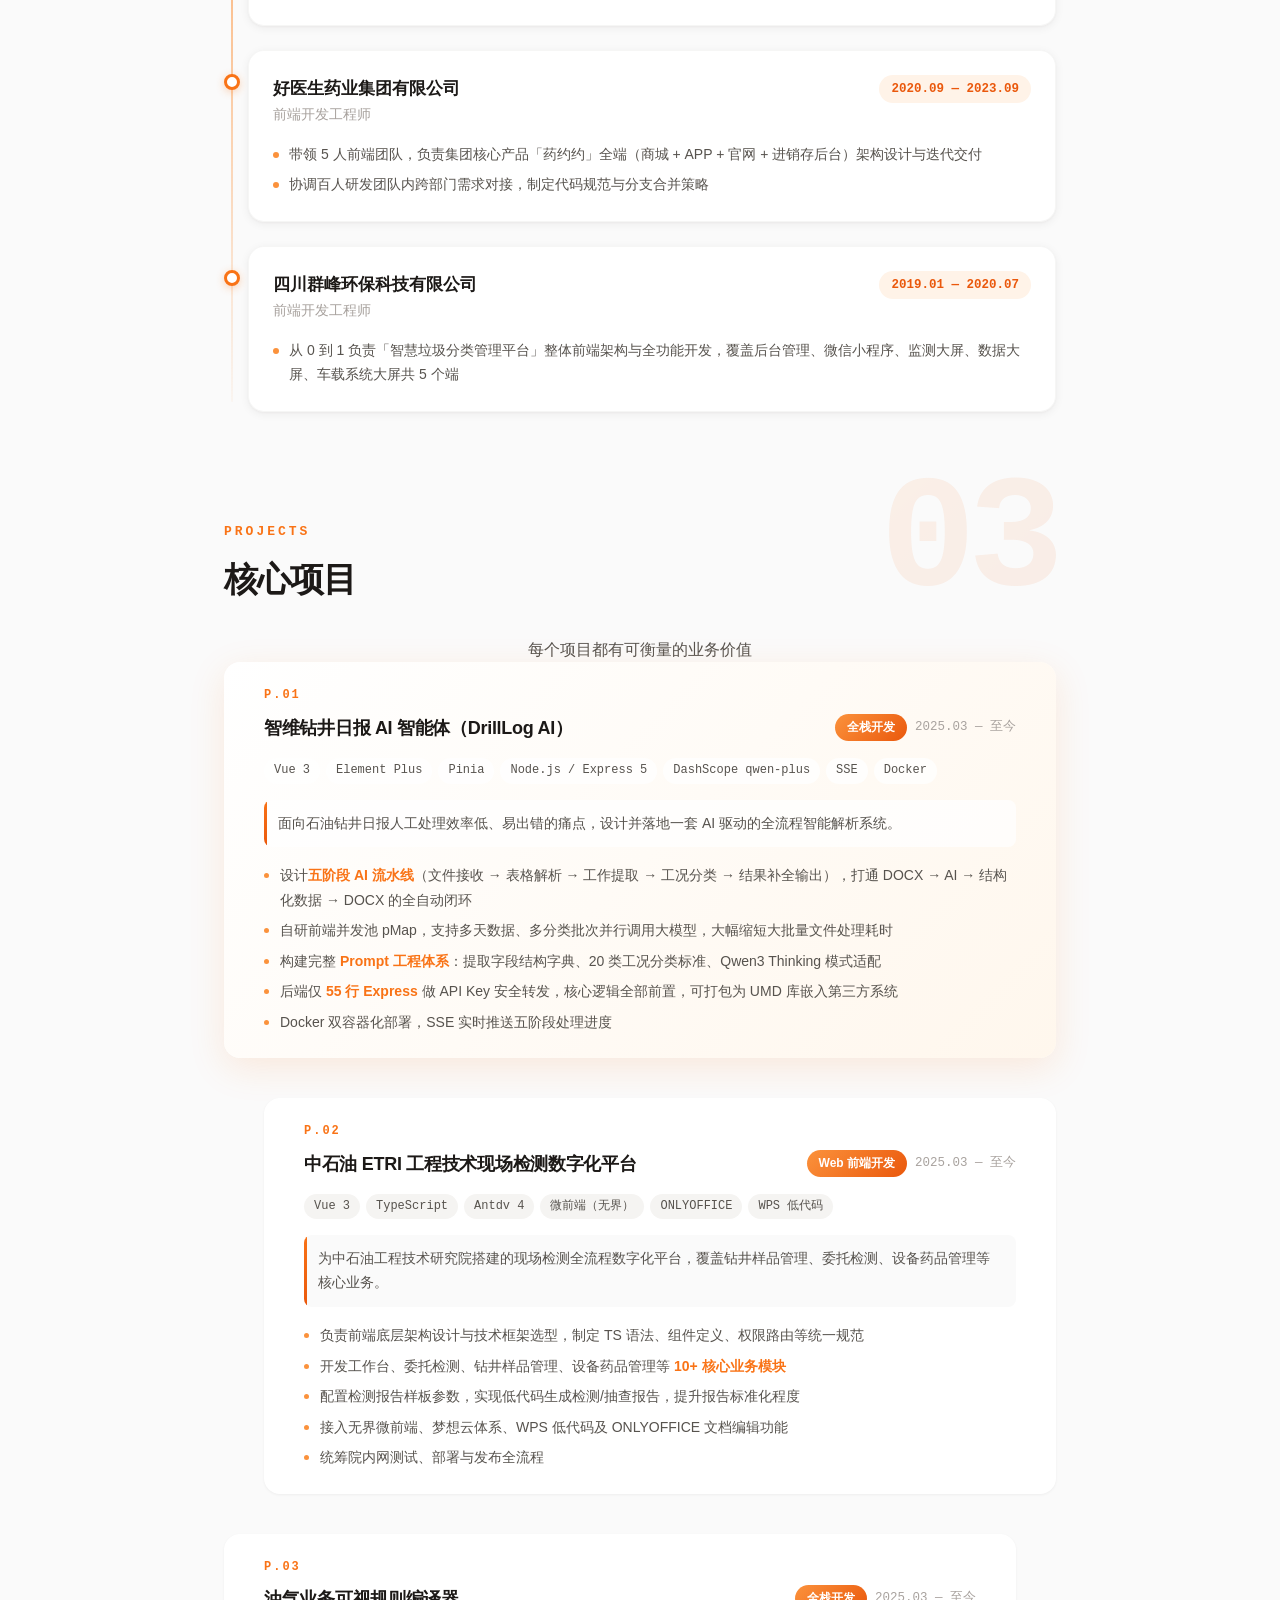
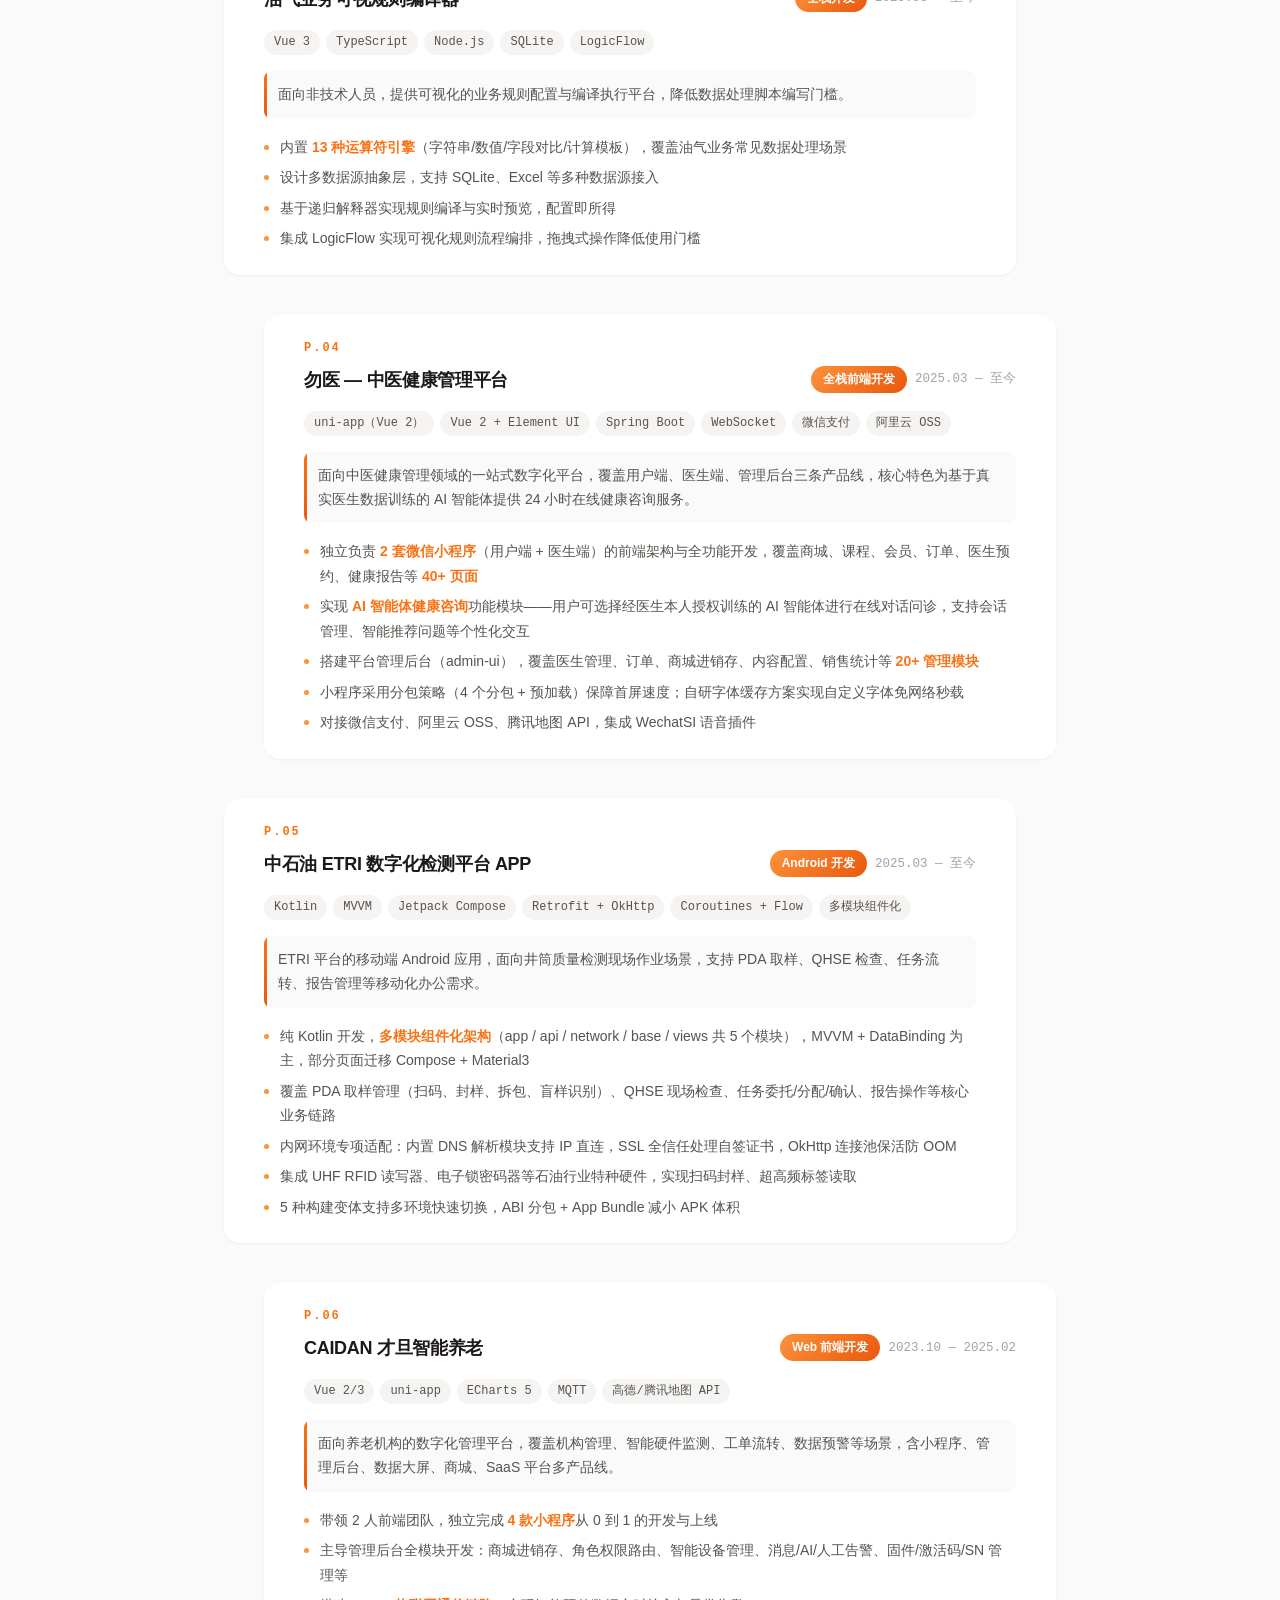
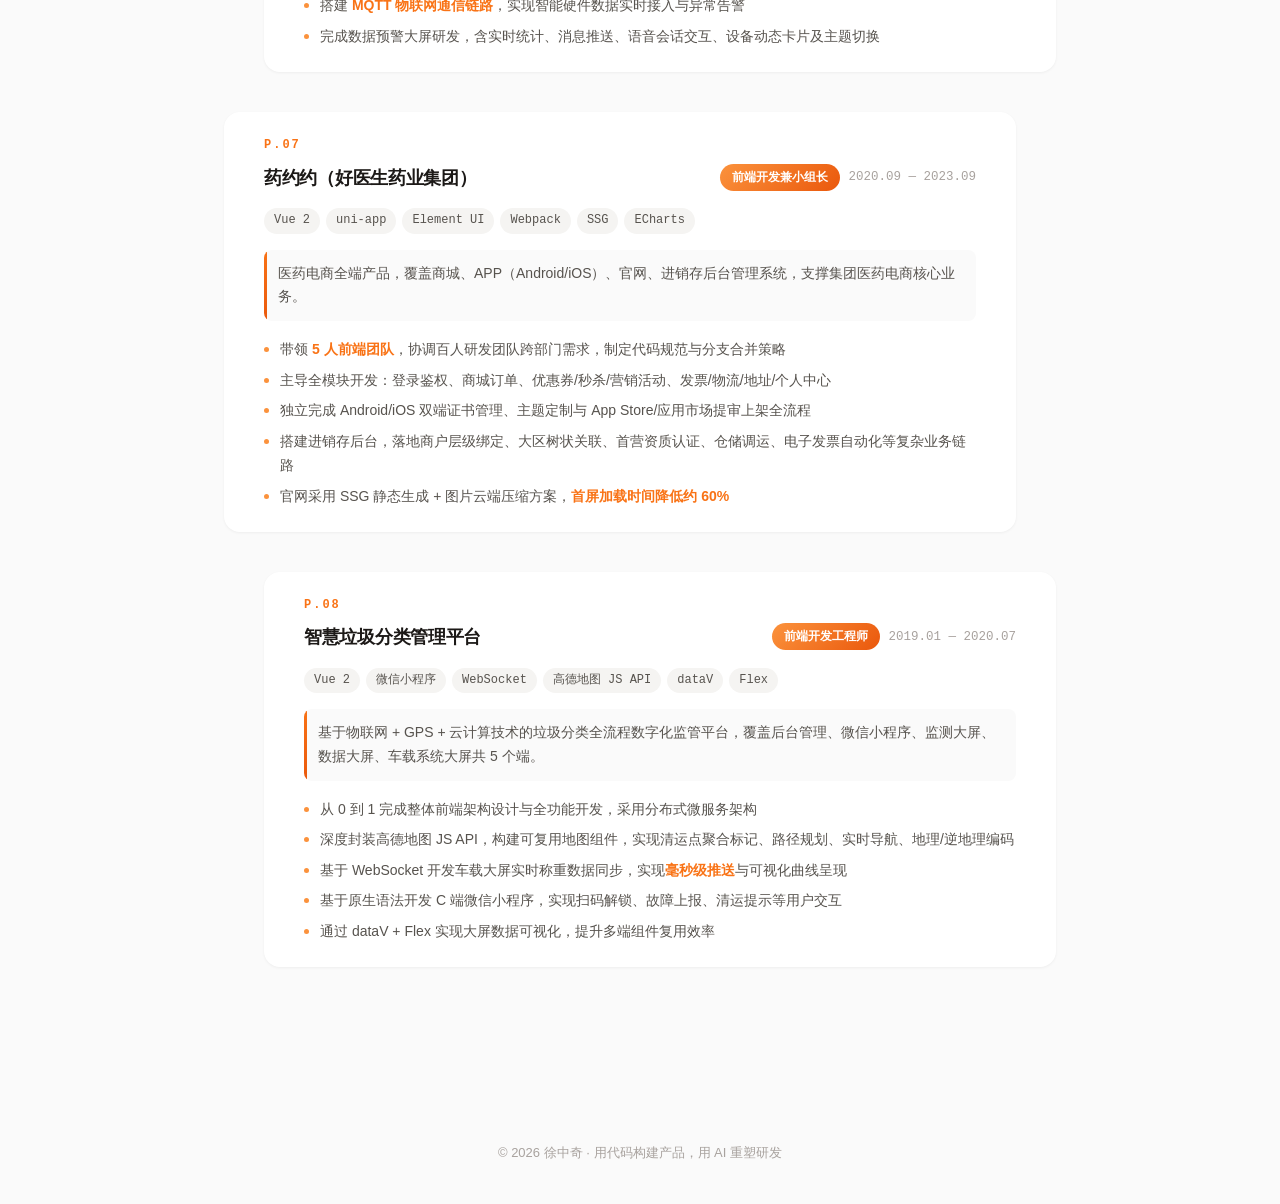
==== commit f85379c8: "feat: 升级到v2版本 - 添加AI特色功能和动画效果 - 首页新增hero highlights展示核心数据 - 添加Prompt/Agent/MCP代码演示，支持打字机效果 - 添加AI协作实" ====
--- a/resume.html
+++ b/resume.html
@@ -3,7 +3,8 @@
 <head>
     <meta charset="UTF-8">
     <meta name="viewport" content="width=device-width, initial-scale=1.0">
-    <title>个人简历 - 徐中奇</title>
+    <meta name="description" content="徐中奇完整简历 - 8年前端+AI双栈工程师">
+    <title>完整简历 - 徐中奇</title>
     <link rel="stylesheet" href="css/style.css">
     <noscript><style>.reveal { opacity: 1 !important; transform: none !important; }</style></noscript>
 </head>
@@ -11,10 +12,10 @@
     <!-- 悬浮胶囊导航 -->
     <nav class="navbar">
         <div class="nav-pill">
-            <a href="index.html" class="nav-brand"><span class="dot"></span>徐中奇</a>
+            <a href="index-v2.html" class="nav-brand"><span class="dot"></span>徐中奇</a>
             <div class="nav-menu">
-                <a href="index.html" class="nav-link">首页</a>
-                <a href="resume.html" class="nav-link active">个人简历</a>
+                <a href="index-v2.html" class="nav-link">首页</a>
+                <a href="resume-v2.html" class="nav-link active">完整简历</a>
             </div>
         </div>
     </nav>
@@ -27,21 +28,23 @@
                 <img src="images/icon.png" alt="徐中奇" class="r-avatar">
                 <div class="r-hero-content">
                     <h1 class="r-name">徐中<span class="accent">奇</span></h1>
-                    <div class="r-role">前端开发工程师 · <span>AI 工程化实践者</span></div>
+                    <div class="r-role">前端×AI双栈工程师 · <span>8年实战经验</span></div>
+                    <p class="r-slogan">用技术创造可衡量的业务价值</p>
                 </div>
             </div>
             <div class="r-chips">
                 <a class="r-chip" href="tel:13408690254">📱 13408690254</a>
                 <a class="r-chip" href="mailto:804036234@qq.com">✉️ 804036234@qq.com</a>
                 <span class="r-chip">💬 x804036234</span>
-                <span class="r-chip">👤 男 · 33岁 · 籍贯郑州</span>
-                <span class="r-chip hl">⏱️ 8 年经验</span>
+                <span class="r-chip">👤 男 · 33岁 · 成都</span>
+                <span class="r-chip hl">⏱️ 8年经验</span>
+                <a class="r-chip" href="https://github.com/xbb930504-svg" target="_blank">💻 GitHub</a>
             </div>
             <div class="r-intent">
                 <span class="i-label">求职意向</span>
-                <strong>前端开发工程师</strong>
+                <strong>前端开发工程师 / 前端架构师 / vibe coding</strong>
                 <span class="i-sep">·</span> 成都
-                <span class="i-sep">·</span> 12-18K
+                <span class="i-sep">·</span> 薪资面议
             </div>
         </header>
 
@@ -50,11 +53,11 @@
             <section class="r-section reveal">
                 <div class="r-watermark">01</div>
                 <div class="r-kicker">About</div>
-                <h2 class="r-title">个人优势</h2>
+                <h2 class="r-title">核心竞争力</h2>
                 <div class="manifesto">
-                    <p>8 年前端开发经验，5 人团队管理能力，擅长从 0 到 1 的产品架构设计与全流程交付。</p>
-                    <p>技术主线聚焦前端生态 + AI 工程化——近一年深耕 LLM 应用全链路（Prompt 设计、Agent/Skill/MCP 开发、模型 API 集成），主导落地多款 AI 智能体产品。</p>
-                    <p>在可视化大屏、跨端小程序、物联网接入等方向均有成熟项目经验。持续将 AI 能力嵌入研发流程，推动团队编码规范与效能提升。</p>
+                    <p><strong>前端+AI双栈能力：</strong>不只是会用AI工具，我能设计Prompt、开发Agent/MCP扩展、集成模型API。主导落地AI辅助研发体系后，<span class="highlight">团队研发效率提升50%+</span>，代码质量显著改善。</p>
+                    <p><strong>0到1全流程交付：</strong>8年间主导20+个从0到1项目，覆盖架构设计、技术选型、团队协作、上线部署全流程。<span class="highlight">中石油ETRI平台3个月完成MVP上线，架构重构后首屏性能提升40%</span>。</p>
+                    <p><strong>业务结果导向：</strong>不只是写代码，更关注技术如何驱动业务增长。<span class="highlight">可视化大屏重构后响应速度提升3倍，AI客服上线后人工客服量降低65%，用户满意度达92%</span>。</p>
                 </div>
             </section>
 
@@ -75,8 +78,8 @@
                                 <span class="tl-date">2025.03 — 至今</span>
                             </div>
                             <ul>
-                                <li>主导中石油 ETRI 数字化平台前端架构设计，基于 Vue 3 + TS 搭建项目骨架并制定团队编码规范，统筹内网测试与发布全流程</li>
-                                <li>负责公司 AI 辅助研发体系建设（Spec Coding 规范、Skill/MCP 扩展、Agent 工具链）</li>
+                                <li><strong>中石油ETRI数字化平台：</strong>主导前端架构设计，基于Vue 3+TS搭建项目骨架，制定团队编码规范。<span class="highlight">3个月完成MVP上线，首屏性能提升40%</span></li>
+                                <li><strong>AI辅助研发体系：</strong>负责Spec Coding规范、Skill/MCP扩展、Agent工具链落地。<span class="highlight">团队研发效率提升50%+</span></li>
                             </ul>
                         </div>
                     </div>
@@ -91,8 +94,8 @@
                                 <span class="tl-date">2023.10 — 2025.02</span>
                             </div>
                             <ul>
-                                <li>带领 2 人前端小组，负责养老数字化产品矩阵（小程序、管理后台、数据大屏、官网）的前端架构与迭代交付</li>
-                                <li>搭建 MQTT 物联网通信链路，建立团队可视化组件标准</li>
+                                <li><strong>养老数字化产品矩阵：</strong>带领2人前端小组，负责小程序、管理后台、数据大屏、官网的架构与交付</li>
+                                <li><strong>物联网大屏：</strong>搭建MQTT通信链路，实时监控30+设备。<span class="highlight">重构后响应速度提升3倍，数据更新延迟降至500ms</span></li>
                             </ul>
                         </div>
                     </div>
@@ -134,7 +137,8 @@
             <section class="r-section reveal">
                 <div class="r-watermark">03</div>
                 <div class="r-kicker">Projects</div>
-                <h2 class="r-title">项目经历</h2>
+                <h2 class="r-title">核心项目</h2>
+                <p class="section-desc">每个项目都有可衡量的业务价值</p>
                 <div class="proj-flow">
                     <article class="proj-card featured">
                         <span class="proj-index">P.01</span>
--- a/css/style.css
+++ b/css/style.css
@@ -19,16 +19,21 @@
     --c-text-2: #57534e;
     --c-text-3: #a8a29e;
 
-    /* 渐变 */
+    /* 渐变 - 增强层次 */
     --grad-text: linear-gradient(135deg, #f97316 0%, #ea580c 100%);
     --grad-tag: linear-gradient(135deg, #fb923c 0%, #ea580c 100%);
-
-    /* 阴影 - 无边框设计的核心 */
+    --grad-glow: linear-gradient(135deg, rgba(249, 115, 22, 0.15) 0%, rgba(234, 88, 12, 0.05) 100%);
+    --grad-shine: linear-gradient(180deg, rgba(255, 255, 255, 0.8) 0%, rgba(255, 255, 255, 0) 100%);
+    --grad-border: linear-gradient(135deg, rgba(249, 115, 22, 0.3), rgba(251, 146, 60, 0.2), rgba(249, 115, 22, 0.1));
+
+    /* 阴影 - 增强立体感 */
     --shadow-xs: 0 1px 3px rgba(28, 25, 23, 0.05);
-    --shadow-sm: 0 2px 10px rgba(28, 25, 23, 0.06);
-    --shadow-md: 0 6px 24px rgba(28, 25, 23, 0.08);
-    --shadow-lg: 0 12px 40px rgba(28, 25, 23, 0.10);
-    --shadow-orange: 0 6px 20px rgba(249, 115, 22, 0.25);
+    --shadow-sm: 0 2px 10px rgba(28, 25, 23, 0.06), 0 1px 3px rgba(28, 25, 23, 0.04);
+    --shadow-md: 0 6px 24px rgba(28, 25, 23, 0.08), 0 2px 8px rgba(28, 25, 23, 0.06);
+    --shadow-lg: 0 12px 40px rgba(28, 25, 23, 0.10), 0 4px 16px rgba(28, 25, 23, 0.08);
+    --shadow-xl: 0 20px 60px rgba(28, 25, 23, 0.12), 0 8px 24px rgba(28, 25, 23, 0.10);
+    --shadow-orange: 0 8px 32px rgba(249, 115, 22, 0.20), 0 3px 12px rgba(249, 115, 22, 0.15);
+    --shadow-orange-lg: 0 16px 48px rgba(249, 115, 22, 0.25), 0 6px 20px rgba(249, 115, 22, 0.20);
 
     /* 间距 */
     --sp-xs: 8px;
@@ -57,6 +62,39 @@
     line-height: 1.6;
     -webkit-font-smoothing: antialiased;
     -moz-osx-font-smoothing: grayscale;
+    position: relative;
+    overflow-x: hidden;
+}
+
+/* 全局背景装饰 - 极淡的点阵网格 */
+body::before {
+    content: '';
+    position: fixed;
+    inset: 0;
+    background-image: 
+        radial-gradient(circle at 1px 1px, rgba(249, 115, 22, 0.03) 1px, transparent 0);
+    background-size: 32px 32px;
+    pointer-events: none;
+    z-index: 0;
+}
+
+/* 全局渐变光晕 - 随滚动轻微变化 */
+body::after {
+    content: '';
+    position: fixed;
+    top: -50%;
+    right: -20%;
+    width: 800px;
+    height: 800px;
+    background: radial-gradient(circle, rgba(249, 115, 22, 0.06) 0%, transparent 60%);
+    pointer-events: none;
+    z-index: 0;
+    animation: float-glow 20s ease-in-out infinite;
+}
+
+@keyframes float-glow {
+    0%, 100% { transform: translate(0, 0) scale(1); opacity: 0.6; }
+    50% { transform: translate(-100px, 100px) scale(1.1); opacity: 0.8; }
 }
 
 ::selection { background: var(--c-accent); color: white; }
@@ -65,6 +103,8 @@
     max-width: 1080px;
     margin: 0 auto;
     padding: 0 var(--sp-md);
+    position: relative;
+    z-index: 1;
 }
 
 a { color: inherit; }
@@ -90,11 +130,30 @@
     align-items: center;
     gap: 6px;
     padding: 6px;
-    background: rgba(255, 255, 255, 0.75);
+    background: rgba(255, 255, 255, 0.85);
     backdrop-filter: blur(24px) saturate(180%);
     -webkit-backdrop-filter: blur(24px) saturate(180%);
     border-radius: 100px;
-    box-shadow: 0 8px 32px rgba(28, 25, 23, 0.10), 0 1px 3px rgba(28, 25, 23, 0.05);
+    box-shadow: 
+        0 8px 32px rgba(28, 25, 23, 0.10), 
+        0 1px 3px rgba(28, 25, 23, 0.05),
+        inset 0 1px 0 rgba(255, 255, 255, 0.8);
+    position: relative;
+}
+
+/* 导航栏微光效果 */
+.nav-pill::before {
+    content: '';
+    position: absolute;
+    inset: 0;
+    border-radius: 100px;
+    padding: 1px;
+    background: var(--grad-border);
+    -webkit-mask: linear-gradient(#fff 0 0) content-box, linear-gradient(#fff 0 0);
+    -webkit-mask-composite: xor;
+    mask-composite: exclude;
+    opacity: 0.5;
+    pointer-events: none;
 }
 
 .nav-brand {
@@ -115,8 +174,15 @@
 .nav-brand .dot {
     width: 8px;
     height: 8px;
-    background: var(--c-accent);
+    background: var(--grad-text);
     border-radius: 50%;
+    box-shadow: 0 0 8px rgba(249, 115, 22, 0.4);
+    animation: pulse-dot 2s ease-in-out infinite;
+}
+
+@keyframes pulse-dot {
+    0%, 100% { transform: scale(1); opacity: 1; }
+    50% { transform: scale(1.15); opacity: 0.9; }
 }
 
 .nav-menu {
@@ -159,11 +225,17 @@
     position: absolute;
     inset: 0;
     background-image:
-        linear-gradient(rgba(249, 115, 22, 0.04) 1px, transparent 1px),
-        linear-gradient(90deg, rgba(249, 115, 22, 0.04) 1px, transparent 1px);
+        linear-gradient(rgba(249, 115, 22, 0.05) 1.5px, transparent 1.5px),
+        linear-gradient(90deg, rgba(249, 115, 22, 0.05) 1.5px, transparent 1.5px);
     background-size: 60px 60px;
     mask-image: radial-gradient(ellipse 80% 60% at 50% 40%, black, transparent);
     -webkit-mask-image: radial-gradient(ellipse 80% 60% at 50% 40%, black, transparent);
+    animation: grid-flow 40s linear infinite;
+}
+
+@keyframes grid-flow {
+    0% { background-position: 0 0, 0 0; }
+    100% { background-position: 60px 60px, 60px 60px; }
 }
 
 .hero::after {
@@ -172,10 +244,21 @@
     top: -200px;
     left: 50%;
     transform: translateX(-50%);
-    width: 800px;
-    height: 600px;
-    background: radial-gradient(circle, rgba(249, 115, 22, 0.13) 0%, transparent 60%);
+    width: 900px;
+    height: 700px;
+    background: radial-gradient(
+        circle, 
+        rgba(249, 115, 22, 0.16) 0%,
+        rgba(251, 146, 60, 0.10) 30%, 
+        transparent 65%
+    );
     pointer-events: none;
+    animation: glow-pulse 8s ease-in-out infinite;
+}
+
+@keyframes glow-pulse {
+    0%, 100% { opacity: 0.8; transform: translateX(-50%) scale(1); }
+    50% { opacity: 1; transform: translateX(-50%) scale(1.05); }
 }
 
 .hero-inner {
@@ -239,6 +322,7 @@
     letter-spacing: -2px;
     line-height: 1.05;
     margin-bottom: var(--sp-md);
+    text-shadow: 0 2px 20px rgba(28, 25, 23, 0.03);
 }
 
 .hero h1 .accent {
@@ -246,6 +330,22 @@
     -webkit-background-clip: text;
     -webkit-text-fill-color: transparent;
     background-clip: text;
+    position: relative;
+    display: inline-block;
+}
+
+/* 关键词微光效果 */
+.hero h1 .accent::after {
+    content: attr(data-text);
+    position: absolute;
+    inset: 0;
+    background: var(--grad-text);
+    -webkit-background-clip: text;
+    -webkit-text-fill-color: transparent;
+    background-clip: text;
+    filter: blur(12px);
+    opacity: 0.3;
+    z-index: -1;
 }
 
 .hero-sub {
@@ -278,26 +378,64 @@
 }
 
 .btn-primary {
-    background: var(--c-text);
+    background: linear-gradient(135deg, #1c1917 0%, #000 100%);
     color: white;
-    box-shadow: var(--shadow-sm);
+    box-shadow: var(--shadow-md);
+    position: relative;
+    overflow: hidden;
+}
+
+/* 按钮微光扫过效果 */
+.btn-primary::before {
+    content: '';
+    position: absolute;
+    top: 0;
+    left: -100%;
+    width: 100%;
+    height: 100%;
+    background: linear-gradient(90deg, transparent, rgba(255, 255, 255, 0.15), transparent);
+    transition: left 0.5s;
+}
+
+.btn-primary:hover::before {
+    left: 100%;
 }
 
 .btn-primary:hover {
     transform: translateY(-2px);
-    box-shadow: var(--shadow-md);
-    background: #000;
+    box-shadow: var(--shadow-lg);
 }
 
 .btn-outline {
     background: var(--c-bg-card);
     color: var(--c-text);
-    box-shadow: var(--shadow-xs);
+    box-shadow: var(--shadow-sm);
+    position: relative;
+    border: 1px solid rgba(249, 115, 22, 0.08);
+}
+
+.btn-outline::before {
+    content: '';
+    position: absolute;
+    inset: 0;
+    border-radius: 12px;
+    padding: 1px;
+    background: var(--grad-border);
+    -webkit-mask: linear-gradient(#fff 0 0) content-box, linear-gradient(#fff 0 0);
+    -webkit-mask-composite: xor;
+    mask-composite: exclude;
+    opacity: 0;
+    transition: opacity 0.3s;
+}
+
+.btn-outline:hover::before {
+    opacity: 1;
 }
 
 .btn-outline:hover {
     transform: translateY(-2px);
-    box-shadow: var(--shadow-sm);
+    box-shadow: var(--shadow-md);
+    border-color: rgba(249, 115, 22, 0.15);
 }
 
 /* ========================================
@@ -424,34 +562,70 @@
     background: var(--grad-tag);
     color: white;
     box-shadow: var(--shadow-orange);
+    position: relative;
+    overflow: hidden;
+}
+
+/* t1标签光泽效果 */
+.tag.t1::before {
+    content: '';
+    position: absolute;
+    top: 0;
+    left: -100%;
+    width: 50%;
+    height: 100%;
+    background: linear-gradient(90deg, transparent, rgba(255, 255, 255, 0.3), transparent);
+    transition: left 0.6s;
+}
+
+.tag.t1:hover::before {
+    left: 150%;
 }
 
 .tag.t1:hover {
-    transform: translateY(-3px) scale(1.05);
-    box-shadow: 0 10px 28px rgba(249, 115, 22, 0.38);
+    transform: translateY(-4px) scale(1.06);
+    box-shadow: var(--shadow-orange-lg);
 }
 
 .tag.t2 {
     background: var(--c-accent-tint);
     color: var(--c-accent-dim);
+    position: relative;
+    box-shadow: 0 2px 8px rgba(249, 115, 22, 0.08);
+}
+
+.tag.t2::after {
+    content: '';
+    position: absolute;
+    inset: 0;
+    border-radius: 100px;
+    background: var(--grad-glow);
+    opacity: 0;
+    transition: opacity 0.3s;
+}
+
+.tag.t2:hover::after {
+    opacity: 1;
 }
 
 .tag.t2:hover {
-    transform: translateY(-3px) scale(1.05);
-    background: #ffe8d3;
-    box-shadow: 0 8px 20px rgba(249, 115, 22, 0.16);
+    transform: translateY(-4px) scale(1.06);
+    box-shadow: 0 8px 24px rgba(249, 115, 22, 0.18);
 }
 
 .tag.t3 {
     background: var(--c-bg-soft);
     color: var(--c-text-2);
+    box-shadow: 0 2px 6px rgba(28, 25, 23, 0.04);
+    border: 1px solid rgba(249, 115, 22, 0.06);
 }
 
 .tag.t3:hover {
-    transform: translateY(-3px) scale(1.05);
+    transform: translateY(-4px) scale(1.06);
     background: #eceae7;
     color: var(--c-text);
-    box-shadow: 0 8px 20px rgba(28, 25, 23, 0.08);
+    box-shadow: 0 8px 20px rgba(28, 25, 23, 0.10);
+    border-color: rgba(249, 115, 22, 0.12);
 }
 
 /* ========================================
@@ -712,15 +886,48 @@
     background: linear-gradient(135deg, #ffffff 0%, #fff7ed 100%);
     border-radius: var(--r-xl);
     padding: clamp(32px, 5vw, 56px);
-    box-shadow: 0 12px 40px rgba(249, 115, 22, 0.12);
+    box-shadow: var(--shadow-lg);
     overflow: hidden;
     margin-bottom: var(--sp-md);
-    transition: all 0.35s;
+    transition: all 0.4s cubic-bezier(0.16, 1, 0.3, 1);
+    border: 1px solid rgba(249, 115, 22, 0.08);
+}
+
+/* 卡片顶部光泽 */
+.proj-hero::before {
+    content: '';
+    position: absolute;
+    top: 0;
+    left: 0;
+    right: 0;
+    height: 1px;
+    background: var(--grad-shine);
+}
+
+/* 卡片边缘光晕 */
+.proj-hero::after {
+    content: '';
+    position: absolute;
+    inset: -1px;
+    border-radius: var(--r-xl);
+    padding: 1px;
+    background: var(--grad-border);
+    -webkit-mask: linear-gradient(#fff 0 0) content-box, linear-gradient(#fff 0 0);
+    -webkit-mask-composite: xor;
+    mask-composite: exclude;
+    opacity: 0;
+    transition: opacity 0.4s;
+    pointer-events: none;
+}
+
+.proj-hero:hover::after {
+    opacity: 0.6;
 }
 
 .proj-hero:hover {
-    box-shadow: 0 20px 60px rgba(249, 115, 22, 0.20);
-    transform: translateY(-4px);
+    box-shadow: var(--shadow-xl), 0 0 0 1px rgba(249, 115, 22, 0.12);
+    transform: translateY(-6px);
+    border-color: rgba(249, 115, 22, 0.15);
 }
 
 .proj-hero .proj-ghost {
@@ -786,14 +993,35 @@
     background: var(--c-bg-card);
     border-radius: var(--r-lg);
     padding: var(--sp-md);
-    box-shadow: var(--shadow-xs);
+    box-shadow: var(--shadow-sm);
     overflow: hidden;
-    transition: all 0.3s;
+    transition: all 0.4s cubic-bezier(0.16, 1, 0.3, 1);
+    border: 1px solid rgba(28, 25, 23, 0.04);
+}
+
+/* 卡片微妙渐变边框 */
+.proj-sub::before {
+    content: '';
+    position: absolute;
+    inset: 0;
+    border-radius: var(--r-lg);
+    padding: 1px;
+    background: linear-gradient(135deg, rgba(249, 115, 22, 0.08), transparent);
+    -webkit-mask: linear-gradient(#fff 0 0) content-box, linear-gradient(#fff 0 0);
+    -webkit-mask-composite: xor;
+    mask-composite: exclude;
+    opacity: 0;
+    transition: opacity 0.4s;
+}
+
+.proj-sub:hover::before {
+    opacity: 1;
 }
 
 .proj-sub:hover {
-    box-shadow: var(--shadow-md);
-    transform: translateY(-4px);
+    box-shadow: var(--shadow-lg);
+    transform: translateY(-6px);
+    border-color: rgba(249, 115, 22, 0.10);
 }
 
 .proj-sub .proj-ghost {
@@ -1279,15 +1507,19 @@
 .r-watermark {
     position: absolute;
     top: -60px;
-    left: -26px;
-    z-index: 0;
-    font-size: clamp(96px, 15vw, 150px);
-    font-weight: 800;
-    letter-spacing: -6px;
+    right: 0;
+    font-size: clamp(100px, 14vw, 160px);
+    font-weight: 900;
     line-height: 1;
-    color: rgba(249, 115, 22, 0.07);
+    background: var(--grad-text);
+    -webkit-background-clip: text;
+    -webkit-text-fill-color: transparent;
+    background-clip: text;
+    opacity: 0.08;
     pointer-events: none;
     user-select: none;
+    font-family: var(--mono);
+    letter-spacing: -0.05em;
 }
 
 .r-section > *:not(.r-watermark) {
@@ -1373,23 +1605,65 @@
     background: var(--c-bg-card);
     border-radius: var(--r-lg);
     padding: var(--sp-md);
-    box-shadow: var(--shadow-xs);
-    transition: all 0.25s;
+    box-shadow: var(--shadow-sm);
+    transition: all 0.35s cubic-bezier(0.16, 1, 0.3, 1);
+    border: 1px solid rgba(28, 25, 23, 0.04);
+    position: relative;
+}
+
+/* 卡片微妙渐变边框 */
+.tl-card::before {
+    content: '';
+    position: absolute;
+    inset: 0;
+    border-radius: var(--r-lg);
+    padding: 1px;
+    background: linear-gradient(135deg, rgba(249, 115, 22, 0.08), transparent);
+    -webkit-mask: linear-gradient(#fff 0 0) content-box, linear-gradient(#fff 0 0);
+    -webkit-mask-composite: xor;
+    mask-composite: exclude;
+    opacity: 0;
+    transition: opacity 0.35s;
+}
+
+.tl-card:hover::before {
+    opacity: 1;
 }
 
 .tl-card:hover {
-    box-shadow: var(--shadow-md);
-    transform: translateY(-2px);
-}
-
-/* 现任公司卡片：浅橙渐变底 */
+    box-shadow: var(--shadow-lg);
+    transform: translateY(-4px);
+    border-color: rgba(249, 115, 22, 0.10);
+}
+
+/* 现任公司卡片：浅橙渐变底 + 增强光晕 */
 .tl-card.featured {
     background: linear-gradient(135deg, #ffffff 0%, #fff7ed 100%);
-    box-shadow: 0 8px 30px rgba(249, 115, 22, 0.12);
+    box-shadow: var(--shadow-md);
+    border-color: rgba(249, 115, 22, 0.08);
+}
+
+.tl-card.featured::after {
+    content: '';
+    position: absolute;
+    inset: -1px;
+    border-radius: var(--r-lg);
+    padding: 1px;
+    background: var(--grad-border);
+    -webkit-mask: linear-gradient(#fff 0 0) content-box, linear-gradient(#fff 0 0);
+    -webkit-mask-composite: xor;
+    mask-composite: exclude;
+    opacity: 0.4;
+    pointer-events: none;
 }
 
 .tl-card.featured:hover {
-    box-shadow: 0 14px 44px rgba(249, 115, 22, 0.20);
+    box-shadow: var(--shadow-xl);
+    border-color: rgba(249, 115, 22, 0.15);
+}
+
+.tl-card.featured:hover::after {
+    opacity: 0.7;
 }
 
 .tl-top {
@@ -1663,3 +1937,759 @@
         margin-right: 0;
     }
 }
+
+/* ========================================
+   V2版本新增样式
+   ======================================== */
+
+/* Hero亮点数据 */
+.hero-highlights {
+    display: flex;
+    gap: var(--sp-lg);
+    justify-content: center;
+    margin-top: var(--sp-xl);
+    padding-top: var(--sp-lg);
+    border-top: 1px solid rgba(249, 115, 22, 0.1);
+}
+
+.hl-item {
+    text-align: center;
+}
+
+.hl-num {
+    font-size: clamp(32px, 4vw, 42px);
+    font-weight: 800;
+    background: var(--grad-text);
+    -webkit-background-clip: text;
+    -webkit-text-fill-color: transparent;
+    background-clip: text;
+    line-height: 1.2;
+    margin-bottom: 8px;
+}
+
+.hl-label {
+    font-size: 13px;
+    color: var(--c-text-3);
+    line-height: 1.5;
+}
+
+/* 独特价值section */
+.value-section {
+    padding: var(--sp-2xl) 0;
+    background: var(--c-bg);
+}
+
+.section-desc {
+    text-align: center;
+    color: var(--c-text-2);
+    font-size: 16px;
+    margin-top: 12px;
+    max-width: 600px;
+    margin-left: auto;
+    margin-right: auto;
+}
+
+.value-grid {
+    display: grid;
+    grid-template-columns: repeat(auto-fit, minmax(280px, 1fr));
+    gap: var(--sp-md);
+    margin-top: var(--sp-xl);
+}
+
+.value-card {
+    background: var(--c-bg-card);
+    border-radius: var(--r-lg);
+    padding: var(--sp-lg);
+    box-shadow: var(--shadow-sm);
+    border: 1px solid rgba(28, 25, 23, 0.04);
+    transition: all 0.35s cubic-bezier(0.16, 1, 0.3, 1);
+}
+
+.value-card:hover {
+    transform: translateY(-4px);
+    box-shadow: var(--shadow-lg);
+    border-color: rgba(249, 115, 22, 0.10);
+}
+
+.value-icon {
+    font-size: 36px;
+    margin-bottom: 16px;
+}
+
+.value-card h3 {
+    font-size: 19px;
+    font-weight: 700;
+    margin-bottom: 12px;
+    color: var(--c-text);
+}
+
+.value-card p {
+    font-size: 14.5px;
+    line-height: 1.7;
+    color: var(--c-text-2);
+    margin-bottom: 16px;
+}
+
+.value-proof {
+    font-size: 13px;
+    color: var(--c-accent);
+    background: var(--c-accent-tint);
+    padding: 8px 14px;
+    border-radius: 8px;
+    font-weight: 500;
+}
+
+/* 项目成果展示 */
+.proj-results {
+    display: flex;
+    gap: var(--sp-lg);
+    margin: var(--sp-md) 0;
+    padding: var(--sp-md) 0;
+    border-top: 1px dashed rgba(249, 115, 22, 0.15);
+    border-bottom: 1px dashed rgba(249, 115, 22, 0.15);
+}
+
+.proj-results.mini {
+    gap: var(--sp-md);
+    padding: var(--sp-sm) 0;
+    margin: var(--sp-sm) 0;
+}
+
+.result-item {
+    text-align: center;
+    flex: 1;
+}
+
+.result-num {
+    font-size: 28px;
+    font-weight: 800;
+    background: var(--grad-text);
+    -webkit-background-clip: text;
+    -webkit-text-fill-color: transparent;
+    background-clip: text;
+    line-height: 1.2;
+    margin-bottom: 6px;
+}
+
+.proj-results.mini .result-num {
+    font-size: 20px;
+}
+
+.result-label {
+    font-size: 12px;
+    color: var(--c-text-3);
+    line-height: 1.4;
+}
+
+.proj-results.mini .result-label {
+    font-size: 11px;
+}
+
+/* 社交证明section */
+.social-section {
+    padding: var(--sp-2xl) 0;
+    background: var(--c-bg-card);
+}
+
+.social-grid {
+    display: grid;
+    grid-template-columns: repeat(auto-fit, minmax(240px, 1fr));
+    gap: var(--sp-md);
+    margin-top: var(--sp-xl);
+}
+
+.social-card {
+    background: var(--c-bg);
+    border-radius: var(--r-lg);
+    padding: var(--sp-lg);
+    text-align: center;
+    transition: all 0.35s;
+    box-shadow: var(--shadow-xs);
+    border: 1px solid rgba(28, 25, 23, 0.04);
+    text-decoration: none;
+    color: inherit;
+    display: block;
+}
+
+.social-card:not(.disabled):hover {
+    transform: translateY(-4px);
+    box-shadow: var(--shadow-md);
+    border-color: rgba(249, 115, 22, 0.10);
+}
+
+.social-card.disabled {
+    opacity: 0.5;
+    cursor: not-allowed;
+}
+
+.social-icon {
+    font-size: 42px;
+    margin-bottom: 16px;
+}
+
+.social-card h3 {
+    font-size: 17px;
+    font-weight: 700;
+    margin-bottom: 8px;
+}
+
+.social-card p {
+    font-size: 13.5px;
+    color: var(--c-text-2);
+    margin-bottom: 12px;
+    line-height: 1.5;
+}
+
+.social-stat {
+    font-family: var(--mono);
+    font-size: 12px;
+    color: var(--c-accent);
+    background: var(--c-accent-tint);
+    padding: 6px 12px;
+    border-radius: 6px;
+    display: inline-block;
+}
+
+/* Section footer */
+.section-footer {
+    text-align: center;
+    margin-top: var(--sp-xl);
+}
+
+.link-more {
+    display: inline-flex;
+    align-items: center;
+    gap: 8px;
+    font-size: 15px;
+    font-weight: 600;
+    color: var(--c-accent-dim);
+    text-decoration: none;
+    padding: 12px 24px;
+    border-radius: 12px;
+    background: var(--c-accent-tint);
+    transition: all 0.3s;
+}
+
+.link-more:hover {
+    background: var(--c-accent-pale);
+    transform: translateX(4px);
+}
+
+/* 响应式调整 */
+@media (max-width: 768px) {
+    .hero-highlights {
+        flex-direction: column;
+        gap: var(--sp-md);
+    }
+    
+    .value-grid {
+        grid-template-columns: 1fr;
+    }
+    
+    .proj-results {
+        flex-direction: column;
+        gap: var(--sp-sm);
+    }
+    
+    .social-grid {
+        grid-template-columns: 1fr;
+    }
+}
+
+/* ========================================
+   简历页V2新增样式
+   ======================================== */
+
+/* 个人slogan */
+.r-slogan {
+    font-size: 15px;
+    color: var(--c-text-2);
+    margin-top: 8px;
+    font-style: italic;
+}
+
+/* 教育背景卡片 */
+.edu-card {
+    background: var(--c-bg-card);
+    border-radius: var(--r-lg);
+    padding: var(--sp-md);
+    box-shadow: var(--shadow-sm);
+    border: 1px solid rgba(28, 25, 23, 0.04);
+}
+
+.edu-header {
+    display: flex;
+    justify-content: space-between;
+    align-items: flex-start;
+    margin-bottom: var(--sp-sm);
+    flex-wrap: wrap;
+    gap: var(--sp-sm);
+}
+
+.edu-card h3 {
+    font-size: 17px;
+    font-weight: 700;
+    margin-bottom: 4px;
+}
+
+.edu-school {
+    font-size: 14px;
+    color: var(--c-text-2);
+}
+
+.edu-date {
+    font-family: var(--mono);
+    font-size: 12.5px;
+    color: var(--c-text-3);
+    background: var(--c-bg-soft);
+    padding: 6px 14px;
+    border-radius: 8px;
+}
+
+.edu-highlights {
+    list-style: none;
+    padding: 0;
+}
+
+.edu-highlights li {
+    position: relative;
+    padding-left: 20px;
+    margin-bottom: 8px;
+    font-size: 14px;
+    line-height: 1.6;
+    color: var(--c-text-2);
+}
+
+.edu-highlights li::before {
+    content: '';
+    position: absolute;
+    left: 0;
+    top: 10px;
+    width: 6px;
+    height: 6px;
+    border-radius: 50%;
+    background: var(--c-accent-light);
+}
+
+/* 项目成果高亮 */
+.proj-desc {
+    line-height: 1.8;
+    margin-bottom: var(--sp-md);
+}
+
+.proj-desc p {
+    margin-bottom: 12px;
+}
+
+.proj-desc strong {
+    color: var(--c-text);
+    font-weight: 600;
+}
+
+.highlight {
+    color: var(--c-accent-dim);
+    font-weight: 600;
+    background: var(--c-accent-tint);
+    padding: 2px 6px;
+    border-radius: 4px;
+}
+
+/* 技能评估 */
+.skills-assessment {
+    display: flex;
+    flex-direction: column;
+    gap: var(--sp-xl);
+}
+
+.skill-category h3 {
+    font-size: 18px;
+    font-weight: 700;
+    margin-bottom: var(--sp-md);
+    color: var(--c-text);
+}
+
+.skill-bars {
+    display: flex;
+    flex-direction: column;
+    gap: 20px;
+}
+
+.skill-bar {
+    display: flex;
+    flex-direction: column;
+    gap: 8px;
+}
+
+.skill-bar-label {
+    display: flex;
+    justify-content: space-between;
+    align-items: center;
+    font-size: 14px;
+}
+
+.skill-bar-label span:first-child {
+    font-weight: 600;
+    color: var(--c-text);
+}
+
+.skill-level {
+    font-size: 12px;
+    color: var(--c-accent);
+    background: var(--c-accent-tint);
+    padding: 4px 10px;
+    border-radius: 6px;
+    font-weight: 500;
+}
+
+.skill-bar-track {
+    height: 8px;
+    background: var(--c-bg-soft);
+    border-radius: 4px;
+    overflow: hidden;
+    position: relative;
+}
+
+.skill-bar-fill {
+    height: 100%;
+    background: var(--grad-tag);
+    border-radius: 4px;
+    transition: width 1s cubic-bezier(0.16, 1, 0.3, 1);
+    position: relative;
+    overflow: hidden;
+}
+
+/* 技能条光泽效果 */
+.skill-bar-fill::after {
+    content: '';
+    position: absolute;
+    top: 0;
+    left: 0;
+    bottom: 0;
+    right: 0;
+    background: linear-gradient(90deg, transparent 0%, rgba(255,255,255,0.3) 50%, transparent 100%);
+    animation: skill-shine 2s infinite;
+}
+
+@keyframes skill-shine {
+    0% { transform: translateX(-100%); }
+    100% { transform: translateX(100%); }
+}
+
+/* 响应式 */
+@media (max-width: 768px) {
+    .edu-header {
+        flex-direction: column;
+    }
+    
+    .skills-assessment {
+        gap: var(--sp-lg);
+    }
+}
+
+/* ========================================
+   AI特色元素样式
+   ======================================== */
+
+/* 代码Tab切换 */
+.code-tabs {
+    display: flex;
+    gap: 8px;
+    justify-content: center;
+    margin-bottom: var(--sp-md);
+}
+
+.code-tab {
+    padding: 10px 24px;
+    border-radius: 8px 8px 0 0;
+    background: var(--c-bg-soft);
+    border: none;
+    font-size: 14px;
+    font-weight: 600;
+    color: var(--c-text-2);
+    cursor: pointer;
+    transition: all 0.3s;
+    font-family: var(--font);
+}
+
+.code-tab:hover {
+    background: var(--c-bg-card);
+    color: var(--c-text);
+}
+
+.code-tab.active {
+    background: #1c1917;
+    color: var(--c-accent);
+    position: relative;
+}
+
+.code-tab.active::after {
+    content: '';
+    position: absolute;
+    bottom: -2px;
+    left: 0;
+    right: 0;
+    height: 2px;
+    background: var(--grad-tag);
+}
+
+/* 代码内容切换 */
+.code-content {
+    display: none;
+}
+
+.code-content.active {
+    display: block;
+}
+
+/* 代码高亮颜色 */
+.c5 { color: #22c55e; }
+.c6 { color: #3b82f6; }
+
+/* AI对话section */
+.ai-chat-section {
+    padding: var(--sp-2xl) 0;
+    background: linear-gradient(180deg, var(--c-bg) 0%, var(--c-bg-card) 50%, var(--c-bg) 100%);
+}
+
+.chat-demo {
+    max-width: 700px;
+    margin: 0 auto;
+    padding: var(--sp-xl);
+    background: var(--c-bg-card);
+    border-radius: var(--r-xl);
+    box-shadow: var(--shadow-lg);
+}
+
+.chat-message {
+    display: flex;
+    gap: 16px;
+    margin-bottom: var(--sp-md);
+    opacity: 0;
+    transform: translateY(20px);
+}
+
+.chat-message.typing-animation {
+    animation: fadeInUp 0.6s ease forwards;
+}
+
+@keyframes fadeInUp {
+    to {
+        opacity: 1;
+        transform: translateY(0);
+    }
+}
+
+.chat-message.user {
+    flex-direction: row-reverse;
+}
+
+.chat-avatar {
+    width: 40px;
+    height: 40px;
+    border-radius: 50%;
+    background: var(--c-bg-soft);
+    display: flex;
+    align-items: center;
+    justify-content: center;
+    font-size: 20px;
+    flex-shrink: 0;
+}
+
+.chat-message.ai .chat-avatar {
+    background: linear-gradient(135deg, #fb923c, #f97316);
+}
+
+.chat-bubble {
+    flex: 1;
+    max-width: 80%;
+}
+
+.chat-name {
+    font-size: 12px;
+    font-weight: 600;
+    color: var(--c-text-3);
+    margin-bottom: 6px;
+}
+
+.chat-message.user .chat-name {
+    text-align: right;
+}
+
+.chat-text {
+    padding: 14px 18px;
+    border-radius: 16px;
+    font-size: 14.5px;
+    line-height: 1.6;
+    background: var(--c-bg-soft);
+    color: var(--c-text);
+}
+
+.chat-message.user .chat-text {
+    background: var(--c-accent-tint);
+    color: var(--c-text);
+}
+
+.chat-message.ai .chat-text {
+    background: #f5f4f2;
+}
+
+.chat-result {
+    margin-top: var(--sp-lg);
+    padding: var(--sp-md);
+    background: var(--grad-glow);
+    border-radius: var(--r-md);
+    border-left: 4px solid var(--c-accent);
+    opacity: 0;
+    transform: scale(0.95);
+}
+
+.chat-result.typing-animation {
+    animation: scaleIn 0.5s ease forwards;
+}
+
+@keyframes scaleIn {
+    to {
+        opacity: 1;
+        transform: scale(1);
+    }
+}
+
+.result-badge {
+    font-size: 13px;
+    font-weight: 700;
+    color: var(--c-accent-dim);
+    margin-bottom: 12px;
+    text-transform: uppercase;
+    letter-spacing: 1px;
+}
+
+.result-stats {
+    display: flex;
+    flex-wrap: wrap;
+    gap: 16px;
+    font-size: 14px;
+    color: var(--c-text-2);
+}
+
+.result-stats span {
+    padding: 6px 12px;
+    background: white;
+    border-radius: 6px;
+    font-weight: 600;
+    box-shadow: 0 2px 6px rgba(28, 25, 23, 0.04);
+}
+
+/* 页面加载动画 - D元素 */
+.page-loader {
+    position: fixed;
+    inset: 0;
+    background: var(--c-bg);
+    z-index: 9999;
+    display: flex;
+    flex-direction: column;
+    align-items: center;
+    justify-content: center;
+    gap: 20px;
+    opacity: 1;
+    transition: opacity 0.5s, visibility 0.5s;
+}
+
+.page-loader.hidden {
+    opacity: 0;
+    visibility: hidden;
+}
+
+.loader-text {
+    font-size: 18px;
+    font-weight: 600;
+    color: var(--c-text);
+    font-family: var(--mono);
+}
+
+.loader-bar {
+    width: 300px;
+    height: 4px;
+    background: var(--c-bg-soft);
+    border-radius: 2px;
+    overflow: hidden;
+}
+
+.loader-progress {
+    height: 100%;
+    background: var(--grad-tag);
+    animation: loading 2s ease-in-out;
+    transform-origin: left;
+}
+
+@keyframes loading {
+    0% { transform: scaleX(0); }
+    100% { transform: scaleX(1); }
+}
+
+/* 响应式 */
+@media (max-width: 768px) {
+    .code-tabs {
+        flex-direction: column;
+    }
+    
+    .code-tab {
+        border-radius: 8px;
+    }
+    
+    .chat-demo {
+        padding: var(--sp-md);
+    }
+    
+    .chat-bubble {
+        max-width: 85%;
+    }
+    
+    .result-stats {
+        flex-direction: column;
+        gap: 8px;
+    }
+}
+
+/* 代码打字机效果 */
+.code-line {
+    opacity: 0;
+    overflow: hidden;
+    white-space: nowrap;
+}
+
+.code-line.typing {
+    opacity: 1;
+}
+
+.code-line.typing::after {
+    content: '▋';
+    animation: blink 0.7s infinite;
+    margin-left: 2px;
+}
+
+.code-line.typed::after {
+    display: none;
+}
+
+@keyframes blink {
+    0%, 50% { opacity: 1; }
+    51%, 100% { opacity: 0; }
+}
+
+/* ========================================
+   隐藏滚动条
+   ======================================== */
+/* Webkit浏览器 (Chrome, Edge, Safari) */
+::-webkit-scrollbar {
+    display: none;
+}
+
+/* Firefox */
+* {
+    scrollbar-width: none;
+}
+
+/* IE和旧版浏览器 */
+body {
+    -ms-overflow-style: none;
+}
